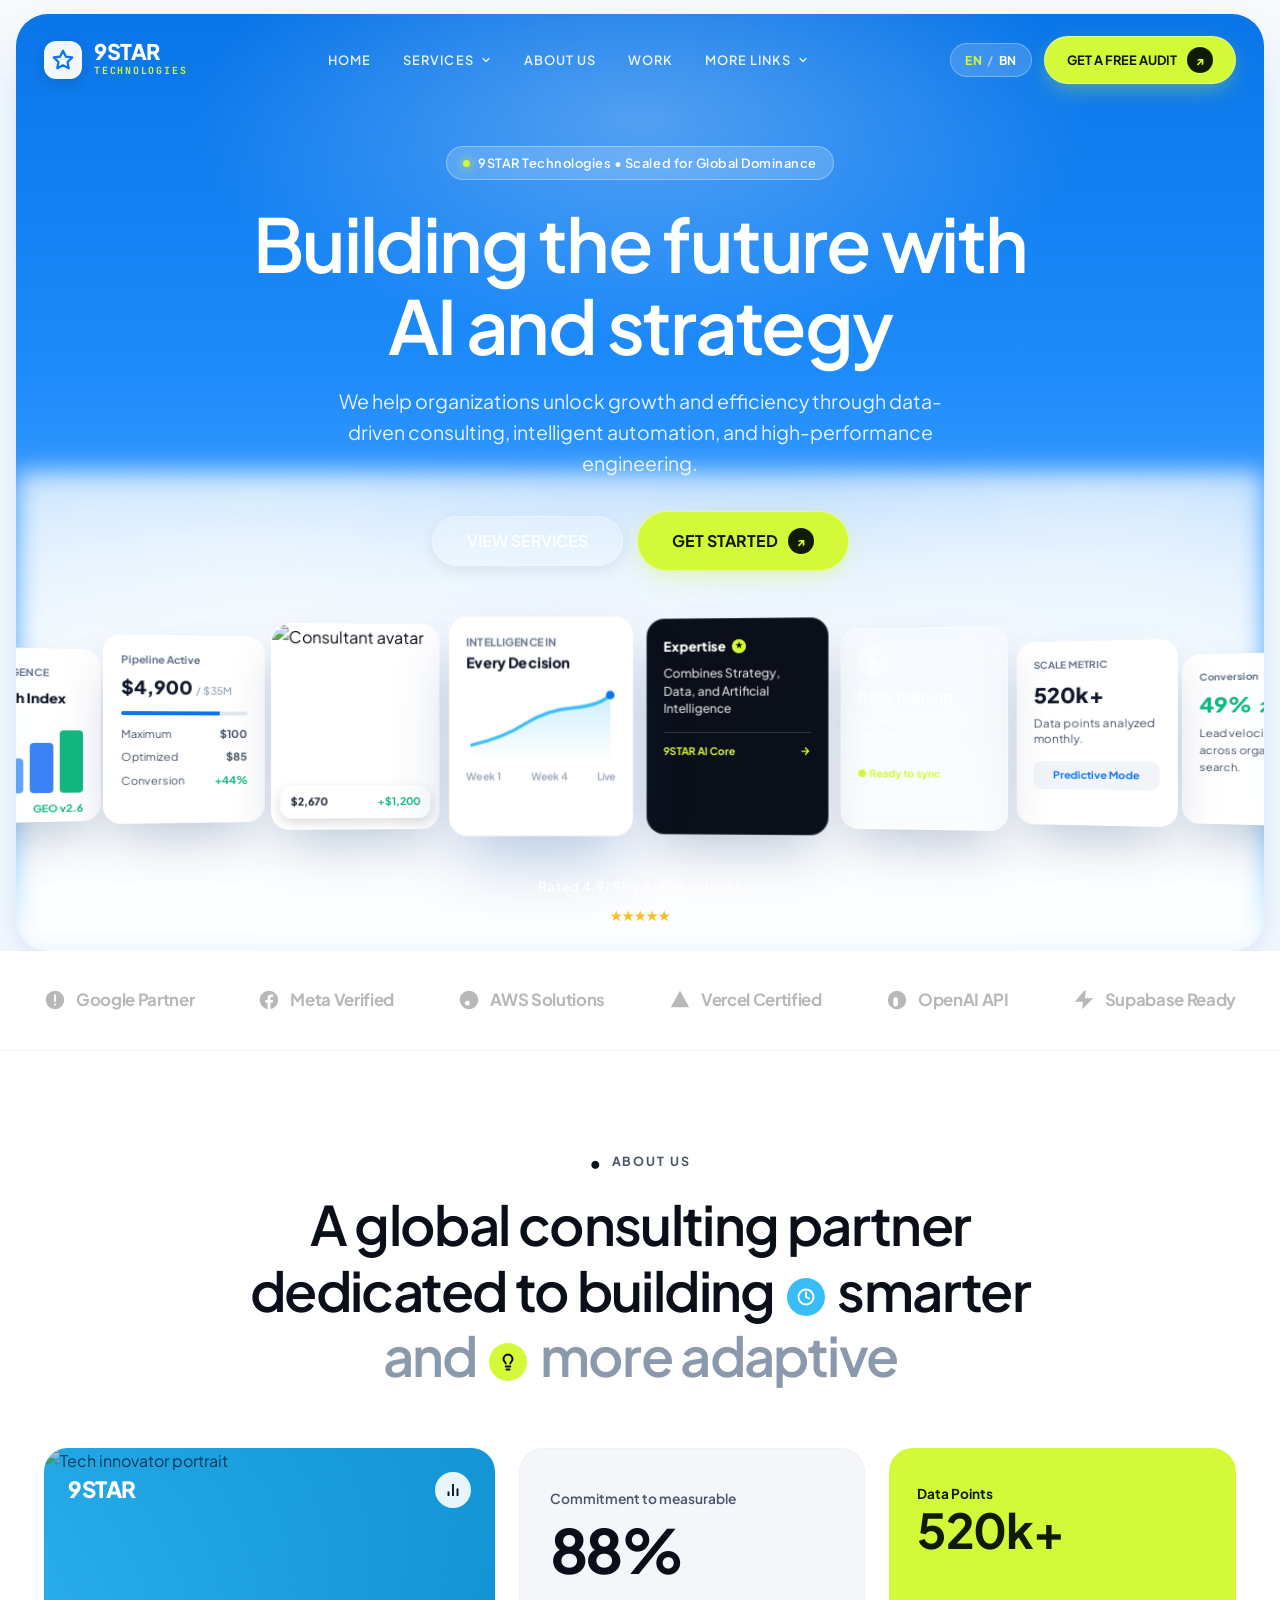
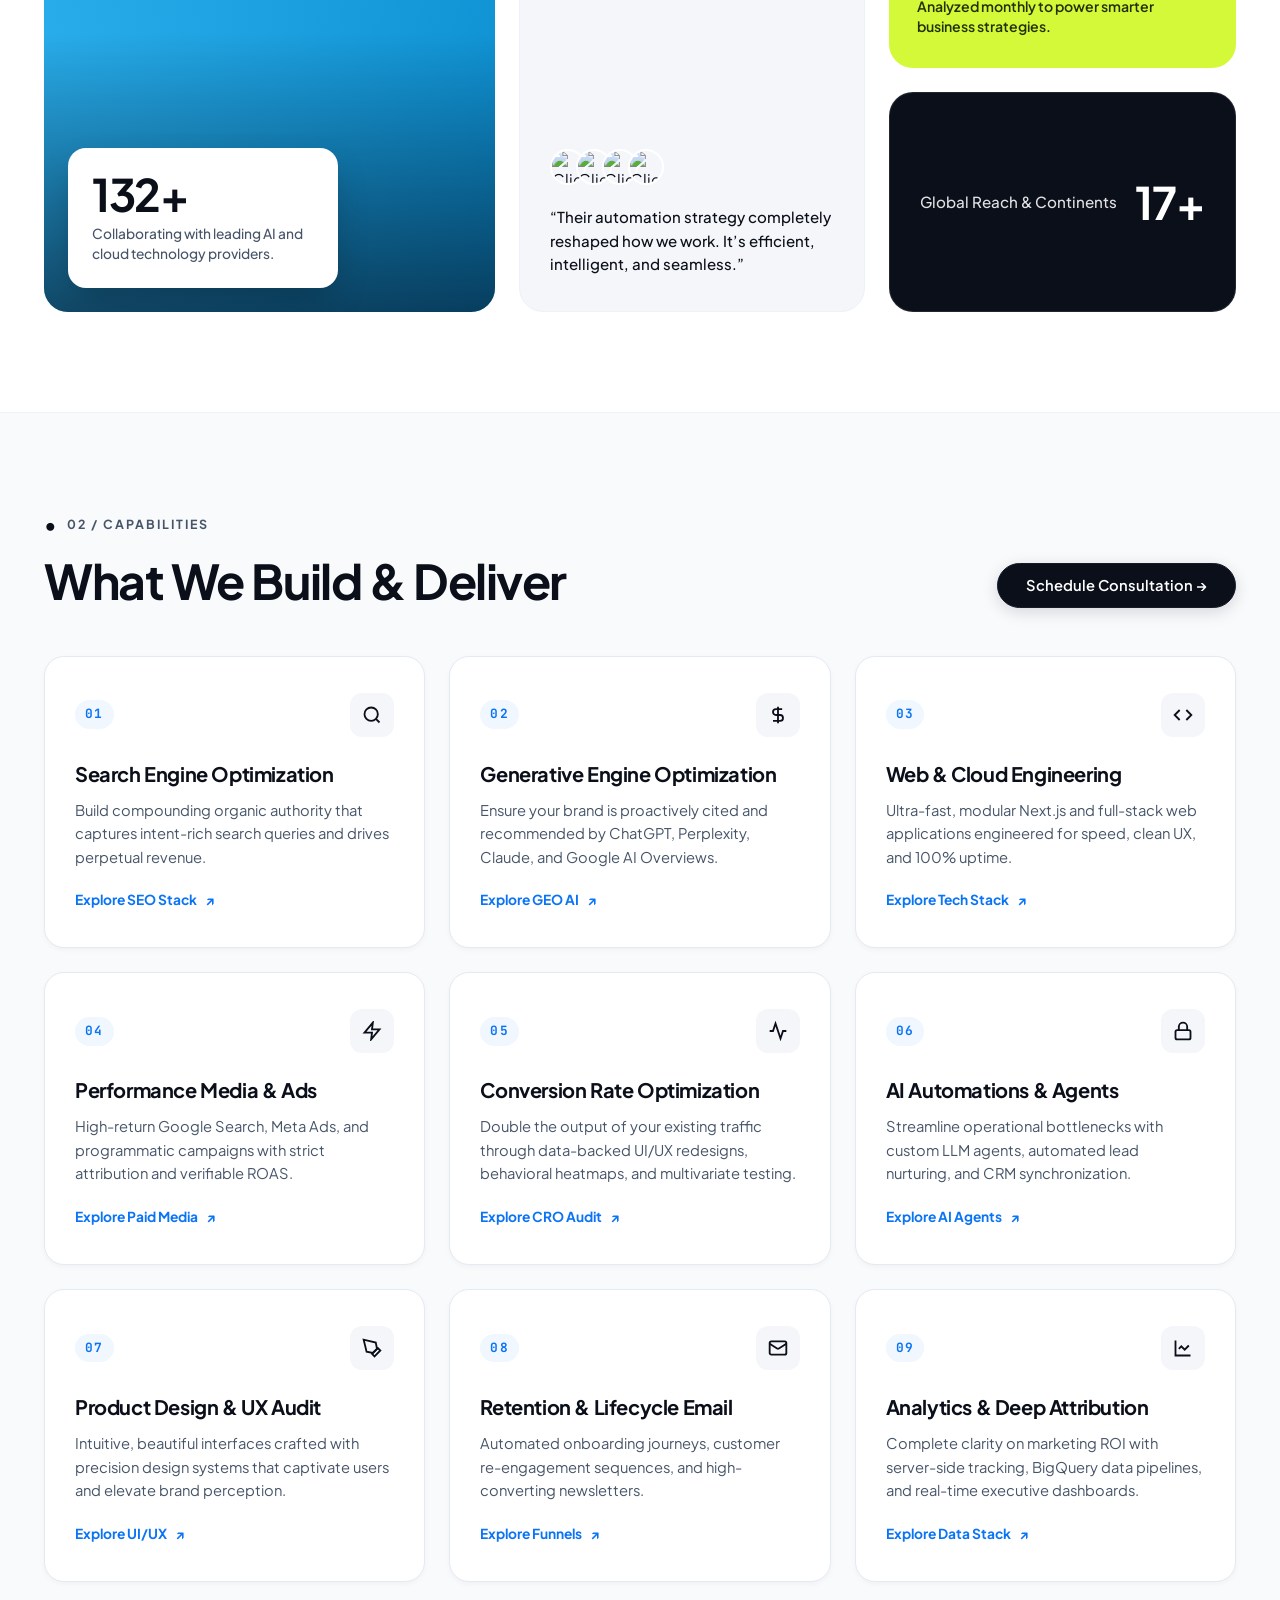
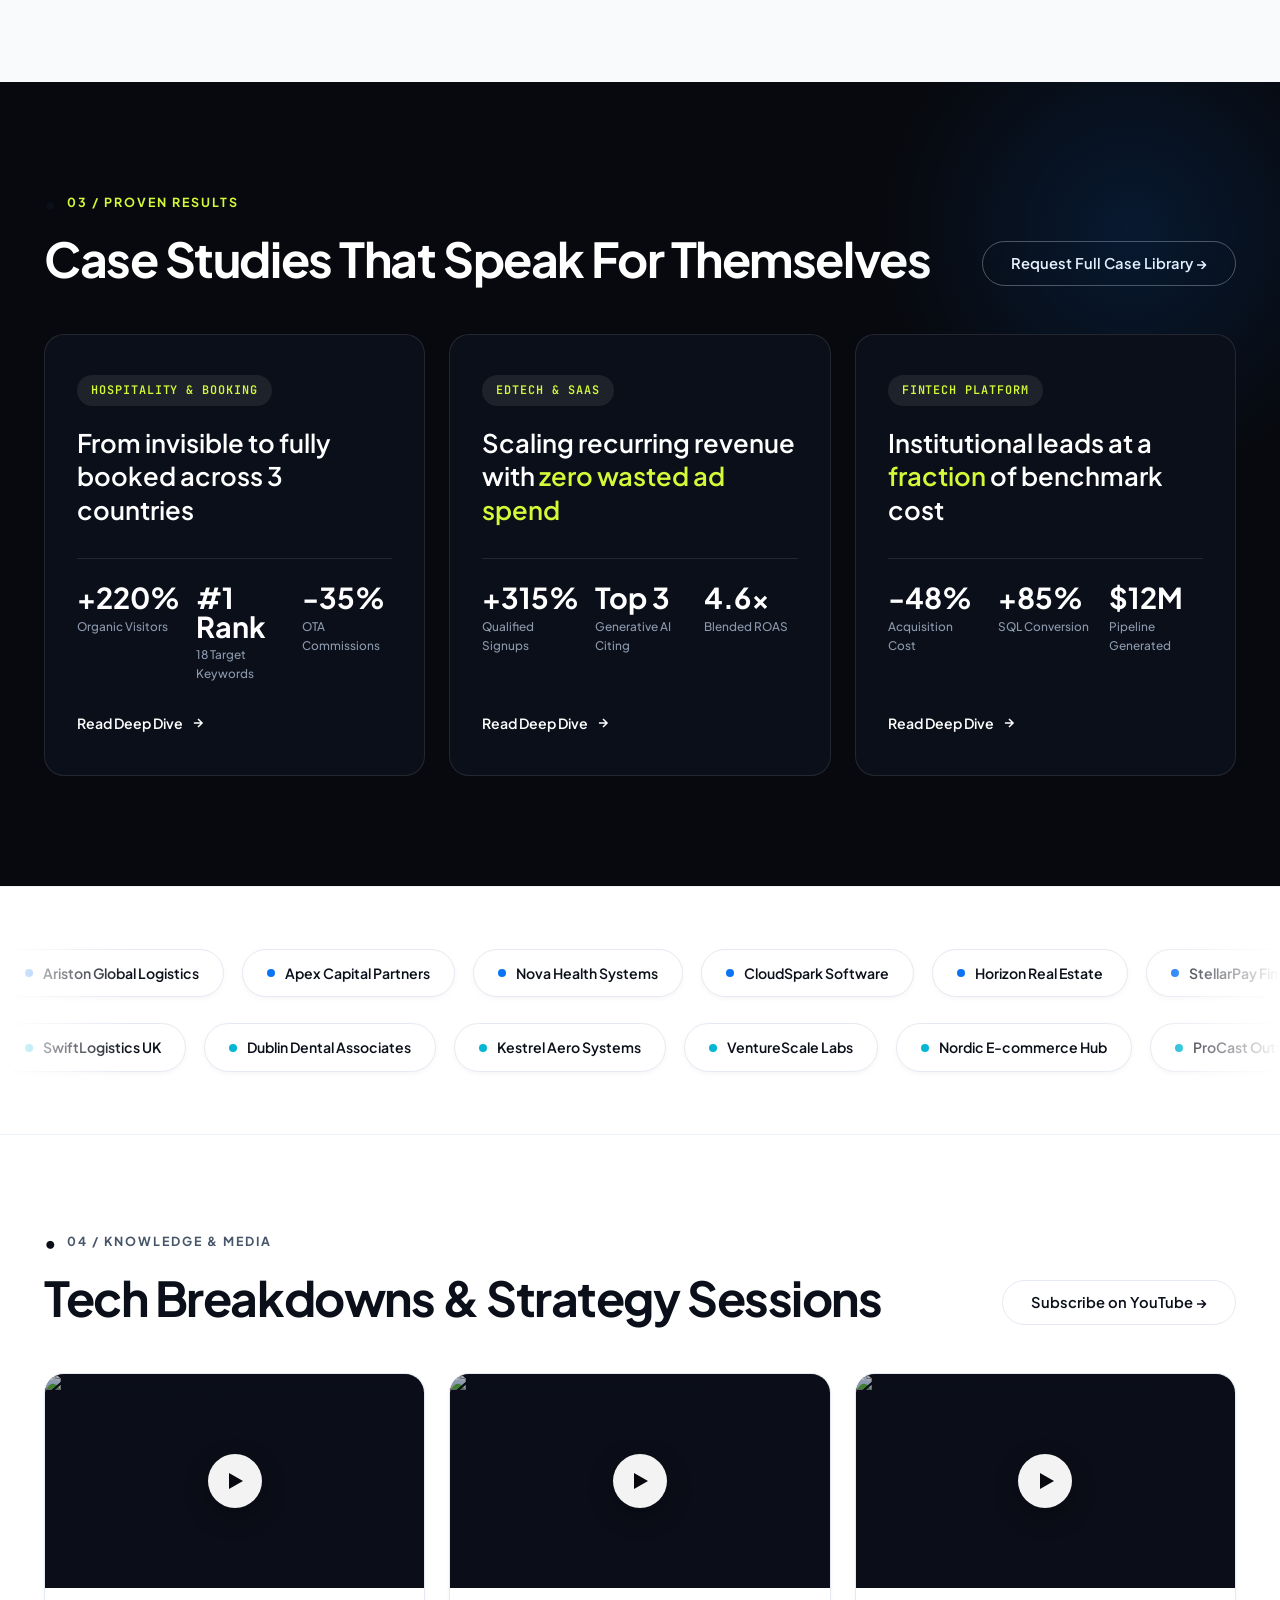
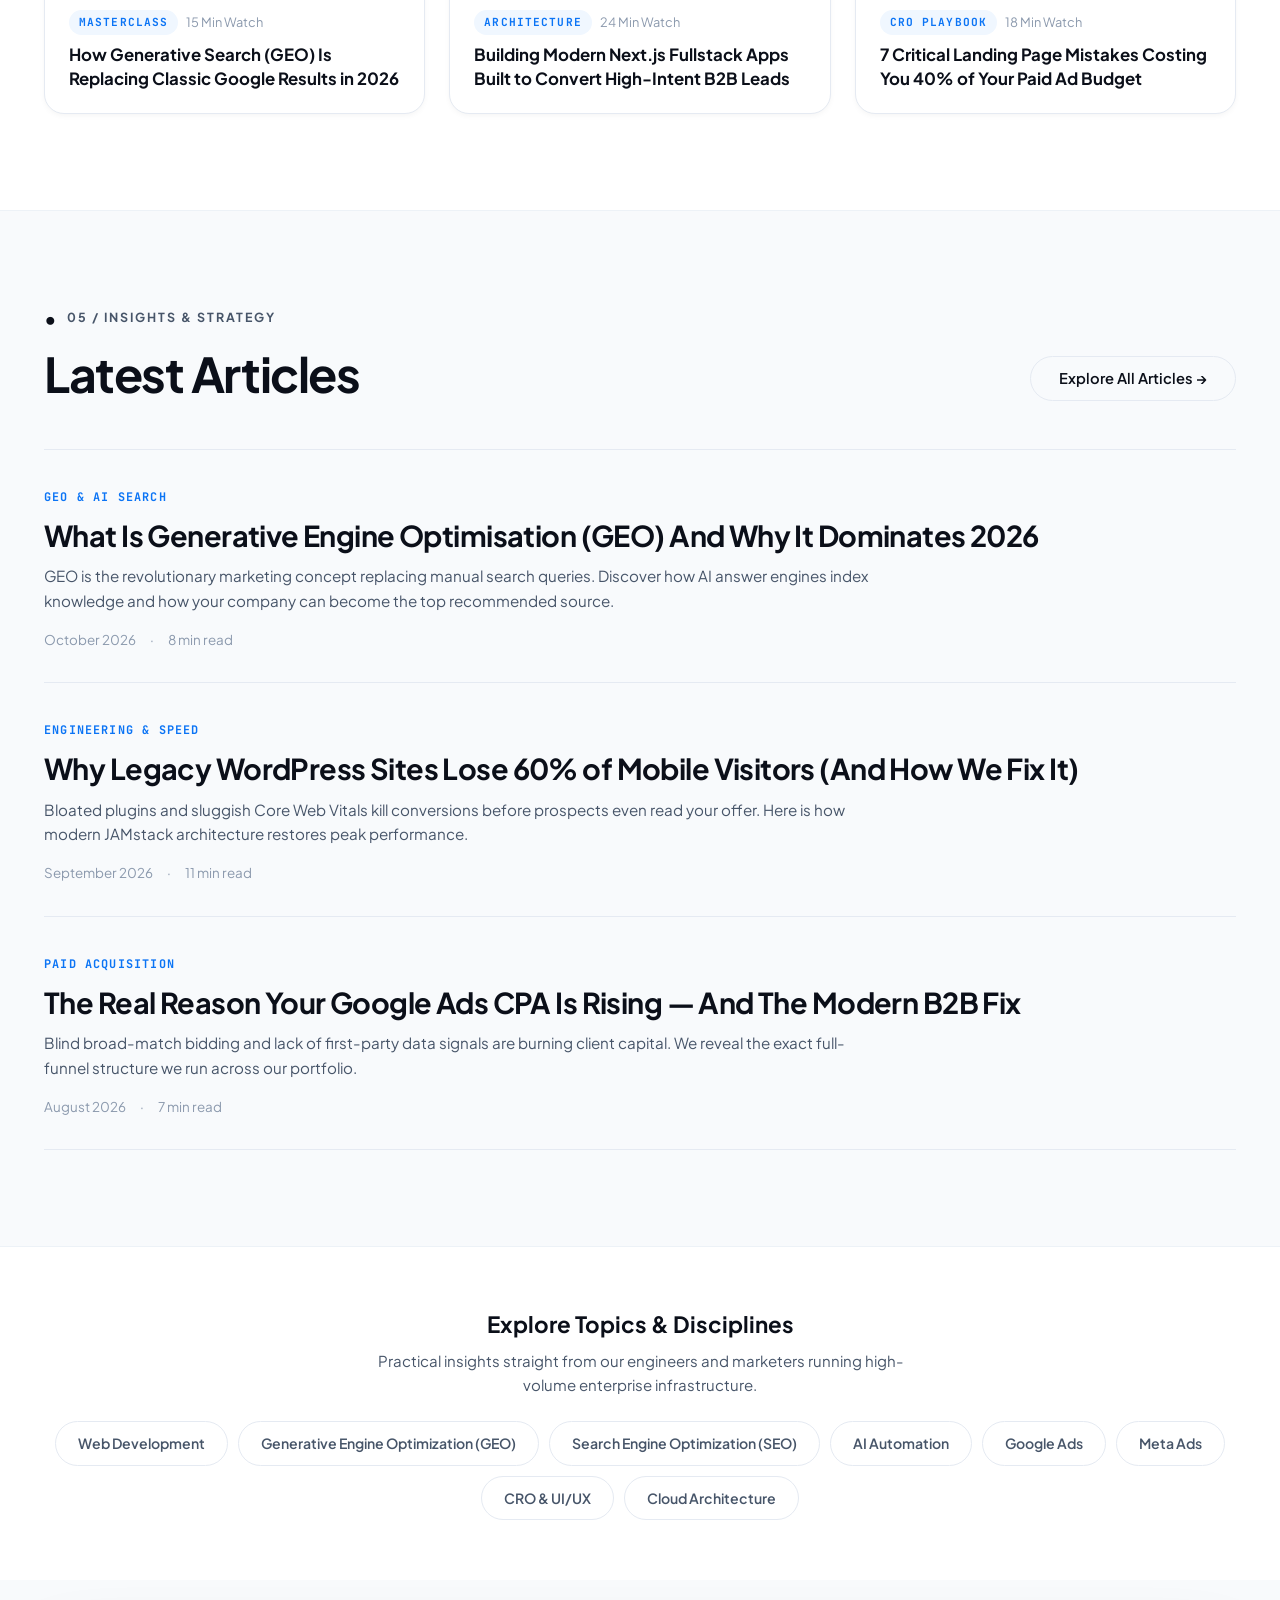
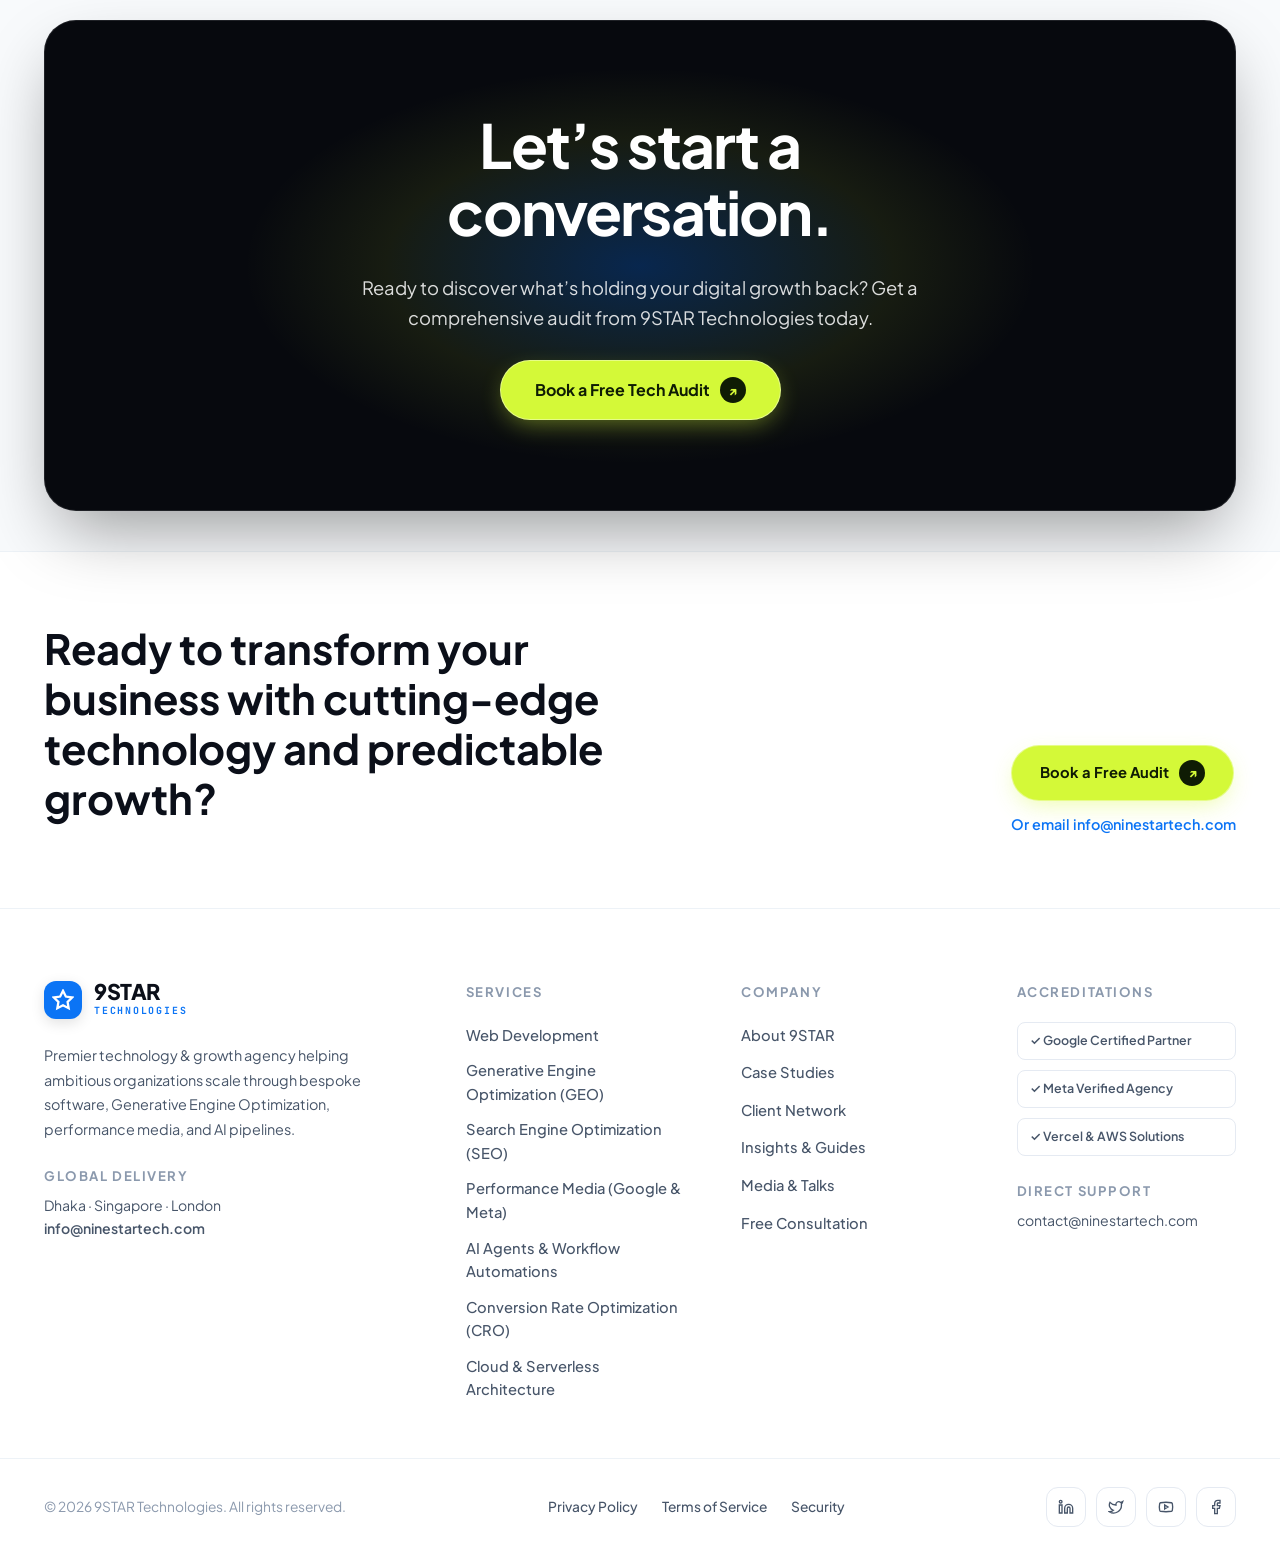
==== index.html @ 2b678291 "feat: complete modern frontend redesign inspired by reference image" ====
<!DOCTYPE html>
<html lang="en">
<head>
  <meta charset="utf-8" />
  <meta name="viewport" content="width=device-width, initial-scale=1.0" />
  <title>9STAR Technologies — Building the Future with AI, Strategy & Growth</title>
  <meta name="description" content="9STAR Technologies is a global consulting and technology partner dedicated to building smarter, adaptive software, Generative Engine Optimization (GEO), Cloud Architecture, and Performance Scale." />
  
  <!-- Favicon -->
  <link rel="icon" href="data:image/svg+xml,<svg xmlns=%22http://www.w3.org/2000/svg%22 viewBox=%220 0 100 100%22><text y=%22.9em%22 font-size=%2290%22>⭐</text></svg>">

  <!-- Core Modern Stylesheet -->
  <link rel="stylesheet" href="style.css" />
</head>
<body>

  <!-- Skip link for accessibility -->
  <a href="#main-content" class="skip-link">Skip to main content</a>

  <!-- ==========================================================================
       HERO OUTER WRAPPER WITH SIGNATURE AZURE SKY & FLUFFY CLOUDS
       ========================================================================== -->
  <div class="hero-outer-frame">
    <div class="hero-sky-card">
      <!-- Ambient Lighting Beam & Cloud Layers -->
      <div class="hero-light-beam"></div>
      <div class="hero-clouds-layer"></div>
      <div class="hero-clouds-photo-texture"></div>

      <!-- Navigation Header -->
      <header class="site-header" role="banner">
        <div class="site-container">
          <div class="navbar-inner">
            
            <!-- Brand Logo -->
            <a href="#" class="brand-logo" aria-label="9STAR Technologies Home">
              <div class="logo-symbol">
                <svg width="22" height="22" viewBox="0 0 24 24" fill="none" stroke="currentColor" stroke-width="2.5" stroke-linecap="round" stroke-linejoin="round">
                  <polygon points="12 2 15.09 8.26 22 9.27 17 14.14 18.18 21.02 12 17.77 5.82 21.02 7 14.14 2 9.27 8.91 8.26 12 2"></polygon>
                </svg>
              </div>
              <div class="logo-text">
                <span class="logo-title">9STAR</span>
                <span class="logo-sub">TECHNOLOGIES</span>
              </div>
            </a>

            <!-- Desktop Navigation Links -->
            <nav class="nav-links" id="desktopNav" aria-label="Main navigation">
              <a href="#" class="nav-link" data-i18n="navHome">HOME</a>

              <div class="nav-item">
                <button class="nav-link" aria-expanded="false" data-i18n="navServices">
                  SERVICES
                  <svg width="12" height="12" viewBox="0 0 24 24" fill="none" stroke="currentColor" stroke-width="2.5" stroke-linecap="round" stroke-linejoin="round">
                    <path d="m6 9 6 6 6-6"/>
                  </svg>
                </button>
                <div class="nav-dropdown">
                  <a href="#services" data-i18n="s1Title">Search Engine Optimization (SEO) <span>→</span></a>
                  <a href="#services" data-i18n="s2Title">Generative Engine Optimization (GEO) <span>→</span></a>
                  <a href="#services" data-i18n="s3Title">Web & Cloud Engineering <span>→</span></a>
                  <a href="#services" data-i18n="s4Title">Performance Media & Ads <span>→</span></a>
                  <a href="#services" data-i18n="s6Title">AI Automations & Agents <span>→</span></a>
                </div>
              </div>

              <a href="#agency" class="nav-link" data-i18n="navAbout">ABOUT US</a>
              <a href="#case-studies" class="nav-link" data-i18n="navWork">WORK</a>

              <div class="nav-item">
                <button class="nav-link" aria-expanded="false" data-i18n="navMore">
                  MORE LINKS
                  <svg width="12" height="12" viewBox="0 0 24 24" fill="none" stroke="currentColor" stroke-width="2.5" stroke-linecap="round" stroke-linejoin="round">
                    <path d="m6 9 6 6 6-6"/>
                  </svg>
                </button>
                <div class="nav-dropdown">
                  <a href="#clients" data-i18n="navClients">Client Network <span>→</span></a>
                  <a href="#showcase" data-i18n="navShowcase">Media & Tech Talks <span>→</span></a>
                  <a href="#insights" data-i18n="navInsights">Articles & Insights <span>→</span></a>
                </div>
              </div>
            </nav>

            <!-- Right Actions (Language Switcher, Neon Pill CTA Button & Mobile Trigger) -->
            <div class="header-actions">
              <!-- Bilingual EN/BN Switcher -->
              <button id="langToggleBtn" class="lang-switch-btn" title="Toggle English / Bengali">
                <span class="active-lang" id="currentLangTag">EN</span>
                <span style="opacity: 0.5;">/</span>
                <span id="altLangTag">BN</span>
              </button>

              <!-- Neon Lime CTA Pill Button (Exact from Reference Image) -->
              <a href="#audit" class="btn btn-neon trigger-audit-btn" style="padding: 10px 22px; font-size: 0.8rem;">
                <span data-i18n="navBtn">GET A FREE AUDIT</span>
                <span class="arrow-circle">↗</span>
              </a>

              <!-- Mobile Hamburger Trigger -->
              <button id="openMenuBtn" class="mobile-hamburger-btn" aria-label="Open mobile menu">
                <svg width="22" height="22" viewBox="0 0 24 24" fill="none" stroke="currentColor" stroke-width="2.2" stroke-linecap="round" stroke-linejoin="round">
                  <path d="M4 6h16M4 12h16M4 18h16"/>
                </svg>
              </button>
            </div>

          </div>
        </div>
      </header>

      <!-- Hero Core Typography & Content -->
      <div class="hero-content-inner site-container">
        <!-- Floating Pill Badge -->
        <div class="hero-top-pill">
          <span class="hero-pulse-dot"></span>
          <span data-i18n="heroBadge">9STAR Technologies • Scaled for Global Dominance</span>
        </div>

        <!-- Clean Bold Headline (Matching Reference Image) -->
        <h1 class="hero-display-headline" data-i18n="heroHeadline">
          Building the future with<br/>AI and strategy
        </h1>

        <!-- Subheadline Lead Text -->
        <p class="hero-lead-text" data-i18n="heroSub">
          We help organizations unlock growth and efficiency through data-driven consulting, intelligent automation, and high-performance engineering.
        </p>

        <!-- Dual CTA Buttons (Glass & Neon Lime Pill) -->
        <div class="hero-cta-group">
          <a href="#services" class="btn btn-glass btn-lg" data-i18n="heroCtaView">VIEW SERVICES</a>
          <a href="#audit" class="btn btn-neon btn-lg trigger-audit-btn">
            <span data-i18n="heroCtaStart">GET STARTED</span>
            <span class="arrow-circle">↗</span>
          </a>
        </div>
      </div>

      <!-- Centerpiece: 3D Curved Perspective Floating Card Deck (Signature of Reference Image) -->
      <div class="floating-deck-wrapper" aria-hidden="true">
        <div class="floating-deck-track">
          
          <!-- Card 1: Analytics Bar Chart -->
          <div class="deck-card deck-card-1">
            <div style="font-size: 0.64rem; font-weight: 700; color: #64748b; text-transform: uppercase; margin-bottom: 8px;">Intelligence</div>
            <div style="font-size: 0.85rem; font-weight: 800; color: #0f172a; margin-bottom: 12px;">Growth Index</div>
            <div style="display: flex; align-items: flex-end; gap: 6px; height: 75px; padding-top: 10px;">
              <div style="flex: 1; background: #93c5fd; height: 35%; border-radius: 4px;"></div>
              <div style="flex: 1; background: #60a5fa; height: 55%; border-radius: 4px;"></div>
              <div style="flex: 1; background: #3b82f6; height: 80%; border-radius: 4px;"></div>
              <div style="flex: 1; background: #10b981; height: 100%; border-radius: 4px;"></div>
            </div>
            <div style="display: flex; justify-content: space-between; margin-top: 8px; font-size: 0.65rem; color: #10b981; font-weight: 700;">
              <span>+220%</span>
              <span>GEO v2.6</span>
            </div>
          </div>

          <!-- Card 2: Financial Metrics ($4,900) -->
          <div class="deck-card deck-card-2">
            <div style="font-size: 0.65rem; font-weight: 700; color: #64748b;">Pipeline Active</div>
            <div style="font-size: 1.15rem; font-weight: 800; color: #0f172a; margin-block: 4px;">$4,900 <span style="font-size: 0.65rem; color: #94a3b8; font-weight: 500;">/ $35M</span></div>
            <div style="height: 4px; background: #e2e8f0; border-radius: 99px; margin-block: 10px; overflow: hidden;">
              <div style="width: 78%; height: 100%; background: #0b74f5;"></div>
            </div>
            <div style="display: flex; flex-direction: column; gap: 6px; font-size: 0.68rem; color: #475569;">
              <div style="display: flex; justify-content: space-between;"><span>Maximum</span><span style="font-weight: 700;">$100</span></div>
              <div style="display: flex; justify-content: space-between;"><span>Optimized</span><span style="font-weight: 700;">$85</span></div>
              <div style="display: flex; justify-content: space-between;"><span>Conversion</span><span style="font-weight: 700; color: #10b981;">+44%</span></div>
            </div>
          </div>

          <!-- Card 3: Human Portrait & Stats Pill -->
          <div class="deck-card deck-card-3">
            <div style="position: relative; width: 100%; height: 100%; overflow: hidden; border-radius: 16px;">
              <img src="https://images.unsplash.com/photo-1573496359142-b8d87734a5a2?auto=format&fit=crop&w=400&q=80" alt="Consultant avatar" style="width: 100%; height: 100%; object-fit: cover;" />
              <!-- Bottom overlay stat pill -->
              <div style="position: absolute; bottom: 10px; left: 8px; right: 8px; background: rgba(255, 255, 255, 0.95); backdrop-filter: blur(8px); padding: 8px 10px; border-radius: 12px; box-shadow: 0 4px 12px rgba(0,0,0,0.15);">
                <div style="display: flex; justify-content: space-between; align-items: center; font-size: 0.65rem; font-weight: 700;">
                  <span style="color: #0f172a;">$2,670</span>
                  <span style="color: #10b981;">+$1,200</span>
                </div>
              </div>
            </div>
          </div>

          <!-- Card 4 (Center): "Intelligence in Every Decision" with Line Graph -->
          <div class="deck-card deck-card-4">
            <div style="font-size: 0.66rem; font-weight: 700; color: #64748b; text-transform: uppercase;">Intelligence in</div>
            <div style="font-size: 0.88rem; font-weight: 800; color: #0f172a; margin-bottom: 8px;">Every Decision</div>
            <!-- Clean SVG line chart -->
            <svg width="100%" height="80" viewBox="0 0 140 70" fill="none" style="margin-block: 4px;">
              <path d="M5 55 Q 35 48 55 35 T 100 20 T 135 8" stroke="#38bdf8" stroke-width="3" stroke-linecap="round" fill="none" />
              <path d="M5 55 Q 35 48 55 35 T 100 20 T 135 8 L 135 68 L 5 68 Z" fill="url(#blueChartGrad)" opacity="0.25" />
              <circle cx="135" cy="8" r="4" fill="#0b74f5" />
              <defs>
                <linearGradient id="blueChartGrad" x1="0" y1="0" x2="0" y2="1">
                  <stop offset="0%" stop-color="#38bdf8"/>
                  <stop offset="100%" stop-color="#38bdf8" stop-opacity="0"/>
                </linearGradient>
              </defs>
            </svg>
            <div style="display: flex; justify-content: space-between; font-size: 0.62rem; color: #94a3b8; font-weight: 600;">
              <span>Week 1</span>
              <span>Week 4</span>
              <span>Live</span>
            </div>
          </div>

          <!-- Card 5: Dark Obsidian Card ("Expertise * that Combines Strategy, Data, and AI") -->
          <div class="deck-card deck-card-5">
            <div style="display: flex; align-items: center; gap: 6px; margin-bottom: 8px;">
              <span style="font-size: 0.82rem; font-weight: 800; color: #ffffff;">Expertise</span>
              <span style="width: 14px; height: 14px; border-radius: 50%; background: var(--neon-lime); display: inline-flex; align-items: center; justify-content: center; font-size: 0.55rem; color: #000; font-weight: 900;">★</span>
            </div>
            <p style="font-size: 0.76rem; font-weight: 500; color: rgba(255,255,255,0.85); line-height: 1.45; margin-bottom: 14px;">
              Combines Strategy, Data, and Artificial Intelligence
            </p>
            <div style="margin-top: auto; padding-top: 10px; border-top: 1px solid rgba(255,255,255,0.15); display: flex; align-items: center; justify-content: space-between;">
              <span style="font-size: 0.65rem; color: var(--neon-lime); font-weight: 700;">9STAR AI Core</span>
              <svg width="12" height="12" viewBox="0 0 24 24" fill="none" stroke="var(--neon-lime)" stroke-width="2.5"><path d="M5 12h14M12 5l7 7-7 7"/></svg>
            </div>
          </div>

          <!-- Card 6: Frosted Glass Sky Card ("Data training & Custom AI") -->
          <div class="deck-card deck-card-6">
            <div style="width: 32px; height: 32px; border-radius: 50%; background: rgba(255, 255, 255, 0.4); display: flex; align-items: center; justify-content: center; margin-bottom: 12px; font-weight: 700; font-size: 1.1rem;">
              +
            </div>
            <div style="font-size: 0.92rem; font-weight: 700; line-height: 1.25; margin-bottom: 6px;">
              Data training
            </div>
            <div style="font-size: 0.68rem; color: rgba(255, 255, 255, 0.85); line-height: 1.4;">
              Upload your custom dataset
            </div>
            <div style="margin-top: 24px; font-size: 0.65rem; font-weight: 700; color: var(--neon-lime);">
              ● Ready to sync
            </div>
          </div>

          <!-- Card 7: White Metric Card ("520k+ Data Points") -->
          <div class="deck-card deck-card-7">
            <div style="font-size: 0.62rem; font-weight: 700; color: #64748b; text-transform: uppercase;">Scale Metric</div>
            <div style="font-size: 1.35rem; font-weight: 800; color: #0f172a; margin-top: 6px;">520k+</div>
            <div style="font-size: 0.72rem; color: #475569; margin-top: 4px; line-height: 1.35;">Data points analyzed monthly.</div>
            <div style="margin-top: 16px; padding: 6px 8px; border-radius: 8px; background: #f1f5f9; font-size: 0.65rem; font-weight: 700; color: #0b74f5; text-align: center;">
              Predictive Mode
            </div>
          </div>

          <!-- Card 8: Mobile Interface Metric Card ("49% Leap") -->
          <div class="deck-card deck-card-8">
            <div style="font-size: 0.62rem; font-weight: 700; color: #64748b;">Conversion</div>
            <div style="font-size: 1.35rem; font-weight: 800; color: #10b981; margin-top: 4px;">49% ↗</div>
            <div style="font-size: 0.7rem; color: #475569; margin-top: 4px;">Lead velocity jump across organic search.</div>
          </div>

        </div>
      </div>

      <!-- Social Proof / Rating Strip (Exact placement beneath floating cards in Reference Image) -->
      <div class="hero-social-proof">
        <span class="rating-text" data-i18n="heroRating">Rated 4.9/5 by 4,900+ clients</span>
        <div class="rating-stars" aria-label="5 stars rating">★★★★★</div>
      </div>

    </div>
  </div>

  <!-- ==========================================================================
       PARTNER LOGOS STRIP (Pure White Minimalist Logos - Reference Image)
       ========================================================================== -->
  <section class="partner-logo-strip" aria-label="Technology and Platform Partners">
    <div class="site-container">
      <div class="partner-logo-row">
        <!-- Logo 1: Google Partner -->
        <div class="partner-logo-item">
          <svg viewBox="0 0 24 24" fill="currentColor"><path d="M12 2C6.48 2 2 6.48 2 12s4.48 10 10 10 10-4.48 10-10S17.52 2 12 2zm-1 14h2v2h-2zm0-10h2v8h-2z"/></svg>
          <span>Google Partner</span>
        </div>
        <!-- Logo 2: Meta Agency -->
        <div class="partner-logo-item">
          <svg viewBox="0 0 24 24" fill="currentColor"><path d="M12 2.04C6.5 2.04 2 6.53 2 12.06C2 17.06 5.66 21.21 10.44 21.96V14.96H7.9V12.06H10.44V9.85C10.44 7.34 11.93 5.96 14.22 5.96C15.31 5.96 16.45 6.15 16.45 6.15V8.62H15.19C13.95 8.62 13.56 9.39 13.56 10.18V12.06H16.34L15.89 14.96H13.56V21.96A10 10 0 0 0 22 12.06C22 6.53 17.5 2.04 12 2.04Z"/></svg>
          <span>Meta Verified</span>
        </div>
        <!-- Logo 3: AWS Cloud -->
        <div class="partner-logo-item">
          <svg viewBox="0 0 24 24" fill="currentColor"><path d="M18.7 14.4c-.3-.2-1-.6-2.1-.6-1.5 0-2.4.9-2.4 2.1 0 1.2.9 2 2.5 2 .9 0 1.6-.3 2-.5v-3zm-6.2 3.1c-.6.3-1.4.5-2.2.5-1.9 0-2.8-1.1-2.8-2.6 0-1.8 1.3-2.7 3.3-2.7.6 0 1.2.1 1.7.3v4.5zM12 2C6.5 2 2 6.5 2 12s4.5 10 10 10 10-4.5 10-10S17.5 2 12 2z"/></svg>
          <span>AWS Solutions</span>
        </div>
        <!-- Logo 4: Vercel -->
        <div class="partner-logo-item">
          <svg viewBox="0 0 24 24" fill="currentColor"><path d="m12 2 10 18H2L12 2z"/></svg>
          <span>Vercel Certified</span>
        </div>
        <!-- Logo 5: OpenAI -->
        <div class="partner-logo-item">
          <svg viewBox="0 0 24 24" fill="currentColor"><path d="M12 2a10 10 0 1 0 10 10A10 10 0 0 0 12 2zm1 14.5a2.5 2.5 0 0 1-5 0v-5a2.5 2.5 0 0 1 5 0z"/></svg>
          <span>OpenAI API</span>
        </div>
        <!-- Logo 6: Supabase -->
        <div class="partner-logo-item">
          <svg viewBox="0 0 24 24" fill="currentColor"><path d="M12 2L2 14h9l-1 8 12-12h-9l1-8z"/></svg>
          <span>Supabase Ready</span>
        </div>
      </div>
    </div>
  </section>

  <main id="main-content">
    <!-- ==========================================================================
         "• ABOUT US" / VALUE PROPOSITION & BENTO GRID
         (Exact Reproductions of the Reference Image Layout, Badges & Bento Cards)
         ========================================================================== -->
    <section class="about-bento-section" id="agency">
      <div class="site-container">
        
        <!-- Section Header with Inline Badge Pills -->
        <div class="about-header-group">
          <div class="eyebrow-dot" data-i18n="aboutEyebrow">ABOUT US</div>
          <h2 class="about-display-headline" data-i18n="aboutHeadline">
            A global consulting partner<br />
            dedicated to building 
            <span class="inline-badge-pill badge-cyan">
              <svg width="18" height="18" viewBox="0 0 24 24" fill="none" stroke="currentColor" stroke-width="2.6" stroke-linecap="round" stroke-linejoin="round">
                <circle cx="12" cy="12" r="10"/><polyline points="12 6 12 12 16 14"/>
              </svg>
            </span>
            smarter<br />
            <span class="muted-text">
              and 
              <span class="inline-badge-pill badge-lime">
                <svg width="18" height="18" viewBox="0 0 24 24" fill="none" stroke="currentColor" stroke-width="2.6" stroke-linecap="round" stroke-linejoin="round">
                  <path d="M15 14c.2-1 .7-1.7 1.5-2.5 1-1 1.5-2.2 1.5-3.5A6 6 0 0 0 6 8c0 1 .2 2.2 1.5 3.5.7.7 1.3 1.5 1.5 2.5"/>
                  <path d="M9 18h6"/><path d="M10 22h4"/>
                </svg>
              </span>
              more adaptive
            </span>
          </h2>
        </div>

        <!-- Bento Grid: 4-card signature layout from reference image -->
        <div class="bento-showcase-grid agency-pitch-grid">
          
          <!-- Card 1 (Left Tall): Sky Blue Photo Card with Docked Stat Box -->
          <div class="bento-card-photo">
            <img src="https://images.unsplash.com/photo-1534528741775-53994a69daeb?auto=format&fit=crop&w=800&q=80" alt="Tech innovator portrait" class="bento-photo-img" />
            <div class="bento-photo-overlay"></div>
            
            <div class="bento-photo-header">
              <span class="bento-brand-tag">9STAR</span>
              <div class="bento-icon-pill">
                <svg width="18" height="18" viewBox="0 0 24 24" fill="none" stroke="currentColor" stroke-width="2.5">
                  <line x1="18" y1="20" x2="18" y2="10"></line>
                  <line x1="12" y1="20" x2="12" y2="4"></line>
                  <line x1="6" y1="20" x2="6" y2="14"></line>
                </svg>
              </div>
            </div>

            <!-- Docked white stat card at bottom-left -->
            <div class="bento-docked-stat-card">
              <div class="stat-huge-number"><span data-target="150">0</span>+</div>
              <p class="stat-desc" data-i18n="bentoCard1Desc">
                Collaborating with leading AI and cloud technology providers.
              </p>
            </div>
          </div>

          <!-- Card 2 (Middle Tall): Warm Soft Gray Testimonial & 100% Commitment -->
          <div class="bento-card-testimonial">
            <div>
              <span class="tag-label" data-i18n="bentoCard2Label">Commitment to measurable</span>
              <div class="stat-huge-number"><span data-target="100">0</span>%</div>
            </div>

            <div>
              <!-- Stacked Avatars -->
              <div class="avatar-stack">
                <img src="https://images.unsplash.com/photo-1534528741775-53994a69daeb?auto=format&fit=crop&w=120&q=80" alt="Client 1" />
                <img src="https://images.unsplash.com/photo-1507003211169-0a1dd7228f2d?auto=format&fit=crop&w=120&q=80" alt="Client 2" />
                <img src="https://images.unsplash.com/photo-1494790108377-be9c29b29330?auto=format&fit=crop&w=120&q=80" alt="Client 3" />
                <img src="https://images.unsplash.com/photo-1500648767791-00dcc994a43e?auto=format&fit=crop&w=120&q=80" alt="Client 4" />
              </div>

              <blockquote class="testimonial-quote" data-i18n="bentoCard2Quote">
                “Their automation strategy completely reshaped how we work. It’s efficient, intelligent, and seamless.”
              </blockquote>
            </div>
          </div>

          <!-- Card 3 (Top Right): Vibrant Neon Lime Card (520k+ Data Points) -->
          <div class="bento-card-lime">
            <div>
              <span class="tag-label" data-i18n="bentoCard3Label">Data Points</span>
              <div class="stat-huge-number">520k+</div>
            </div>
            <p class="stat-desc" data-i18n="bentoCard3Desc">
              Analyzed monthly to power smarter business strategies.
            </p>
          </div>

          <!-- Card 4 (Bottom Right): Pitch Obsidian Dark Card (Continents 20+) -->
          <div class="bento-card-dark">
            <span class="dark-label" data-i18n="bentoCard4Label">Global Reach & Continents</span>
            <span class="dark-number"><span data-target="20">0</span>+</span>
          </div>

        </div>

      </div>
    </section>

    <!-- ==========================================================================
         SERVICES & CAPABILITIES (Modern 3x3 Bento Cards Grid)
         ========================================================================== -->
    <section class="services-modern-section" id="services">
      <div class="site-container">
        
        <div class="section-head-split">
          <div>
            <div class="eyebrow-dot" data-i18n="servicesEyebrow">02 / CAPABILITIES</div>
            <h2 class="section-heading-l" data-i18n="servicesHeadline">What We Build & Deliver</h2>
          </div>
          <a href="#audit" class="btn btn-dark trigger-audit-btn" data-i18n="servicesCta">Schedule Consultation →</a>
        </div>

        <div class="modern-services-grid">
          
          <!-- 01 SEO -->
          <div class="service-bento-card trigger-audit-btn">
            <div class="service-card-top">
              <span class="service-index-badge">01</span>
              <div class="service-icon-box">
                <svg width="20" height="20" viewBox="0 0 24 24" fill="none" stroke="currentColor" stroke-width="2.2"><circle cx="11" cy="11" r="8"/><path d="m21 21-4.3-4.3"/></svg>
              </div>
            </div>
            <h3 class="service-title" data-i18n="s1Title">Search Engine Optimization</h3>
            <p class="service-desc" data-i18n="s1Desc">Build compounding organic authority that captures intent-rich search queries and drives perpetual revenue.</p>
            <div class="service-card-action"><span>Explore SEO Stack</span> <span>↗</span></div>
          </div>

          <!-- 02 GEO -->
          <div class="service-bento-card trigger-audit-btn">
            <div class="service-card-top">
              <span class="service-index-badge">02</span>
              <div class="service-icon-box">
                <svg width="20" height="20" viewBox="0 0 24 24" fill="none" stroke="currentColor" stroke-width="2.2"><path d="M12 2v20M17 5H9.5a3.5 3.5 0 0 0 0 7h5a3.5 3.5 0 0 1 0 7H6"/></svg>
              </div>
            </div>
            <h3 class="service-title" data-i18n="s2Title">Generative Engine Optimization</h3>
            <p class="service-desc" data-i18n="s2Desc">Ensure your brand is proactively cited and recommended by ChatGPT, Perplexity, Claude, and Google AI Overviews.</p>
            <div class="service-card-action"><span>Explore GEO AI</span> <span>↗</span></div>
          </div>

          <!-- 03 Web & Cloud Engineering -->
          <div class="service-bento-card trigger-audit-btn">
            <div class="service-card-top">
              <span class="service-index-badge">03</span>
              <div class="service-icon-box">
                <svg width="20" height="20" viewBox="0 0 24 24" fill="none" stroke="currentColor" stroke-width="2.2"><polyline points="16 18 22 12 16 6"/><polyline points="8 6 2 12 8 18"/></svg>
              </div>
            </div>
            <h3 class="service-title" data-i18n="s3Title">Web & Cloud Engineering</h3>
            <p class="service-desc" data-i18n="s3Desc">Ultra-fast, modular Next.js and full-stack web applications engineered for speed, clean UX, and 100% uptime.</p>
            <div class="service-card-action"><span>Explore Tech Stack</span> <span>↗</span></div>
          </div>

          <!-- 04 Performance Media & Ads -->
          <div class="service-bento-card trigger-audit-btn">
            <div class="service-card-top">
              <span class="service-index-badge">04</span>
              <div class="service-icon-box">
                <svg width="20" height="20" viewBox="0 0 24 24" fill="none" stroke="currentColor" stroke-width="2.2"><polygon points="13 2 3 14 12 14 11 22 21 10 12 10 13 2"/></svg>
              </div>
            </div>
            <h3 class="service-title" data-i18n="s4Title">Performance Media & Ads</h3>
            <p class="service-desc" data-i18n="s4Desc">High-return Google Search, Meta Ads, and programmatic campaigns with strict attribution and verifiable ROAS.</p>
            <div class="service-card-action"><span>Explore Paid Media</span> <span>↗</span></div>
          </div>

          <!-- 05 Conversion Rate Optimization -->
          <div class="service-bento-card trigger-audit-btn">
            <div class="service-card-top">
              <span class="service-index-badge">05</span>
              <div class="service-icon-box">
                <svg width="20" height="20" viewBox="0 0 24 24" fill="none" stroke="currentColor" stroke-width="2.2"><path d="M22 12h-4l-3 9L9 3l-3 9H2"/></svg>
              </div>
            </div>
            <h3 class="service-title" data-i18n="s5Title">Conversion Rate Optimization</h3>
            <p class="service-desc" data-i18n="s5Desc">Double the output of your existing traffic through data-backed UI/UX redesigns, behavioral heatmaps, and multivariate testing.</p>
            <div class="service-card-action"><span>Explore CRO Audit</span> <span>↗</span></div>
          </div>

          <!-- 06 AI Automations & Custom Agents -->
          <div class="service-bento-card trigger-audit-btn">
            <div class="service-card-top">
              <span class="service-index-badge">06</span>
              <div class="service-icon-box">
                <svg width="20" height="20" viewBox="0 0 24 24" fill="none" stroke="currentColor" stroke-width="2.2"><rect x="3" y="11" width="18" height="11" rx="2"/><path d="M7 11V7a5 5 0 0 1 10 0v4"/></svg>
              </div>
            </div>
            <h3 class="service-title" data-i18n="s6Title">AI Automations & Agents</h3>
            <p class="service-desc" data-i18n="s6Desc">Streamline operational bottlenecks with custom LLM agents, automated lead nurturing, and CRM synchronization.</p>
            <div class="service-card-action"><span>Explore AI Agents</span> <span>↗</span></div>
          </div>

          <!-- 07 Product Design & UX Audit -->
          <div class="service-bento-card trigger-audit-btn">
            <div class="service-card-top">
              <span class="service-index-badge">07</span>
              <div class="service-icon-box">
                <svg width="20" height="20" viewBox="0 0 24 24" fill="none" stroke="currentColor" stroke-width="2.2"><path d="M12 19l7-7 3 3-7 7-3-3z"/><path d="M18 13l-1.5-7.5L2 2l3.5 14.5L13 18l5-5z"/></svg>
              </div>
            </div>
            <h3 class="service-title" data-i18n="s7Title">Product Design & UX Audit</h3>
            <p class="service-desc" data-i18n="s7Desc">Intuitive, beautiful interfaces crafted with precision design systems that captivate users and elevate brand perception.</p>
            <div class="service-card-action"><span>Explore UI/UX</span> <span>↗</span></div>
          </div>

          <!-- 08 Retention & Lifecycle Email -->
          <div class="service-bento-card trigger-audit-btn">
            <div class="service-card-top">
              <span class="service-index-badge">08</span>
              <div class="service-icon-box">
                <svg width="20" height="20" viewBox="0 0 24 24" fill="none" stroke="currentColor" stroke-width="2.2"><rect x="2" y="4" width="20" height="16" rx="2"/><path d="m22 7-8.97 5.7a1.94 1.94 0 0 1-2.06 0L2 7"/></svg>
              </div>
            </div>
            <h3 class="service-title" data-i18n="s8Title">Retention & Lifecycle Email</h3>
            <p class="service-desc" data-i18n="s8Desc">Automated onboarding journeys, customer re-engagement sequences, and high-converting newsletters.</p>
            <div class="service-card-action"><span>Explore Funnels</span> <span>↗</span></div>
          </div>

          <!-- 09 Analytics & Attribution Stack -->
          <div class="service-bento-card trigger-audit-btn">
            <div class="service-card-top">
              <span class="service-index-badge">09</span>
              <div class="service-icon-box">
                <svg width="20" height="20" viewBox="0 0 24 24" fill="none" stroke="currentColor" stroke-width="2.2"><path d="M3 3v18h18"/><path d="m19 9-5 5-4-4-3 3"/></svg>
              </div>
            </div>
            <h3 class="service-title" data-i18n="s9Title">Analytics & Deep Attribution</h3>
            <p class="service-desc" data-i18n="s9Desc">Complete clarity on marketing ROI with server-side tracking, BigQuery data pipelines, and real-time executive dashboards.</p>
            <div class="service-card-action"><span>Explore Data Stack</span> <span>↗</span></div>
          </div>

        </div>

      </div>
    </section>

    <!-- ==========================================================================
         PROVEN RESULTS & CASE STUDIES (Obsidian Dark Luxury Theme)
         ========================================================================== -->
    <section class="case-studies-section" id="case-studies">
      <div class="site-container">
        
        <div class="section-head-split">
          <div>
            <div class="eyebrow-dot" style="color: var(--neon-lime);" data-i18n="caseEyebrow">03 / PROVEN RESULTS</div>
            <h2 class="section-heading-l" style="color: #ffffff;" data-i18n="caseHeadline">Case Studies That Speak For Themselves</h2>
          </div>
          <a href="#audit" class="btn btn-outline-white trigger-audit-btn" data-i18n="caseCta">Request Full Case Library →</a>
        </div>

        <div class="case-studies-grid">
          
          <!-- Case Study 1 -->
          <div class="case-study-card">
            <div>
              <span class="case-study-tag">Hospitality & Booking</span>
              <h3 class="case-study-title" data-i18n="c1Title">From invisible to fully booked across 3 countries</h3>
              <div class="case-study-metrics">
                <div>
                  <div class="case-metric-val">+220%</div>
                  <div class="case-metric-label">Organic Visitors</div>
                </div>
                <div>
                  <div class="case-metric-val">#1 Rank</div>
                  <div class="case-metric-label">18 Target Keywords</div>
                </div>
                <div>
                  <div class="case-metric-val">-35%</div>
                  <div class="case-metric-label">OTA Commissions</div>
                </div>
              </div>
            </div>
            <a href="#audit" class="case-link-action trigger-audit-btn">
              <span>Read Deep Dive</span>
              <svg width="14" height="14" viewBox="0 0 24 24" fill="none" stroke="currentColor" stroke-width="2.5"><path d="M5 12h14M12 5l7 7-7 7"/></svg>
            </a>
          </div>

          <!-- Case Study 2 -->
          <div class="case-study-card">
            <div>
              <span class="case-study-tag">EdTech & SaaS</span>
              <h3 class="case-study-title" data-i18n="c2Title">Scaling recurring revenue with <em>zero wasted ad spend</em></h3>
              <div class="case-study-metrics">
                <div>
                  <div class="case-metric-val">+315%</div>
                  <div class="case-metric-label">Qualified Signups</div>
                </div>
                <div>
                  <div class="case-metric-val">Top 3</div>
                  <div class="case-metric-label">Generative AI Citing</div>
                </div>
                <div>
                  <div class="case-metric-val">4.6x</div>
                  <div class="case-metric-label">Blended ROAS</div>
                </div>
              </div>
            </div>
            <a href="#audit" class="case-link-action trigger-audit-btn">
              <span>Read Deep Dive</span>
              <svg width="14" height="14" viewBox="0 0 24 24" fill="none" stroke="currentColor" stroke-width="2.5"><path d="M5 12h14M12 5l7 7-7 7"/></svg>
            </a>
          </div>

          <!-- Case Study 3 -->
          <div class="case-study-card">
            <div>
              <span class="case-study-tag">FinTech Platform</span>
              <h3 class="case-study-title" data-i18n="c3Title">Institutional leads at a <em>fraction</em> of benchmark cost</h3>
              <div class="case-study-metrics">
                <div>
                  <div class="case-metric-val">-48%</div>
                  <div class="case-metric-label">Acquisition Cost</div>
                </div>
                <div>
                  <div class="case-metric-val">+85%</div>
                  <div class="case-metric-label">SQL Conversion</div>
                </div>
                <div>
                  <div class="case-metric-val">$12M</div>
                  <div class="case-metric-label">Pipeline Generated</div>
                </div>
              </div>
            </div>
            <a href="#audit" class="case-link-action trigger-audit-btn">
              <span>Read Deep Dive</span>
              <svg width="14" height="14" viewBox="0 0 24 24" fill="none" stroke="currentColor" stroke-width="2.5"><path d="M5 12h14M12 5l7 7-7 7"/></svg>
            </a>
          </div>

        </div>

      </div>
    </section>

    <!-- ==========================================================================
         CLIENT NETWORK & RECOGNITION (Infinite Scrolling Marquee Strip)
         ========================================================================== -->
    <section class="client-marquee-section" id="clients">
      <div style="display: flex; flex-direction: column; gap: 14px;">
        
        <!-- Track 1 Forward -->
        <div class="marquee-container">
          <div class="marquee-fade-overlay"></div>
          <div class="marquee-track">
            <div class="client-pill"><span class="client-dot"></span> Ariston Global Logistics</div>
            <div class="client-pill"><span class="client-dot"></span> Apex Capital Partners</div>
            <div class="client-pill"><span class="client-dot"></span> Nova Health Systems</div>
            <div class="client-pill"><span class="client-dot"></span> CloudSpark Software</div>
            <div class="client-pill"><span class="client-dot"></span> Horizon Real Estate</div>
            <div class="client-pill"><span class="client-dot"></span> StellarPay FinTech</div>
            <div class="client-pill"><span class="client-dot"></span> Notion Enterprise Group</div>
            <div class="client-pill"><span class="client-dot"></span> Hostinger Cloud Platform</div>
            <!-- Duplicate for Seamless Loop -->
            <div class="client-pill"><span class="client-dot"></span> Ariston Global Logistics</div>
            <div class="client-pill"><span class="client-dot"></span> Apex Capital Partners</div>
            <div class="client-pill"><span class="client-dot"></span> Nova Health Systems</div>
            <div class="client-pill"><span class="client-dot"></span> CloudSpark Software</div>
            <div class="client-pill"><span class="client-dot"></span> Horizon Real Estate</div>
            <div class="client-pill"><span class="client-dot"></span> StellarPay FinTech</div>
            <div class="client-pill"><span class="client-dot"></span> Notion Enterprise Group</div>
            <div class="client-pill"><span class="client-dot"></span> Hostinger Cloud Platform</div>
          </div>
        </div>

        <!-- Track 2 Reverse -->
        <div class="marquee-container">
          <div class="marquee-fade-overlay"></div>
          <div class="marquee-track marquee-track-rev">
            <div class="client-pill"><span class="client-dot" style="background: var(--star-cyan);"></span> SwiftLogistics UK</div>
            <div class="client-pill"><span class="client-dot" style="background: var(--star-cyan);"></span> Dublin Dental Associates</div>
            <div class="client-pill"><span class="client-dot" style="background: var(--star-cyan);"></span> Kestrel Aero Systems</div>
            <div class="client-pill"><span class="client-dot" style="background: var(--star-cyan);"></span> VentureScale Labs</div>
            <div class="client-pill"><span class="client-dot" style="background: var(--star-cyan);"></span> Nordic E-commerce Hub</div>
            <div class="client-pill"><span class="client-dot" style="background: var(--star-cyan);"></span> ProCast Outfitting</div>
            <div class="client-pill"><span class="client-dot" style="background: var(--star-cyan);"></span> Cambridge Analytics</div>
            <!-- Duplicate for Seamless Loop -->
            <div class="client-pill"><span class="client-dot" style="background: var(--star-cyan);"></span> SwiftLogistics UK</div>
            <div class="client-pill"><span class="client-dot" style="background: var(--star-cyan);"></span> Dublin Dental Associates</div>
            <div class="client-pill"><span class="client-dot" style="background: var(--star-cyan);"></span> Kestrel Aero Systems</div>
            <div class="client-pill"><span class="client-dot" style="background: var(--star-cyan);"></span> VentureScale Labs</div>
            <div class="client-pill"><span class="client-dot" style="background: var(--star-cyan);"></span> Nordic E-commerce Hub</div>
            <div class="client-pill"><span class="client-dot" style="background: var(--star-cyan);"></span> ProCast Outfitting</div>
            <div class="client-pill"><span class="client-dot" style="background: var(--star-cyan);"></span> Cambridge Analytics</div>
          </div>
        </div>

      </div>
    </section>

    <!-- ==========================================================================
         MEDIA & TECH STRATEGY SHOWCASE
         ========================================================================== -->
    <section class="sec" id="showcase" style="background: #ffffff;">
      <div class="site-container">
        
        <div class="section-head-split">
          <div>
            <div class="eyebrow-dot" data-i18n="mediaEyebrow">04 / KNOWLEDGE & MEDIA</div>
            <h2 class="section-heading-l" data-i18n="mediaHeadline">Tech Breakdowns & Strategy Sessions</h2>
          </div>
          <a href="https://www.youtube.com" target="_blank" rel="noopener noreferrer" class="btn btn-outline" data-i18n="mediaCta">Subscribe on YouTube →</a>
        </div>

        <div class="video-grid">
          
          <!-- Video 1 -->
          <div class="video-card">
            <div class="video-thumb">
              <img src="https://images.unsplash.com/photo-1551288049-bebda4e38f71?auto=format&fit=crop&w=700&q=80" alt="Generative Engine Optimization Masterclass" />
              <div class="play-overlay">
                <div class="play-circle"><div class="play-triangle"></div></div>
              </div>
            </div>
            <div style="padding: 22px 24px;">
              <div style="display: flex; align-items: center; gap: 8px; margin-bottom: 8px;">
                <span class="service-index-badge" style="font-size: 0.7rem;">MASTERCLASS</span>
                <span style="font-size: 0.8rem; color: var(--text-muted);">15 Min Watch</span>
              </div>
              <h4 style="font-size: 1.05rem; font-weight: 700; color: var(--obsidian-900); line-height: 1.4;">
                How Generative Search (GEO) Is Replacing Classic Google Results in 2026
              </h4>
            </div>
          </div>

          <!-- Video 2 -->
          <div class="video-card">
            <div class="video-thumb">
              <img src="https://images.unsplash.com/photo-1460925895917-afdab827c52f?auto=format&fit=crop&w=700&q=80" alt="Full Funnel Architecture Guide" />
              <div class="play-overlay">
                <div class="play-circle"><div class="play-triangle"></div></div>
              </div>
            </div>
            <div style="padding: 22px 24px;">
              <div style="display: flex; align-items: center; gap: 8px; margin-bottom: 8px;">
                <span class="service-index-badge" style="font-size: 0.7rem;">ARCHITECTURE</span>
                <span style="font-size: 0.8rem; color: var(--text-muted);">24 Min Watch</span>
              </div>
              <h4 style="font-size: 1.05rem; font-weight: 700; color: var(--obsidian-900); line-height: 1.4;">
                Building Modern Next.js Fullstack Apps Built to Convert High-Intent B2B Leads
              </h4>
            </div>
          </div>

          <!-- Video 3 -->
          <div class="video-card">
            <div class="video-thumb">
              <img src="https://images.unsplash.com/photo-1504384308090-c894fdcc538d?auto=format&fit=crop&w=700&q=80" alt="Conversion Optimization Breakdown" />
              <div class="play-overlay">
                <div class="play-circle"><div class="play-triangle"></div></div>
              </div>
            </div>
            <div style="padding: 22px 24px;">
              <div style="display: flex; align-items: center; gap: 8px; margin-bottom: 8px;">
                <span class="service-index-badge" style="font-size: 0.7rem;">CRO PLAYBOOK</span>
                <span style="font-size: 0.8rem; color: var(--text-muted);">18 Min Watch</span>
              </div>
              <h4 style="font-size: 1.05rem; font-weight: 700; color: var(--obsidian-900); line-height: 1.4;">
                7 Critical Landing Page Mistakes Costing You 40% of Your Paid Ad Budget
              </h4>
            </div>
          </div>

        </div>

      </div>
    </section>

    <!-- ==========================================================================
         INSIGHTS & STRATEGY ARTICLES
         ========================================================================== -->
    <section class="sec" id="insights" style="background: var(--canvas-bg); border-top: 1px solid var(--border-subtle);">
      <div class="site-container">
        
        <div class="section-head-split">
          <div>
            <div class="eyebrow-dot" data-i18n="articlesEyebrow">05 / INSIGHTS & STRATEGY</div>
            <h2 class="section-heading-l" data-i18n="articlesHeadline">Latest Articles</h2>
          </div>
          <a href="#audit" class="btn btn-outline trigger-audit-btn" data-i18n="articlesCta">Explore All Articles →</a>
        </div>

        <div>
          <!-- Article 1 -->
          <a href="#" class="article-item">
            <span class="article-tag">GEO & AI Search</span>
            <h3 class="article-title" data-i18n="art1Title">What Is Generative Engine Optimisation (GEO) And Why It Dominates 2026</h3>
            <p class="article-desc" data-i18n="art1Desc">
              GEO is the revolutionary marketing concept replacing manual search queries. Discover how AI answer engines index knowledge and how your company can become the top recommended source.
            </p>
            <div style="display: flex; align-items: center; gap: 14px; font-size: 0.84rem; color: var(--text-muted);">
              <time>October 2026</time>
              <span>·</span>
              <span>8 min read</span>
            </div>
          </a>

          <!-- Article 2 -->
          <a href="#" class="article-item">
            <span class="article-tag">Engineering & Speed</span>
            <h3 class="article-title" data-i18n="art2Title">Why Legacy WordPress Sites Lose 60% of Mobile Visitors (And How We Fix It)</h3>
            <p class="article-desc" data-i18n="art2Desc">
              Bloated plugins and sluggish Core Web Vitals kill conversions before prospects even read your offer. Here is how modern JAMstack architecture restores peak performance.
            </p>
            <div style="display: flex; align-items: center; gap: 14px; font-size: 0.84rem; color: var(--text-muted);">
              <time>September 2026</time>
              <span>·</span>
              <span>11 min read</span>
            </div>
          </a>

          <!-- Article 3 -->
          <a href="#" class="article-item">
            <span class="article-tag">Paid Acquisition</span>
            <h3 class="article-title" data-i18n="art3Title">The Real Reason Your Google Ads CPA Is Rising — And The Modern B2B Fix</h3>
            <p class="article-desc" data-i18n="art3Desc">
              Blind broad-match bidding and lack of first-party data signals are burning client capital. We reveal the exact full-funnel structure we run across our portfolio.
            </p>
            <div style="display: flex; align-items: center; gap: 14px; font-size: 0.84rem; color: var(--text-muted);">
              <time>August 2026</time>
              <span>·</span>
              <span>7 min read</span>
            </div>
          </a>
        </div>

      </div>
    </section>

    <!-- Categories / Disciplines Pills Strip -->
    <section class="sec-sm" style="background: #ffffff; border-top: 1px solid var(--border-subtle);">
      <div class="site-container">
        <div style="display: flex; flex-direction: column; align-items: center; text-align: center; gap: 24px;">
          <div>
            <h3 style="font-size: 1.4rem; font-weight: 700; color: var(--obsidian-900); margin-bottom: 6px;" data-i18n="topicsHeadline">Explore Topics & Disciplines</h3>
            <p style="font-size: 0.94rem; color: var(--text-body); max-width: 540px; margin: 0 auto;" data-i18n="topicsSub">
              Practical insights straight from our engineers and marketers running high-volume enterprise infrastructure.
            </p>
          </div>
          <div style="display: flex; flex-wrap: wrap; gap: 10px; justify-content: center;">
            <a href="#services" class="category-pill">Web Development</a>
            <a href="#services" class="category-pill">Generative Engine Optimization (GEO)</a>
            <a href="#services" class="category-pill">Search Engine Optimization (SEO)</a>
            <a href="#services" class="category-pill">AI Automation</a>
            <a href="#services" class="category-pill">Google Ads</a>
            <a href="#services" class="category-pill">Meta Ads</a>
            <a href="#services" class="category-pill">CRO & UI/UX</a>
            <a href="#services" class="category-pill">Cloud Architecture</a>
          </div>
        </div>
      </div>
    </section>

    <!-- ==========================================================================
         GRAND PRE-FOOTER CTA SECTION (Midnight Obsidian Card with Ambient Glow)
         ========================================================================== -->
    <section class="site-container">
      <div class="prefooter-cta-card">
        <div class="prefooter-ambient-glow"></div>
        <div style="position: relative; z-index: 2; max-width: 740px; margin: 0 auto; text-align: center; padding-inline: 24px; display: flex; flex-direction: column; align-items: center; gap: 28px;">
          <h2 style="font-family: var(--font-display); font-size: clamp(2.2rem, 5vw, 3.8rem); font-weight: 700; letter-spacing: -0.03em; line-height: 1.1;" data-i18n="ctaHeadline">
            Let’s start a conversation.
          </h2>
          <p style="font-size: 1.15rem; color: rgba(255, 255, 255, 0.85); line-height: 1.6; max-width: 580px;" data-i18n="ctaSub">
            Ready to discover what’s holding your digital growth back? Get a comprehensive audit from 9STAR Technologies today.
          </p>
          <a href="#audit" class="btn btn-neon btn-lg trigger-audit-btn">
            <span data-i18n="ctaBtn">Book a Free Tech Audit</span>
            <span class="arrow-circle">↗</span>
          </a>
        </div>
      </div>
    </section>
  </main>

  <!-- ==========================================================================
       GRAND EDITORIAL FOOTER
       ========================================================================== -->
  <footer class="site-footer" role="contentinfo">
    
    <!-- Top Footer Banner -->
    <div style="border-bottom: 1px solid var(--border-subtle); padding-block: 72px;">
      <div class="site-container">
        <div style="display: flex; align-items: flex-end; justify-content: space-between; gap: 40px; flex-wrap: wrap;">
          <div style="max-width: 600px;">
            <h2 style="font-family: var(--font-display); font-size: clamp(1.8rem, 3.8vw, 2.6rem); font-weight: 700; color: var(--obsidian-900); line-height: 1.2; margin-bottom: 12px;" data-i18n="footerBannerTitle">
              Ready to transform your business with cutting-edge technology and predictable growth?
            </h2>
          </div>
          <div style="display: flex; flex-direction: column; align-items: flex-start; gap: 12px;">
            <a href="#audit" class="btn btn-neon trigger-audit-btn">
              <span data-i18n="footerAuditBtn">Book a Free Audit</span>
              <span class="arrow-circle">↗</span>
            </a>
            <a href="mailto:info@ninestartech.com" style="font-size: 0.9rem; font-weight: 600; color: #0b74f5;">
              Or email info@ninestartech.com
            </a>
          </div>
        </div>
      </div>
    </div>

    <!-- 4-Column Directory Grid -->
    <div style="padding-block: 72px 56px; border-bottom: 1px solid var(--border-subtle);">
      <div class="site-container">
        <div class="footer-cols">
          
          <!-- Col 1: Brand & Headquarters -->
          <div style="display: flex; flex-direction: column; gap: 24px;">
            <div class="brand-logo">
              <div class="logo-symbol" style="background: #0b74f5; color: #ffffff;">
                <svg width="22" height="22" viewBox="0 0 24 24" fill="none" stroke="currentColor" stroke-width="2.5">
                  <polygon points="12 2 15.09 8.26 22 9.27 17 14.14 18.18 21.02 12 17.77 5.82 21.02 7 14.14 2 9.27 8.91 8.26 12 2"></polygon>
                </svg>
              </div>
              <div class="logo-text">
                <span class="logo-title" style="color: var(--obsidian-900);">9STAR</span>
                <span class="logo-sub" style="color: #0b74f5;">TECHNOLOGIES</span>
              </div>
            </div>
            <p style="font-size: 0.9rem; color: var(--text-body); line-height: 1.7; max-width: 320px;" data-i18n="footerDesc">
              Premier technology & growth agency helping ambitious organizations scale through bespoke software, Generative Engine Optimization, performance media, and AI pipelines.
            </p>
            <div>
              <p class="footer-col-title" style="margin-bottom: 8px;">Global Delivery</p>
              <p style="font-size: 0.88rem; color: var(--text-body); line-height: 1.6;">
                Dhaka · Singapore · London<br />
                <a href="mailto:info@ninestartech.com" style="color: inherit; font-weight: 600;">info@ninestartech.com</a>
              </p>
            </div>
          </div>

          <!-- Col 2: Services -->
          <div>
            <p class="footer-col-title" data-i18n="footerServicesTitle">Services</p>
            <ul style="display: flex; flex-direction: column; gap: 12px; list-style: none;">
              <li><a href="#services" class="footer-link">Web Development</a></li>
              <li><a href="#services" class="footer-link">Generative Engine Optimization (GEO)</a></li>
              <li><a href="#services" class="footer-link">Search Engine Optimization (SEO)</a></li>
              <li><a href="#services" class="footer-link">Performance Media (Google & Meta)</a></li>
              <li><a href="#services" class="footer-link">AI Agents & Workflow Automations</a></li>
              <li><a href="#services" class="footer-link">Conversion Rate Optimization (CRO)</a></li>
              <li><a href="#services" class="footer-link">Cloud & Serverless Architecture</a></li>
            </ul>
          </div>

          <!-- Col 3: Company -->
          <div>
            <p class="footer-col-title" data-i18n="footerCompanyTitle">Company</p>
            <ul style="display: flex; flex-direction: column; gap: 12px; list-style: none;">
              <li><a href="#agency" class="footer-link">About 9STAR</a></li>
              <li><a href="#case-studies" class="footer-link">Case Studies</a></li>
              <li><a href="#clients" class="footer-link">Client Network</a></li>
              <li><a href="#insights" class="footer-link">Insights & Guides</a></li>
              <li><a href="#showcase" class="footer-link">Media & Talks</a></li>
              <li><a href="#audit" class="footer-link trigger-audit-btn">Free Consultation</a></li>
            </ul>
          </div>

          <!-- Col 4: Accreditations & Contact -->
          <div>
            <p class="footer-col-title" data-i18n="footerAccredTitle">Accreditations</p>
            <div style="display: flex; flex-direction: column; gap: 10px; margin-bottom: 24px;">
              <span style="display: inline-flex; align-items: center; gap: 8px; padding: 8px 12px; border: 1px solid var(--border-light); border-radius: 8px; font-size: 0.78rem; font-weight: 600; color: var(--text-body);">
                ✓ Google Certified Partner
              </span>
              <span style="display: inline-flex; align-items: center; gap: 8px; padding: 8px 12px; border: 1px solid var(--border-light); border-radius: 8px; font-size: 0.78rem; font-weight: 600; color: var(--text-body);">
                ✓ Meta Verified Agency
              </span>
              <span style="display: inline-flex; align-items: center; gap: 8px; padding: 8px 12px; border: 1px solid var(--border-light); border-radius: 8px; font-size: 0.78rem; font-weight: 600; color: var(--text-body);">
                ✓ Vercel & AWS Solutions
              </span>
            </div>
            <p class="footer-col-title" style="margin-bottom: 8px;">Direct Support</p>
            <p style="font-size: 0.88rem; color: var(--text-body);">contact@ninestartech.com</p>
          </div>

        </div>
      </div>
    </div>

    <!-- Bottom Bar -->
    <div style="padding-block: 28px;">
      <div class="site-container">
        <div style="display: flex; align-items: center; justify-content: space-between; flex-wrap: wrap; gap: 16px;">
          <p style="font-size: 0.86rem; color: var(--text-muted);">
            © 2026 9STAR Technologies. All rights reserved.
          </p>

          <div style="display: flex; align-items: center; gap: 24px;">
            <a href="#" class="footer-link" style="font-size: 0.86rem;">Privacy Policy</a>
            <a href="#" class="footer-link" style="font-size: 0.86rem;">Terms of Service</a>
            <a href="#" class="footer-link" style="font-size: 0.86rem;">Security</a>
          </div>

          <!-- Social Icon Links -->
          <div style="display: flex; align-items: center; gap: 10px;">
            <a href="#" class="social-icon-btn" aria-label="LinkedIn">
              <svg width="16" height="16" viewBox="0 0 24 24" fill="none" stroke="currentColor" stroke-width="2"><path d="M16 8a6 6 0 0 1 6 6v7h-4v-7a2 2 0 0 0-2-2 2 2 0 0 0-2 2v7h-4v-7a6 6 0 0 1 6-6zM2 9h4v12H2z"></path><circle cx="4" cy="4" r="2"></circle></svg>
            </a>
            <a href="#" class="social-icon-btn" aria-label="Twitter / X">
              <svg width="16" height="16" viewBox="0 0 24 24" fill="none" stroke="currentColor" stroke-width="2"><path d="M22 4s-.7 2.1-2 3.4c1.6 10-9.4 17.3-18 11.6 2.2.1 4.4-.6 6-2C3 15.5.5 9.6 3 5c2.2 2.6 5.6 4.1 9 4-.9-4.2 4-6.6 7-3.8 1.1 0 3-1.2 3-1.2z"></path></svg>
            </a>
            <a href="#" class="social-icon-btn" aria-label="YouTube">
              <svg width="16" height="16" viewBox="0 0 24 24" fill="none" stroke="currentColor" stroke-width="2"><path d="M2.5 17a24.12 24.12 0 0 1 0-10 2 2 0 0 1 1.4-1.4 49.56 49.56 0 0 1 16.2 0A2 2 0 0 1 21.5 7a24.12 24.12 0 0 1 0 10 2 2 0 0 1-1.4 1.4 49.55 49.55 0 0 1-16.2 0A2 2 0 0 1 2.5 17m7.5-2 5-3-5-3z"></path></svg>
            </a>
            <a href="#" class="social-icon-btn" aria-label="Facebook">
              <svg width="16" height="16" viewBox="0 0 24 24" fill="none" stroke="currentColor" stroke-width="2"><path d="M18 2h-3a5 5 0 0 0-5 5v3H7v4h3v8h4v-8h3l1-4h-4V7a1 1 0 0 1 1-1h3z"></path></svg>
            </a>
          </div>
        </div>
      </div>
    </div>
  </footer>

  <!-- ==========================================================================
       MODAL POPUP FOR CONSULTATION / AUDIT (STRICT PRESERVATION OF ALL IDS)
       ========================================================================== -->
  <div class="modal-backdrop" id="auditModal" role="dialog" aria-modal="true" aria-labelledby="modalTitle">
    <div class="modal-box">
      <button class="modal-close" id="modalCloseBtn" aria-label="Close modal">
        <svg width="18" height="18" viewBox="0 0 24 24" fill="none" stroke="currentColor" stroke-width="2.5" stroke-linecap="round" stroke-linejoin="round">
          <path d="M18 6 6 18M6 6l12 12"/>
        </svg>
      </button>

      <span class="service-index-badge" style="margin-bottom: 12px; display: inline-block;" data-i18n="modalTag">FREE STRATEGY SESSION</span>
      <h3 id="modalTitle" style="font-family: var(--font-display); font-size: 1.85rem; font-weight: 700; color: var(--obsidian-900); margin-bottom: 10px; line-height: 1.25;" data-i18n="modalTitle">
        Get Your Free Tech & Growth Audit
      </h3>
      <p style="font-size: 0.94rem; color: var(--text-body); margin-bottom: 28px; line-height: 1.6;" data-i18n="modalSub">
        Leave your details below and our senior growth architects will inspect your digital stack, SEO, and speed benchmarks within 24 hours.
      </p>

      <form id="auditForm">
        <div class="form-group">
          <label class="form-label" for="clientName" data-i18n="formName">Your Full Name</label>
          <input type="text" id="clientName" class="form-input" placeholder="e.g. Tanvir Ahmed" required />
        </div>

        <div class="form-group">
          <label class="form-label" for="clientEmail" data-i18n="formEmail">Work Email</label>
          <input type="email" id="clientEmail" class="form-input" placeholder="you@company.com" required />
        </div>

        <div class="form-group">
          <label class="form-label" for="clientWebsite" data-i18n="formUrl">Website / Company URL</label>
          <input type="url" id="clientWebsite" class="form-input" placeholder="https://yourcompany.com" required />
        </div>

        <button type="submit" class="btn btn-neon" style="width: 100%; padding-block: 16px; margin-top: 10px; font-size: 0.95rem;">
          <span data-i18n="formSubmit">Submit Audit Request</span>
          <span class="arrow-circle">↗</span>
        </button>
      </form>
    </div>
  </div>

  <!-- ==========================================================================
       MOBILE NAVIGATION DRAWER (STRICT PRESERVATION OF ALL IDS)
       ========================================================================== -->
  <div class="mobile-drawer" id="mobileDrawer">
    <div class="mobile-drawer-content">
      <div>
        <div style="display: flex; justify-content: space-between; align-items: center; margin-bottom: 36px;">
          <div class="brand-logo">
            <div class="logo-symbol" style="background: #0b74f5; color: #ffffff;">⭐</div>
            <div class="logo-text">
              <span class="logo-title" style="color: var(--obsidian-900);">9STAR</span>
            </div>
          </div>
          <button id="closeMenuBtn" style="padding: 8px; color: var(--obsidian-900);">
            <svg width="24" height="24" viewBox="0 0 24 24" fill="none" stroke="currentColor" stroke-width="2.5" stroke-linecap="round" stroke-linejoin="round">
              <path d="M18 6 6 18M6 6l12 12"/>
            </svg>
          </button>
        </div>

        <nav style="display: flex; flex-direction: column; gap: 14px;">
          <a href="#" class="mobile-drawer-link" data-i18n="navHome">Home <span>→</span></a>
          <a href="#services" class="mobile-drawer-link" data-i18n="navServices">Services <span>→</span></a>
          <a href="#agency" class="mobile-drawer-link" data-i18n="navAbout">About Us <span>→</span></a>
          <a href="#case-studies" class="mobile-drawer-link" data-i18n="navWork">Case Studies <span>→</span></a>
          <a href="#showcase" class="mobile-drawer-link" data-i18n="navShowcase">Showcase <span>→</span></a>
          <a href="#insights" class="mobile-drawer-link" data-i18n="navInsights">Insights <span>→</span></a>
        </nav>
      </div>

      <div style="display: flex; flex-direction: column; gap: 16px;">
        <button class="btn btn-neon trigger-audit-btn" style="width: 100%;">
          <span data-i18n="navBtn">Get a Free Audit</span>
          <span class="arrow-circle">↗</span>
        </button>
        <p style="font-size: 0.84rem; color: var(--text-muted); text-align: center;">info@ninestartech.com</p>
      </div>
    </div>
  </div>

  <!-- Interactive JavaScript -->
  <script src="script.js"></script>
</body>
</html>
---- style.css ----
/* ==========================================================================
   NINESTAR TECHNOLOGIES — DESIGN SYSTEM & CORE STYLESHEET
   Inspired by Reference Aesthetic (Aeline / Modern High-Tech SaaS)
   Vibrant Azure Sky • Fluffy Clouds • 3D Curved Perspective Deck • Neon Lime Accents
   ========================================================================== */

@import url('https://fonts.googleapis.com/css2?family=Inter:wght@300;400;500;600;700;800&family=Plus+Jakarta+Sans:wght@300;400;500;600;700;800&family=JetBrains+Mono:wght@400;500;600&display=swap');

:root {
  /* Vibrant Azure Sky & Atmospheric Lighting */
  --sky-top: #0a74f5;
  --sky-mid: #258efb;
  --sky-soft: #63b1ff;
  --sky-light: #d6eeff;
  --sky-pale: #f0f7ff;
  
  /* Electric Neon Lime / Chartreuse (Reference primary CTA & accent) */
  --neon-lime: #D4F938;
  --neon-lime-hover: #c4ee22;
  --neon-lime-light: #e8fd88;
  --neon-lime-dark: #0f1c04;
  
  /* Obsidian Charcoal & Midnight */
  --obsidian-950: #07090e;
  --obsidian-900: #0b0f19;
  --obsidian-850: #111420;
  --obsidian-800: #161b2a;
  --obsidian-700: #22293d;
  
  /* Clean Light Canvas & Cards */
  --canvas-bg: #f8fafc;
  --card-bg: #ffffff;
  --card-subtle: #f4f6fa;
  --border-light: #e5eaf2;
  --border-subtle: #edf2f7;
  
  /* Typography Colors */
  --text-headline: #0b0f19;
  --text-body: #475569;
  --text-muted: #8b99ad;
  --text-white: #ffffff;
  --text-white-soft: rgba(255, 255, 255, 0.88);
  --text-white-faint: rgba(255, 255, 255, 0.65);
  
  /* Accents */
  --star-blue: #0284c7;
  --star-cyan: #06b6d4;
  --star-amber: #f59e0b;
  --star-emerald: #10b981;
  
  /* Typography Families */
  --font-sans: 'Plus Jakarta Sans', 'Inter', -apple-system, BlinkMacSystemFont, 'Segoe UI', Roboto, sans-serif;
  --font-display: 'Plus Jakarta Sans', 'Inter', sans-serif;
  --font-mono: 'JetBrains Mono', monospace;
  
  /* Radii */
  --radius-hero: 32px;
  --radius-bento: 24px;
  --radius-card: 20px;
  --radius-sm: 12px;
  --radius-pill: 9999px;
  
  /* Shadows & Depth */
  --shadow-sm: 0 2px 6px -1px rgba(0, 0, 0, 0.05);
  --shadow-card: 0 10px 30px -10px rgba(11, 15, 25, 0.08);
  --shadow-card-hover: 0 20px 40px -12px rgba(11, 15, 25, 0.16);
  --shadow-float: 0 24px 60px -15px rgba(2, 116, 245, 0.28);
  --shadow-neon: 0 8px 24px -6px rgba(212, 249, 56, 0.45);
  --shadow-deck: 0 24px 50px -12px rgba(3, 40, 90, 0.25);
  
  /* Transitions */
  --ease-smooth: cubic-bezier(0.16, 1, 0.3, 1);
  --ease-spring: cubic-bezier(0.34, 1.56, 0.64, 1);
}

/* Base Reset & Setup */
*, *::before, *::after {
  box-sizing: border-box;
  margin: 0;
  padding: 0;
}

html {
  scroll-behavior: smooth;
  -webkit-text-size-adjust: 100%;
  overflow-x: hidden;
}

body {
  background-color: var(--canvas-bg);
  color: var(--text-headline);
  font-family: var(--font-sans);
  -webkit-font-smoothing: antialiased;
  -moz-osx-font-smoothing: grayscale;
  font-weight: 400;
  line-height: 1.6;
  overflow-x: hidden;
}

img, video, svg {
  max-width: 100%;
  display: block;
}

a {
  color: inherit;
  text-decoration: none;
}

button {
  font-family: inherit;
  cursor: pointer;
  border: none;
  background: none;
}

/* Accessibility Skip Link */
.skip-link {
  position: absolute;
  top: -60px;
  left: 20px;
  background: var(--obsidian-950);
  color: var(--neon-lime);
  padding: 10px 20px;
  border-radius: var(--radius-sm);
  font-weight: 600;
  z-index: 9999;
  transition: top 0.2s ease;
}

.skip-link:focus {
  top: 20px;
}

/* Layout Container */
.site-container {
  max-width: 1240px;
  margin-inline: auto;
  padding-inline: 24px;
}

@media (max-width: 768px) {
  .site-container {
    padding-inline: 16px;
  }
}

.sec {
  padding-block: 96px;
}

.sec-lg {
  padding-block: 120px;
}

.sec-sm {
  padding-block: 60px;
}

@media (max-width: 768px) {
  .sec, .sec-lg {
    padding-block: 68px;
  }
}

/* ==========================================================================
   BUTTONS & BADGES (Matching Reference Image)
   ========================================================================== */

.btn {
  display: inline-flex;
  align-items: center;
  justify-content: center;
  gap: 10px;
  border-radius: var(--radius-pill);
  font-family: var(--font-sans);
  font-size: 0.92rem;
  font-weight: 600;
  line-height: 1;
  padding: 14px 28px;
  white-space: nowrap;
  transition: transform 0.22s var(--ease-smooth), box-shadow 0.22s var(--ease-smooth), background 0.2s ease, border-color 0.2s ease, color 0.2s ease;
  cursor: pointer;
}

.btn:hover {
  transform: translateY(-2px);
}

.btn:active {
  transform: translateY(0);
}

/* Neon Lime Primary CTA (The iconic button from reference image) */
.btn-neon {
  background: var(--neon-lime);
  color: var(--neon-lime-dark);
  font-weight: 700;
  border: 1px solid rgba(255, 255, 255, 0.4);
  box-shadow: var(--shadow-neon);
}

.btn-neon:hover {
  background: var(--neon-lime-hover);
  box-shadow: 0 10px 28px -4px rgba(212, 249, 56, 0.65);
}

.btn-neon .arrow-circle {
  width: 26px;
  height: 26px;
  border-radius: 50%;
  background: var(--neon-lime-dark);
  color: var(--neon-lime);
  display: flex;
  align-items: center;
  justify-content: center;
  font-size: 0.8rem;
  font-weight: 800;
  transition: transform 0.2s ease;
}

.btn-neon:hover .arrow-circle {
  transform: translate(2px, -2px);
}

/* Frosted Glass Secondary Button */
.btn-glass {
  background: rgba(255, 255, 255, 0.16);
  backdrop-filter: blur(14px);
  -webkit-backdrop-filter: blur(14px);
  border: 1px solid rgba(255, 255, 255, 0.32);
  color: #ffffff;
  font-weight: 600;
  box-shadow: 0 4px 16px rgba(0, 0, 0, 0.08);
}

.btn-glass:hover {
  background: rgba(255, 255, 255, 0.26);
  border-color: rgba(255, 255, 255, 0.5);
  color: #ffffff;
  box-shadow: 0 8px 24px rgba(0, 0, 0, 0.12);
}

/* Dark Obsidian Button */
.btn-dark {
  background: var(--obsidian-900);
  color: #ffffff;
  border: 1px solid var(--obsidian-800);
  box-shadow: 0 4px 16px rgba(11, 15, 25, 0.15);
}

.btn-dark:hover {
  background: var(--obsidian-850);
  border-color: var(--obsidian-700);
  box-shadow: 0 8px 24px rgba(11, 15, 25, 0.25);
}

/* Outline Button */
.btn-outline {
  background: transparent;
  color: var(--text-headline);
  border: 1.5px solid var(--border-light);
}

.btn-outline:hover {
  background: var(--card-bg);
  border-color: var(--obsidian-900);
  color: var(--obsidian-900);
}

.btn-outline-white {
  background: transparent;
  color: #ffffff;
  border: 1.5px solid rgba(255, 255, 255, 0.3);
}

.btn-outline-white:hover {
  background: rgba(255, 255, 255, 0.12);
  border-color: #ffffff;
  color: #ffffff;
}

.btn-white {
  background: #ffffff;
  color: var(--obsidian-950);
  border: 1px solid rgba(255, 255, 255, 0.8);
  box-shadow: 0 6px 20px rgba(0, 0, 0, 0.08);
}

.btn-white:hover {
  background: #f8fafc;
  box-shadow: 0 10px 28px rgba(0, 0, 0, 0.14);
}

.btn-lg {
  padding: 16px 34px;
  font-size: 1rem;
}

.btn-sm {
  padding: 9px 18px;
  font-size: 0.82rem;
}

/* ==========================================================================
   HERO WRAPPER & SKY BACKGROUND (Reference Signature)
   ========================================================================== */

.hero-outer-frame {
  padding: 14px 16px 0;
  background: var(--canvas-bg);
}

@media (max-width: 768px) {
  .hero-outer-frame {
    padding: 8px 8px 0;
  }
}

.hero-sky-card {
  position: relative;
  border-radius: var(--radius-hero);
  overflow: hidden;
  min-height: 860px;
  display: flex;
  flex-direction: column;
  justify-content: space-between;
  box-shadow: var(--shadow-float);
  /* Atmospheric Azure Sky Gradient */
  background: linear-gradient(180deg, #0975e8 0%, #1e8bfb 38%, #52aaff 70%, #9dd7ff 92%, #e5f4ff 100%);
}

@media (max-width: 768px) {
  .hero-sky-card {
    border-radius: 20px;
    min-height: 720px;
  }
}

/* Realistic Luminous Cloud Layers at bottom of Hero */
.hero-clouds-layer {
  position: absolute;
  bottom: 0;
  left: 0;
  right: 0;
  height: 480px;
  pointer-events: none;
  z-index: 1;
  background-image: 
    radial-gradient(circle at 15% 100%, rgba(255, 255, 255, 0.95) 0%, rgba(255, 255, 255, 0.85) 30%, transparent 65%),
    radial-gradient(circle at 45% 95%, rgba(255, 255, 255, 0.98) 0%, rgba(255, 255, 255, 0.82) 35%, transparent 70%),
    radial-gradient(circle at 80% 98%, rgba(255, 255, 255, 0.96) 0%, rgba(255, 255, 255, 0.8) 32%, transparent 68%),
    radial-gradient(circle at 95% 85%, rgba(255, 255, 255, 0.88) 0%, rgba(255, 255, 255, 0.6) 28%, transparent 60%),
    radial-gradient(circle at 5% 85%, rgba(255, 255, 255, 0.88) 0%, rgba(255, 255, 255, 0.6) 28%, transparent 60%),
    linear-gradient(to top, #ffffff 0%, rgba(255, 255, 255, 0.9) 25%, rgba(255, 255, 255, 0.4) 60%, transparent 100%);
  filter: blur(12px);
  opacity: 0.96;
}

/* Supplementary realistic cloud photo overlay for organic cumulus texture */
.hero-clouds-photo-texture {
  position: absolute;
  bottom: 0;
  left: 0;
  right: 0;
  height: 380px;
  pointer-events: none;
  z-index: 2;
  background: url('https://images.unsplash.com/photo-1534088568595-a066f410bcda?auto=format&fit=crop&w=1920&q=80') center bottom / cover no-repeat;
  mix-blend-mode: screen;
  opacity: 0.65;
  mask-image: linear-gradient(to top, rgba(0,0,0,1) 30%, rgba(0,0,0,0) 100%);
  -webkit-mask-image: linear-gradient(to top, rgba(0,0,0,1) 30%, rgba(0,0,0,0) 100%);
}

/* Ambient Top Light Beam */
.hero-light-beam {
  position: absolute;
  top: -120px;
  left: 50%;
  transform: translateX(-50%);
  width: 900px;
  height: 450px;
  background: radial-gradient(ellipse at center, rgba(255, 255, 255, 0.28) 0%, rgba(255, 255, 255, 0) 70%);
  pointer-events: none;
  z-index: 0;
}

/* ==========================================================================
   NAVIGATION BAR (Transparent & Frosted, Clean Typography)
   ========================================================================== */

header.site-header {
  position: relative;
  z-index: 20;
  width: 100%;
  padding-block: 22px;
  transition: all 0.3s ease;
}

header.site-header.header-scrolled {
  position: fixed;
  top: 14px;
  left: 20px;
  right: 20px;
  width: calc(100% - 40px);
  margin-inline: auto;
  max-width: 1240px;
  background: rgba(10, 116, 245, 0.88);
  backdrop-filter: blur(20px);
  -webkit-backdrop-filter: blur(20px);
  border: 1px solid rgba(255, 255, 255, 0.25);
  border-radius: var(--radius-pill);
  padding-block: 12px;
  box-shadow: 0 16px 36px -8px rgba(0, 0, 0, 0.2);
}

@media (max-width: 768px) {
  header.site-header.header-scrolled {
    top: 8px;
    left: 10px;
    right: 10px;
    width: calc(100% - 20px);
    border-radius: 16px;
    padding-block: 10px;
  }
}

.navbar-inner {
  display: flex;
  align-items: center;
  justify-content: space-between;
  width: 100%;
}

/* Brand Logo (Matching reference minimalist geometric symbol) */
.brand-logo {
  display: flex;
  align-items: center;
  gap: 12px;
  text-decoration: none;
}

.logo-symbol {
  width: 38px;
  height: 38px;
  border-radius: 12px;
  background: rgba(255, 255, 255, 0.95);
  display: flex;
  align-items: center;
  justify-content: center;
  color: #0b74f5;
  box-shadow: 0 4px 14px rgba(0, 0, 0, 0.12);
  transition: transform 0.2s ease;
}

.brand-logo:hover .logo-symbol {
  transform: rotate(8deg) scale(1.05);
}

.logo-text {
  display: flex;
  flex-direction: column;
}

.logo-title {
  font-family: var(--font-display);
  font-size: 1.35rem;
  font-weight: 800;
  letter-spacing: -0.02em;
  color: #ffffff;
  line-height: 1.05;
}

.logo-sub {
  font-family: var(--font-mono);
  font-size: 0.62rem;
  font-weight: 700;
  letter-spacing: 0.18em;
  color: var(--neon-lime);
  text-transform: uppercase;
}

/* Desktop Navigation Links */
.nav-links {
  display: flex;
  align-items: center;
  gap: 32px;
}

.nav-item {
  position: relative;
}

.nav-link {
  display: inline-flex;
  align-items: center;
  gap: 6px;
  font-size: 0.8rem;
  font-weight: 600;
  letter-spacing: 0.08em;
  text-transform: uppercase;
  color: rgba(255, 255, 255, 0.88);
  transition: color 0.2s ease;
  padding: 8px 0;
}

.nav-link:hover {
  color: #ffffff;
}

.nav-link svg {
  transition: transform 0.2s ease;
}

.nav-item:hover .nav-link svg {
  transform: translateY(2px);
}

/* Navigation Dropdown */
.nav-dropdown {
  position: absolute;
  top: 100%;
  left: 50%;
  transform: translateX(-50%) translateY(8px);
  background: #ffffff;
  border: 1px solid var(--border-light);
  border-radius: 18px;
  box-shadow: var(--shadow-card-hover);
  padding: 12px;
  min-width: 270px;
  opacity: 0;
  visibility: hidden;
  transition: all 0.22s var(--ease-smooth);
  z-index: 1000;
}

.nav-item:hover .nav-dropdown {
  opacity: 1;
  visibility: visible;
  transform: translateX(-50%) translateY(0);
}

.nav-dropdown a {
  display: flex;
  align-items: center;
  justify-content: space-between;
  padding: 10px 14px;
  border-radius: 10px;
  font-size: 0.85rem;
  font-weight: 600;
  color: var(--obsidian-900);
  transition: all 0.15s ease;
}

.nav-dropdown a:hover {
  background: var(--sky-pale);
  color: #0b74f5;
  transform: translateX(3px);
}

/* Header Right Actions */
.header-actions {
  display: flex;
  align-items: center;
  gap: 12px;
}

/* Language Switcher Pill (Bilingual EN / BN) */
.lang-switch-btn {
  display: inline-flex;
  align-items: center;
  gap: 5px;
  padding: 8px 14px;
  border-radius: var(--radius-pill);
  background: rgba(255, 255, 255, 0.16);
  backdrop-filter: blur(8px);
  border: 1px solid rgba(255, 255, 255, 0.3);
  color: #ffffff;
  font-size: 0.76rem;
  font-weight: 700;
  letter-spacing: 0.05em;
  transition: all 0.2s ease;
}

.lang-switch-btn:hover {
  background: rgba(255, 255, 255, 0.28);
}

.lang-switch-btn .active-lang {
  color: var(--neon-lime);
}

/* Mobile Hamburger Toggle */
.mobile-hamburger-btn {
  display: none;
  padding: 8px;
  color: #ffffff;
  background: rgba(255, 255, 255, 0.16);
  border: 1px solid rgba(255, 255, 255, 0.3);
  border-radius: 10px;
}

@media (max-width: 1024px) {
  .nav-links {
    display: none !important;
  }
  .mobile-hamburger-btn {
    display: flex !important;
  }
}

/* ==========================================================================
   HERO BODY & TYPOGRAPHY
   ========================================================================== */

.hero-content-inner {
  position: relative;
  z-index: 10;
  max-width: 960px;
  margin: 0 auto;
  text-align: center;
  display: flex;
  flex-direction: column;
  align-items: center;
  padding-top: 40px;
}

@media (max-width: 768px) {
  .hero-content-inner {
    padding-top: 24px;
  }
}

/* Pill badge at top of Hero */
.hero-top-pill {
  display: inline-flex;
  align-items: center;
  gap: 8px;
  padding: 6px 16px;
  border-radius: var(--radius-pill);
  background: rgba(255, 255, 255, 0.18);
  backdrop-filter: blur(12px);
  border: 1px solid rgba(255, 255, 255, 0.32);
  color: #ffffff;
  font-size: 0.8rem;
  font-weight: 600;
  letter-spacing: 0.04em;
  margin-bottom: 22px;
}

.hero-pulse-dot {
  width: 7px;
  height: 7px;
  border-radius: 50%;
  background: var(--neon-lime);
  box-shadow: 0 0 10px var(--neon-lime);
  animation: pulse-glow 2s infinite ease-in-out;
}

@keyframes pulse-glow {
  0%, 100% { opacity: 1; transform: scale(1); }
  50% { opacity: 0.4; transform: scale(0.85); }
}

/* Hero Main Display Headline (Clean, Large, Sans-serif like reference) */
.hero-display-headline {
  font-family: var(--font-display);
  font-size: clamp(2.6rem, 5.8vw, 4.8rem);
  font-weight: 600;
  letter-spacing: -0.03em;
  color: #ffffff;
  line-height: 1.1;
  margin-bottom: 20px;
  max-width: 820px;
}

/* Hero Subtitle */
.hero-lead-text {
  font-size: clamp(1rem, 1.8vw, 1.22rem);
  font-weight: 400;
  line-height: 1.6;
  color: var(--text-white-soft);
  max-width: 640px;
  margin: 0 auto 32px;
}

/* Hero CTA Row */
.hero-cta-group {
  display: flex;
  align-items: center;
  justify-content: center;
  gap: 14px;
  flex-wrap: wrap;
  margin-bottom: 48px;
}

/* ==========================================================================
   CENTERPIECE: 3D CURVED PERSPECTIVE FLOATING CARD DECK
   (The iconic floating arc of cards across the cloudscape in reference image)
   ========================================================================== */

.floating-deck-wrapper {
  position: relative;
  z-index: 12;
  width: 100%;
  max-width: 1180px;
  margin: 0 auto;
  perspective: 1200px;
  padding-bottom: 24px;
  overflow: visible;
}

.floating-deck-track {
  display: flex;
  align-items: center;
  justify-content: center;
  gap: 14px;
  transform-style: preserve-3d;
  padding-inline: 10px;
  transition: transform 0.3s ease;
}

@media (max-width: 900px) {
  .floating-deck-wrapper {
    overflow-x: auto;
    padding-bottom: 30px;
    -webkit-overflow-scrolling: touch;
    scrollbar-width: none;
  }
  .floating-deck-wrapper::-webkit-scrollbar {
    display: none;
  }
  .floating-deck-track {
    justify-content: flex-start;
    padding-inline: 20px;
    width: max-content;
    perspective: none;
    transform: none !important;
  }
}

/* Base Card Style in Floating Deck */
.deck-card {
  flex-shrink: 0;
  border-radius: 18px;
  padding: 16px;
  transition: transform 0.3s var(--ease-spring), box-shadow 0.3s ease;
  cursor: pointer;
  box-shadow: var(--shadow-deck);
  position: relative;
  overflow: hidden;
}

.deck-card:hover {
  transform: translateY(-12px) scale(1.04) !important;
  box-shadow: 0 30px 60px -10px rgba(0, 0, 0, 0.35);
  z-index: 30;
}

/* Card 1: Leftmost Tilted Analytics Bar Chart */
.deck-card-1 {
  width: 140px;
  height: 180px;
  background: rgba(255, 255, 255, 0.95);
  transform: rotateY(20deg) translateZ(-40px) translateY(8px);
  border: 1px solid rgba(255, 255, 255, 0.8);
}

/* Card 2: Revenue Pipeline Stats ($4,900) */
.deck-card-2 {
  width: 155px;
  height: 190px;
  background: rgba(255, 255, 255, 0.96);
  transform: rotateY(12deg) translateZ(-15px) translateY(2px);
  border: 1px solid rgba(255, 255, 255, 0.85);
}

/* Card 3: Human Portrait & Stats Pill ($2,670 / $1,200) */
.deck-card-3 {
  width: 165px;
  height: 205px;
  background: #ffffff;
  transform: rotateY(5deg) translateZ(5px);
  border: 1px solid rgba(255, 255, 255, 0.9);
  padding: 0;
}

/* Card 4 (Center): "Intelligence in Every Decision" with Line Graph */
.deck-card-4 {
  width: 180px;
  height: 215px;
  background: #ffffff;
  transform: rotateY(0deg) translateZ(25px);
  border: 1px solid rgba(255, 255, 255, 1);
  box-shadow: 0 28px 65px -10px rgba(2, 60, 150, 0.3);
}

/* Card 5: Dark Obsidian Card ("Expertise * that Combines Strategy, Data, and AI") */
.deck-card-5 {
  width: 180px;
  height: 215px;
  background: var(--obsidian-900);
  color: #ffffff;
  transform: rotateY(-5deg) translateZ(10px);
  border: 1px solid rgba(255, 255, 255, 0.15);
}

/* Card 6: Frosted Glass Sky Card ("Data training - Upload your dataset") */
.deck-card-6 {
  width: 165px;
  height: 205px;
  background: rgba(255, 255, 255, 0.22);
  backdrop-filter: blur(16px);
  -webkit-backdrop-filter: blur(16px);
  border: 1px solid rgba(255, 255, 255, 0.45);
  color: #ffffff;
  transform: rotateY(-12deg) translateZ(-15px) translateY(2px);
}

/* Card 7: White Metric Card ("520k+ Data Points") */
.deck-card-7 {
  width: 155px;
  height: 190px;
  background: rgba(255, 255, 255, 0.96);
  transform: rotateY(-18deg) translateZ(-35px) translateY(6px);
  border: 1px solid rgba(255, 255, 255, 0.85);
}

/* Card 8: Mobile Interface Metric Card ("49% Leap") */
.deck-card-8 {
  width: 140px;
  height: 180px;
  background: rgba(255, 255, 255, 0.95);
  transform: rotateY(-24deg) translateZ(-60px) translateY(12px);
  border: 1px solid rgba(255, 255, 255, 0.8);
}

@media (max-width: 900px) {
  .deck-card {
    transform: none !important;
  }
}

/* Rating / Social Proof Pill directly under Floating Deck */
.hero-social-proof {
  position: relative;
  z-index: 12;
  display: flex;
  flex-direction: column;
  align-items: center;
  gap: 6px;
  margin-top: 18px;
  margin-bottom: 24px;
}

.rating-text {
  font-size: 0.86rem;
  font-weight: 600;
  color: rgba(255, 255, 255, 0.92);
  letter-spacing: 0.02em;
}

.rating-stars {
  display: flex;
  gap: 4px;
  color: #fbbf24;
  font-size: 0.88rem;
}

/* ==========================================================================
   PARTNER LOGOS STRIP (Clean Pure White with Minimalist Logos)
   ========================================================================== */

.partner-logo-strip {
  background: #ffffff;
  border-bottom: 1px solid var(--border-subtle);
  padding-block: 36px;
  overflow: hidden;
  position: relative;
}

.partner-logo-row {
  display: flex;
  align-items: center;
  justify-content: space-between;
  gap: 40px;
  flex-wrap: wrap;
}

.partner-logo-item {
  display: flex;
  align-items: center;
  gap: 10px;
  color: #94a3b8;
  font-size: 1.05rem;
  font-weight: 700;
  letter-spacing: -0.02em;
  transition: color 0.2s ease, transform 0.2s ease;
  filter: grayscale(100%);
  opacity: 0.75;
}

.partner-logo-item:hover {
  color: var(--obsidian-900);
  opacity: 1;
  filter: grayscale(0%);
  transform: translateY(-2px);
}

.partner-logo-item svg {
  width: 22px;
  height: 22px;
}

@media (max-width: 900px) {
  .partner-logo-row {
    justify-content: center;
    gap: 28px;
  }
}

/* ==========================================================================
   ABOUT US & BENTO GRID SECTION (Exact Matching Reference Image)
   ========================================================================== */

.about-bento-section {
  background: #ffffff;
  padding-block: 100px;
}

.about-header-group {
  text-align: center;
  max-width: 860px;
  margin: 0 auto 60px;
}

.eyebrow-dot {
  display: inline-flex;
  align-items: center;
  gap: 8px;
  font-family: var(--font-sans);
  font-size: 0.78rem;
  font-weight: 700;
  letter-spacing: 0.16em;
  text-transform: uppercase;
  color: var(--text-body);
  margin-bottom: 20px;
}

.eyebrow-dot::before {
  content: "•";
  color: var(--obsidian-900);
  font-size: 1.2rem;
  line-height: 1;
}

/* Large display headline with inline colored icon badge pills (Signature!) */
.about-display-headline {
  font-family: var(--font-display);
  font-size: clamp(2rem, 4.4vw, 3.4rem);
  font-weight: 600;
  letter-spacing: -0.03em;
  color: var(--obsidian-900);
  line-height: 1.2;
}

.about-display-headline .muted-text {
  color: #8b99ad;
}

/* Inline Circular/Pill Badges in Headline */
.inline-badge-pill {
  display: inline-flex;
  align-items: center;
  justify-content: center;
  vertical-align: middle;
  width: 38px;
  height: 38px;
  border-radius: 50%;
  margin-inline: 4px;
}

.badge-cyan {
  background: #38bdf8;
  color: #ffffff;
}

.badge-lime {
  background: var(--neon-lime);
  color: var(--obsidian-950);
}

/* Bento Grid (4-card composition from reference image) */
.bento-showcase-grid {
  display: grid;
  grid-template-columns: 1.3fr 1fr 1fr;
  grid-template-rows: 220px 220px;
  gap: 24px;
}

@media (max-width: 990px) {
  .bento-showcase-grid {
    grid-template-columns: 1fr 1fr;
    grid-template-rows: auto;
  }
}

@media (max-width: 640px) {
  .bento-showcase-grid {
    grid-template-columns: 1fr;
    grid-template-rows: auto;
  }
}

/* Card 1 (Left): Tall Sky-Blue Photo Card with Docked Stat Box */
.bento-card-photo {
  grid-row: span 2;
  border-radius: var(--radius-bento);
  position: relative;
  overflow: hidden;
  background: linear-gradient(135deg, #38bdf8 0%, #0284c7 100%);
  display: flex;
  flex-direction: column;
  justify-content: space-between;
  padding: 24px;
  min-height: 440px;
}

.bento-photo-img {
  position: absolute;
  inset: 0;
  width: 100%;
  height: 100%;
  object-fit: cover;
  object-position: center top;
  z-index: 1;
}

.bento-photo-overlay {
  position: absolute;
  inset: 0;
  background: linear-gradient(180deg, rgba(2, 132, 199, 0.4) 0%, rgba(2, 132, 199, 0.1) 40%, rgba(11, 15, 25, 0.6) 100%);
  z-index: 2;
}

.bento-photo-header {
  position: relative;
  z-index: 3;
  display: flex;
  align-items: center;
  justify-content: space-between;
}

.bento-brand-tag {
  font-family: var(--font-display);
  font-size: 1.4rem;
  font-weight: 800;
  color: #ffffff;
  letter-spacing: -0.02em;
}

.bento-icon-pill {
  width: 36px;
  height: 36px;
  border-radius: 50%;
  background: rgba(255, 255, 255, 0.9);
  display: flex;
  align-items: center;
  justify-content: center;
  color: var(--obsidian-900);
}

/* Floating White Stat Box docked at bottom-left of photo card */
.bento-docked-stat-card {
  position: relative;
  z-index: 3;
  background: #ffffff;
  border-radius: 18px;
  padding: 24px;
  box-shadow: 0 16px 36px -8px rgba(0, 0, 0, 0.25);
  max-width: 270px;
}

.bento-docked-stat-card .stat-huge-number {
  font-family: var(--font-display);
  font-size: 2.8rem;
  font-weight: 700;
  letter-spacing: -0.03em;
  color: var(--obsidian-900);
  line-height: 1;
  margin-bottom: 8px;
}

.bento-docked-stat-card .stat-desc {
  font-size: 0.86rem;
  font-weight: 500;
  color: var(--text-body);
  line-height: 1.45;
}

/* Card 2 (Middle): Clean Warm Gray Card ("Commitment to measurable 100%") */
.bento-card-testimonial {
  grid-row: span 2;
  border-radius: var(--radius-bento);
  background: var(--card-subtle);
  border: 1px solid var(--border-subtle);
  padding: 36px 30px;
  display: flex;
  flex-direction: column;
  justify-content: space-between;
}

.bento-card-testimonial .tag-label {
  font-size: 0.86rem;
  font-weight: 600;
  color: var(--text-body);
}

.bento-card-testimonial .stat-huge-number {
  font-family: var(--font-display);
  font-size: 3.8rem;
  font-weight: 700;
  letter-spacing: -0.04em;
  color: var(--obsidian-900);
  line-height: 1;
  margin-block: 8px 16px;
}

.avatar-stack {
  display: flex;
  align-items: center;
  margin-bottom: 20px;
}

.avatar-stack img {
  width: 36px;
  height: 36px;
  border-radius: 50%;
  border: 2.5px solid #ffffff;
  margin-left: -10px;
  object-fit: cover;
}

.avatar-stack img:first-child {
  margin-left: 0;
}

.testimonial-quote {
  font-size: 0.94rem;
  font-weight: 500;
  line-height: 1.55;
  color: var(--obsidian-900);
}

/* Card 3 (Top-Right): Vibrant Neon Lime Card ("520k+ Data Points") */
.bento-card-lime {
  border-radius: var(--radius-bento);
  background: var(--neon-lime);
  padding: 32px 28px;
  display: flex;
  flex-direction: column;
  justify-content: space-between;
  transition: transform 0.22s var(--ease-smooth);
}

.bento-card-lime:hover {
  transform: translateY(-3px);
}

.bento-card-lime .tag-label {
  font-size: 0.85rem;
  font-weight: 700;
  color: var(--neon-lime-dark);
}

.bento-card-lime .stat-huge-number {
  font-family: var(--font-display);
  font-size: 3rem;
  font-weight: 700;
  letter-spacing: -0.03em;
  color: var(--neon-lime-dark);
  line-height: 1;
}

.bento-card-lime .stat-desc {
  font-size: 0.88rem;
  font-weight: 600;
  color: var(--neon-lime-dark);
  line-height: 1.4;
  opacity: 0.9;
}

/* Card 4 (Bottom-Right): Sleek Pitch Black Card ("Continents 20+") */
.bento-card-dark {
  border-radius: var(--radius-bento);
  background: var(--obsidian-900);
  color: #ffffff;
  padding: 28px 30px;
  display: flex;
  align-items: center;
  justify-content: space-between;
  border: 1px solid rgba(255, 255, 255, 0.1);
  transition: transform 0.22s var(--ease-smooth);
}

.bento-card-dark:hover {
  transform: translateY(-3px);
}

.bento-card-dark .dark-label {
  font-size: 0.95rem;
  font-weight: 500;
  color: var(--text-white-soft);
}

.bento-card-dark .dark-number {
  font-family: var(--font-display);
  font-size: 2.8rem;
  font-weight: 700;
  letter-spacing: -0.02em;
  color: #ffffff;
}

/* ==========================================================================
   SERVICES & CAPABILITIES SECTION (Modern Bento Architecture)
   ========================================================================== */

.services-modern-section {
  background: var(--canvas-bg);
  padding-block: 100px;
  border-top: 1px solid var(--border-subtle);
}

.section-head-split {
  display: flex;
  align-items: flex-end;
  justify-content: space-between;
  margin-bottom: 48px;
  gap: 24px;
  flex-wrap: wrap;
}

.section-heading-l {
  font-family: var(--font-display);
  font-size: clamp(2rem, 4vw, 3rem);
  font-weight: 700;
  letter-spacing: -0.03em;
  color: var(--obsidian-900);
  line-height: 1.1;
}

/* Services 3x3 Bento Cards Grid */
.modern-services-grid {
  display: grid;
  grid-template-columns: repeat(3, 1fr);
  gap: 24px;
}

@media (max-width: 990px) {
  .modern-services-grid {
    grid-template-columns: 1fr 1fr;
  }
}

@media (max-width: 640px) {
  .modern-services-grid {
    grid-template-columns: 1fr;
  }
}

.service-bento-card {
  background: #ffffff;
  border: 1px solid var(--border-light);
  border-radius: var(--radius-card);
  padding: 36px 30px;
  display: flex;
  flex-direction: column;
  justify-content: space-between;
  min-height: 280px;
  transition: all 0.25s var(--ease-smooth);
  position: relative;
  overflow: hidden;
  box-shadow: var(--shadow-sm);
  cursor: pointer;
}

.service-bento-card:hover {
  transform: translateY(-4px);
  border-color: #0b74f5;
  box-shadow: var(--shadow-card-hover);
}

.service-bento-card::before {
  content: "";
  position: absolute;
  top: 0;
  left: 0;
  right: 0;
  height: 3px;
  background: transparent;
  transition: background 0.2s ease;
}

.service-bento-card:hover::before {
  background: var(--neon-lime);
}

.service-card-top {
  display: flex;
  align-items: center;
  justify-content: space-between;
  margin-bottom: 24px;
}

.service-index-badge {
  font-family: var(--font-mono);
  font-size: 0.8rem;
  font-weight: 700;
  letter-spacing: 0.1em;
  color: #0b74f5;
  background: var(--sky-pale);
  padding: 4px 10px;
  border-radius: var(--radius-pill);
}

.service-icon-box {
  width: 44px;
  height: 44px;
  border-radius: 12px;
  background: var(--card-subtle);
  display: flex;
  align-items: center;
  justify-content: center;
  color: var(--obsidian-900);
  transition: all 0.2s ease;
}

.service-bento-card:hover .service-icon-box {
  background: #0b74f5;
  color: #ffffff;
  transform: scale(1.08);
}

.service-bento-card .service-title {
  font-family: var(--font-display);
  font-size: 1.25rem;
  font-weight: 700;
  letter-spacing: -0.02em;
  color: var(--obsidian-900);
  line-height: 1.3;
  margin-bottom: 12px;
}

.service-bento-card .service-desc {
  font-size: 0.92rem;
  color: var(--text-body);
  line-height: 1.6;
  margin-bottom: 20px;
  flex: 1;
}

.service-card-action {
  display: flex;
  align-items: center;
  gap: 8px;
  font-size: 0.86rem;
  font-weight: 700;
  color: #0b74f5;
  transition: gap 0.2s ease;
}

.service-bento-card:hover .service-card-action {
  gap: 12px;
}

/* ==========================================================================
   CASE STUDIES & PROVEN RESULTS (Deep Obsidian Luxury Dark Theme)
   ========================================================================== */

.case-studies-section {
  background: var(--obsidian-950);
  padding-block: 110px;
  color: #ffffff;
  position: relative;
  overflow: hidden;
}

.case-studies-section::before {
  content: "";
  position: absolute;
  top: -100px;
  right: -100px;
  width: 500px;
  height: 500px;
  background: radial-gradient(circle, rgba(11, 116, 245, 0.15) 0%, transparent 70%);
  pointer-events: none;
}

.case-studies-grid {
  display: grid;
  grid-template-columns: repeat(3, 1fr);
  gap: 24px;
}

@media (max-width: 960px) {
  .case-studies-grid {
    grid-template-columns: 1fr;
  }
}

.case-study-card {
  background: var(--obsidian-900);
  border: 1px solid rgba(255, 255, 255, 0.1);
  border-radius: var(--radius-card);
  padding: 40px 32px;
  display: flex;
  flex-direction: column;
  justify-content: space-between;
  transition: all 0.25s var(--ease-smooth);
  position: relative;
}

.case-study-card:hover {
  transform: translateY(-4px);
  border-color: rgba(255, 255, 255, 0.3);
  box-shadow: 0 20px 40px rgba(0, 0, 0, 0.4);
}

.case-study-tag {
  display: inline-flex;
  padding: 6px 14px;
  border-radius: var(--radius-pill);
  background: rgba(255, 255, 255, 0.08);
  font-family: var(--font-mono);
  font-size: 0.74rem;
  font-weight: 600;
  letter-spacing: 0.08em;
  text-transform: uppercase;
  color: var(--neon-lime);
  margin-bottom: 20px;
  width: fit-content;
}

.case-study-title {
  font-family: var(--font-display);
  font-size: clamp(1.35rem, 2vw, 1.65rem);
  font-weight: 600;
  color: #ffffff;
  line-height: 1.3;
  margin-bottom: 32px;
}

.case-study-title em {
  font-style: normal;
  color: var(--neon-lime);
}

.case-study-metrics {
  display: grid;
  grid-template-columns: repeat(3, 1fr);
  gap: 16px;
  padding-top: 24px;
  border-top: 1px solid rgba(255, 255, 255, 0.1);
  margin-bottom: 28px;
}

.case-metric-val {
  font-family: var(--font-display);
  font-size: 1.8rem;
  font-weight: 700;
  color: #ffffff;
  line-height: 1;
}

.case-metric-label {
  font-size: 0.74rem;
  color: var(--text-muted);
  margin-top: 6px;
  font-weight: 500;
}

.case-link-action {
  display: inline-flex;
  align-items: center;
  gap: 8px;
  font-size: 0.88rem;
  font-weight: 600;
  color: #ffffff;
  transition: color 0.2s ease, gap 0.2s ease;
}

.case-study-card:hover .case-link-action {
  color: var(--neon-lime);
  gap: 12px;
}

/* ==========================================================================
   CLIENT LOGOS & PRESS MARQUEE STRIP
   ========================================================================== */

.client-marquee-section {
  background: #ffffff;
  padding-block: 56px;
  border-top: 1px solid var(--border-subtle);
  border-bottom: 1px solid var(--border-subtle);
  overflow: hidden;
}

.marquee-container {
  overflow: hidden;
  width: 100%;
  position: relative;
}

.marquee-fade-overlay {
  position: absolute;
  inset: 0;
  background: linear-gradient(to right, #ffffff 0%, transparent 10%, transparent 90%, #ffffff 100%);
  z-index: 2;
  pointer-events: none;
}

.marquee-track {
  display: flex;
  gap: 18px;
  width: max-content;
  padding: 6px 0;
  animation: marquee-forward 40s linear infinite;
}

.marquee-track-rev {
  animation: marquee-reverse 42s linear infinite;
}

.marquee-track:hover {
  animation-play-state: paused;
}

@keyframes marquee-forward {
  0% { transform: translateX(0); }
  100% { transform: translateX(-50%); }
}

@keyframes marquee-reverse {
  0% { transform: translateX(-50%); }
  100% { transform: translateX(0); }
}

.client-pill {
  display: inline-flex;
  align-items: center;
  gap: 10px;
  padding: 12px 24px;
  border: 1px solid var(--border-light);
  border-radius: var(--radius-pill);
  background: #ffffff;
  white-space: nowrap;
  font-size: 0.88rem;
  font-weight: 600;
  color: var(--text-headline);
  box-shadow: var(--shadow-sm);
  transition: all 0.2s ease;
}

.client-pill:hover {
  border-color: #0b74f5;
  transform: translateY(-2px);
  box-shadow: 0 6px 18px rgba(11, 116, 245, 0.15);
}

.client-dot {
  width: 8px;
  height: 8px;
  border-radius: 50%;
  background: #0b74f5;
}

/* ==========================================================================
   MEDIA & KNOWLEDGE BREAKDOWN SHOWCASE
   ========================================================================== */

.video-grid {
  display: grid;
  grid-template-columns: repeat(3, 1fr);
  gap: 24px;
}

@media (max-width: 900px) {
  .video-grid {
    grid-template-columns: 1fr 1fr;
  }
}

@media (max-width: 580px) {
  .video-grid {
    grid-template-columns: 1fr;
  }
}

.video-card {
  background: #ffffff;
  border-radius: var(--radius-card);
  overflow: hidden;
  border: 1px solid var(--border-light);
  transition: all 0.25s var(--ease-smooth);
  box-shadow: var(--shadow-sm);
}

.video-card:hover {
  transform: translateY(-4px);
  box-shadow: var(--shadow-card-hover);
  border-color: #0b74f5;
}

.video-thumb {
  aspect-ratio: 16/9;
  position: relative;
  overflow: hidden;
  background: var(--obsidian-900);
}

.video-thumb img {
  width: 100%;
  height: 100%;
  object-fit: cover;
  transition: transform 0.4s ease;
}

.video-card:hover .video-thumb img {
  transform: scale(1.06);
}

.play-overlay {
  position: absolute;
  inset: 0;
  display: flex;
  align-items: center;
  justify-content: center;
  background: rgba(11, 15, 25, 0.3);
  transition: background 0.2s ease;
}

.play-circle {
  width: 54px;
  height: 54px;
  border-radius: 50%;
  background: rgba(255, 255, 255, 0.95);
  display: flex;
  align-items: center;
  justify-content: center;
  box-shadow: 0 8px 24px rgba(0, 0, 0, 0.3);
  transition: transform 0.2s var(--ease-spring);
}

.video-card:hover .play-circle {
  transform: scale(1.12);
  background: var(--neon-lime);
}

.play-triangle {
  width: 0;
  height: 0;
  border-top: 8px solid transparent;
  border-bottom: 8px solid transparent;
  border-left: 14px solid var(--obsidian-950);
  margin-left: 3px;
}

/* ==========================================================================
   INSIGHTS & ARTICLES SECTION
   ========================================================================== */

.article-item {
  border-top: 1px solid var(--border-light);
  padding-block: 32px;
  transition: all 0.2s ease;
  display: block;
}

.article-item:last-child {
  border-bottom: 1px solid var(--border-light);
}

.article-item:hover {
  background: rgba(2, 132, 199, 0.02);
  padding-left: 12px;
}

.article-tag {
  display: inline-block;
  font-family: var(--font-mono);
  font-size: 0.74rem;
  font-weight: 700;
  letter-spacing: 0.1em;
  text-transform: uppercase;
  color: #0b74f5;
  margin-bottom: 10px;
}

.article-title {
  font-family: var(--font-display);
  font-size: clamp(1.3rem, 2.4vw, 1.8rem);
  font-weight: 700;
  letter-spacing: -0.02em;
  color: var(--obsidian-900);
  line-height: 1.3;
  margin-bottom: 10px;
}

.article-desc {
  font-size: 0.95rem;
  color: var(--text-body);
  line-height: 1.6;
  margin-bottom: 16px;
  max-width: 840px;
}

.category-pill {
  display: inline-flex;
  align-items: center;
  padding: 10px 22px;
  border-radius: var(--radius-pill);
  border: 1px solid var(--border-light);
  background: #ffffff;
  color: var(--text-body);
  font-size: 0.88rem;
  font-weight: 600;
  transition: all 0.18s ease;
}

.category-pill:hover {
  background: var(--obsidian-900);
  color: #ffffff;
  border-color: var(--obsidian-900);
  transform: translateY(-2px);
}

/* ==========================================================================
   GRAND PRE-FOOTER CTA SECTION (High-Contrast Midnight Card)
   ========================================================================== */

.prefooter-cta-card {
  border-radius: var(--radius-hero);
  background: var(--obsidian-950);
  position: relative;
  overflow: hidden;
  padding-block: 90px;
  margin-block: 40px;
  color: #ffffff;
  border: 1px solid rgba(255, 255, 255, 0.1);
  box-shadow: 0 30px 70px -15px rgba(0, 0, 0, 0.4);
}

.prefooter-ambient-glow {
  position: absolute;
  top: 50%;
  left: 50%;
  transform: translate(-50%, -50%);
  width: 800px;
  height: 400px;
  background: radial-gradient(ellipse, rgba(11, 116, 245, 0.28) 0%, rgba(212, 249, 56, 0.08) 45%, transparent 70%);
  pointer-events: none;
}

/* ==========================================================================
   GRAND EDITORIAL FOOTER
   ========================================================================== */

footer.site-footer {
  background: #ffffff;
  color: var(--obsidian-900);
  border-top: 1px solid var(--border-subtle);
}

.footer-cols {
  display: grid;
  grid-template-columns: 2fr 1.2fr 1.2fr 1.2fr;
  gap: 56px;
}

@media (max-width: 1024px) {
  .footer-cols {
    grid-template-columns: 1fr 1fr;
    gap: 40px;
  }
}

@media (max-width: 600px) {
  .footer-cols {
    grid-template-columns: 1fr;
    gap: 32px;
  }
}

.footer-col-title {
  font-family: var(--font-display);
  font-size: 0.82rem;
  font-weight: 700;
  letter-spacing: 0.12em;
  text-transform: uppercase;
  color: var(--text-muted);
  margin-bottom: 20px;
}

.footer-link {
  font-size: 0.92rem;
  font-weight: 500;
  color: var(--text-body);
  transition: color 0.15s ease, transform 0.15s ease;
  display: inline-block;
}

.footer-link:hover {
  color: #0b74f5;
  transform: translateX(2px);
}

.social-icon-btn {
  display: flex;
  align-items: center;
  justify-content: center;
  width: 40px;
  height: 40px;
  border: 1px solid var(--border-light);
  border-radius: 12px;
  color: var(--text-body);
  transition: all 0.2s ease;
  background: #ffffff;
}

.social-icon-btn:hover {
  color: #0b74f5;
  border-color: #0b74f5;
  background: var(--sky-pale);
  transform: translateY(-2px);
}

/* ==========================================================================
   AUDIT & CONSULTATION MODAL POPUP (Frosted Glass with Modern Inputs)
   ========================================================================== */

.modal-backdrop {
  position: fixed;
  inset: 0;
  background: rgba(11, 15, 25, 0.7);
  backdrop-filter: blur(14px);
  -webkit-backdrop-filter: blur(14px);
  z-index: 2000;
  display: flex;
  align-items: center;
  justify-content: center;
  padding: 20px;
  opacity: 0;
  visibility: hidden;
  transition: all 0.28s var(--ease-smooth);
}

.modal-backdrop.active {
  opacity: 1;
  visibility: visible;
}

.modal-box {
  background: #ffffff;
  border-radius: var(--radius-hero);
  max-width: 540px;
  width: 100%;
  padding: 44px;
  position: relative;
  box-shadow: 0 30px 70px -15px rgba(0, 0, 0, 0.35);
  transform: translateY(24px) scale(0.96);
  transition: all 0.28s var(--ease-smooth);
  border: 1px solid var(--border-light);
}

.modal-backdrop.active .modal-box {
  transform: translateY(0) scale(1);
}

.modal-close {
  position: absolute;
  top: 24px;
  right: 24px;
  width: 40px;
  height: 40px;
  border-radius: 50%;
  background: var(--card-subtle);
  display: flex;
  align-items: center;
  justify-content: center;
  color: var(--obsidian-900);
  transition: all 0.18s ease;
}

.modal-close:hover {
  background: var(--border-light);
  transform: rotate(90deg);
}

.form-group {
  margin-bottom: 20px;
}

.form-label {
  display: block;
  font-size: 0.85rem;
  font-weight: 600;
  color: var(--obsidian-900);
  margin-bottom: 8px;
}

.form-input {
  width: 100%;
  padding: 14px 18px;
  border: 1.5px solid var(--border-light);
  border-radius: var(--radius-sm);
  font-family: inherit;
  font-size: 0.95rem;
  color: var(--obsidian-900);
  outline: none;
  background: var(--canvas-bg);
  transition: border-color 0.18s ease, box-shadow 0.18s ease;
}

.form-input:focus {
  border-color: #0b74f5;
  background: #ffffff;
  box-shadow: 0 0 0 4px rgba(11, 116, 245, 0.12);
}

/* ==========================================================================
   MOBILE NAVIGATION DRAWER
   ========================================================================== */

.mobile-drawer {
  position: fixed;
  inset: 0;
  background: rgba(11, 15, 25, 0.65);
  backdrop-filter: blur(10px);
  z-index: 1500;
  opacity: 0;
  visibility: hidden;
  transition: all 0.25s ease;
}

.mobile-drawer.active {
  opacity: 1;
  visibility: visible;
}

.mobile-drawer-content {
  position: absolute;
  top: 0;
  right: 0;
  bottom: 0;
  width: 85%;
  max-width: 360px;
  background: #ffffff;
  padding: 32px 28px;
  display: flex;
  flex-direction: column;
  justify-content: space-between;
  transform: translateX(100%);
  transition: transform 0.3s var(--ease-smooth);
  box-shadow: -10px 0 30px rgba(0, 0, 0, 0.2);
}

.mobile-drawer.active .mobile-drawer-content {
  transform: translateX(0);
}

.mobile-drawer-link {
  font-size: 1.2rem;
  font-weight: 700;
  color: var(--obsidian-900);
  padding-block: 8px;
  transition: color 0.18s ease;
  display: flex;
  align-items: center;
  justify-content: space-between;
}

.mobile-drawer-link:hover {
  color: #0b74f5;
}
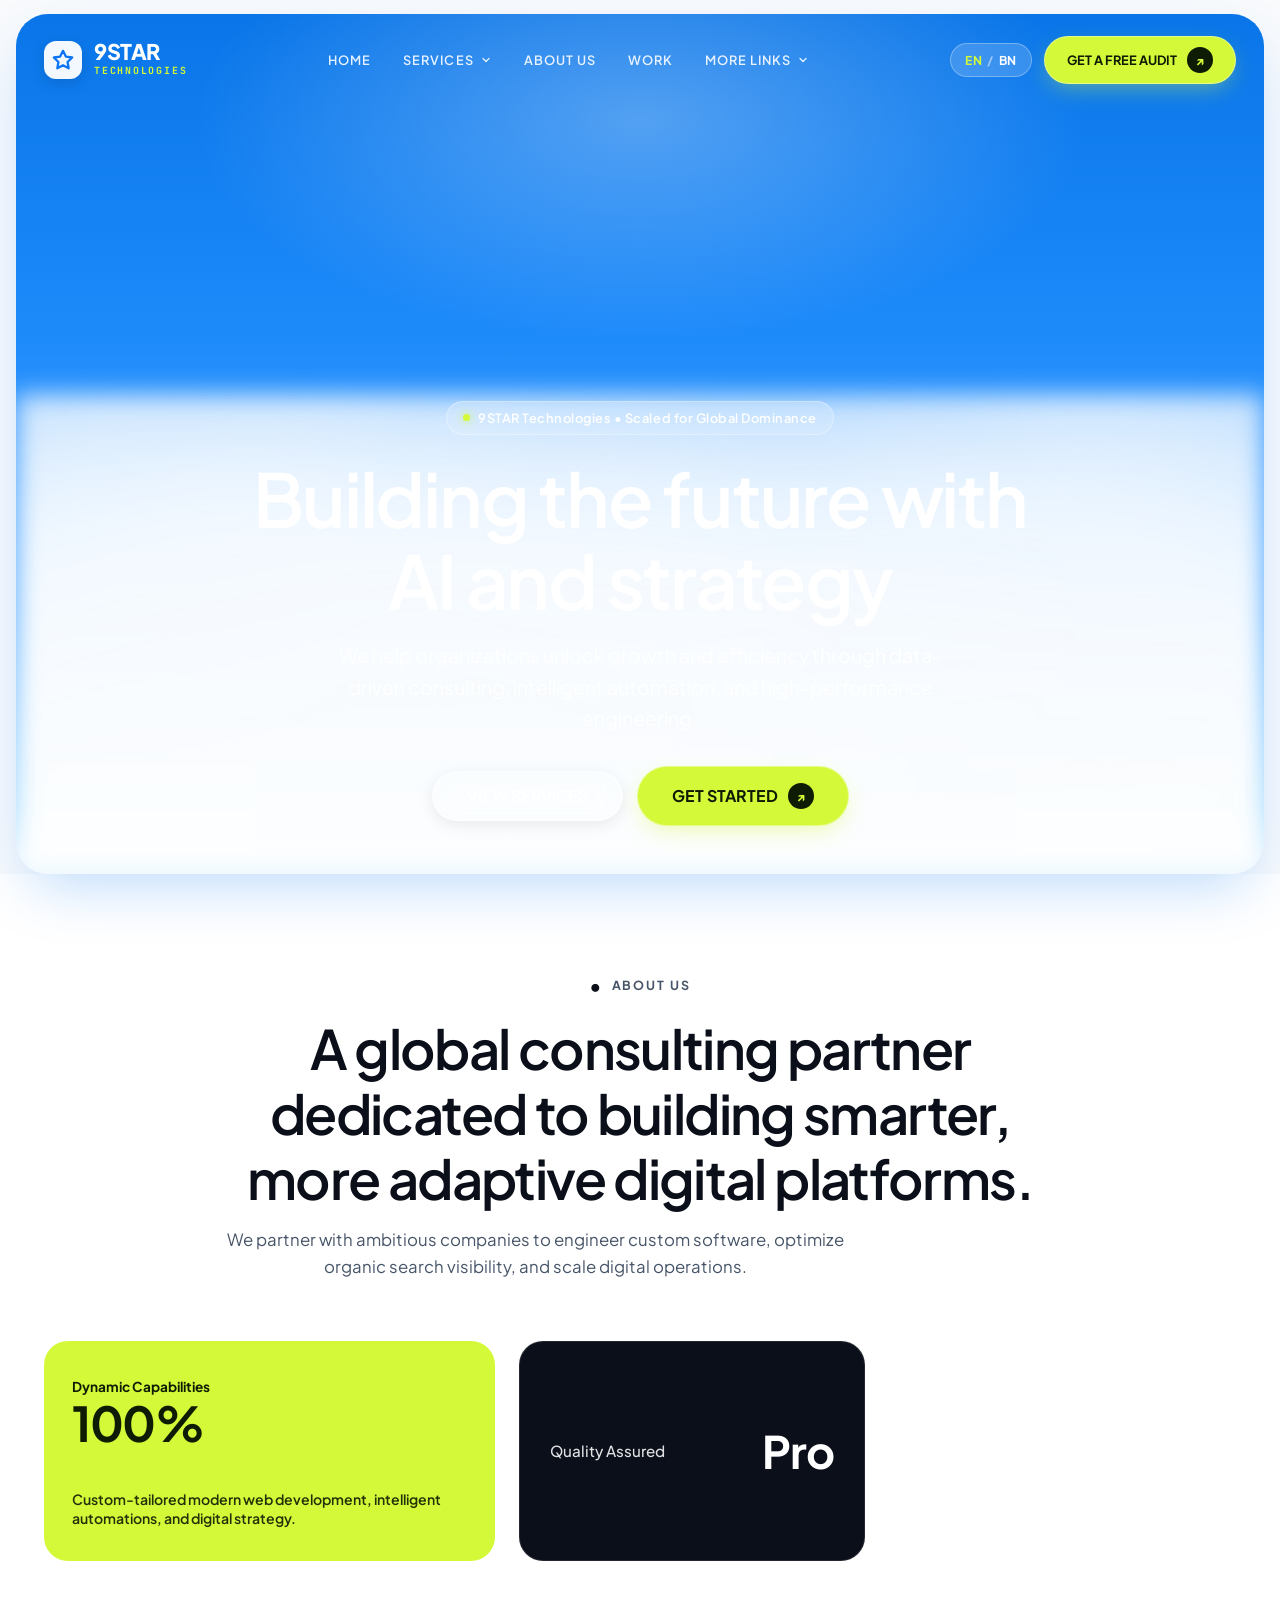
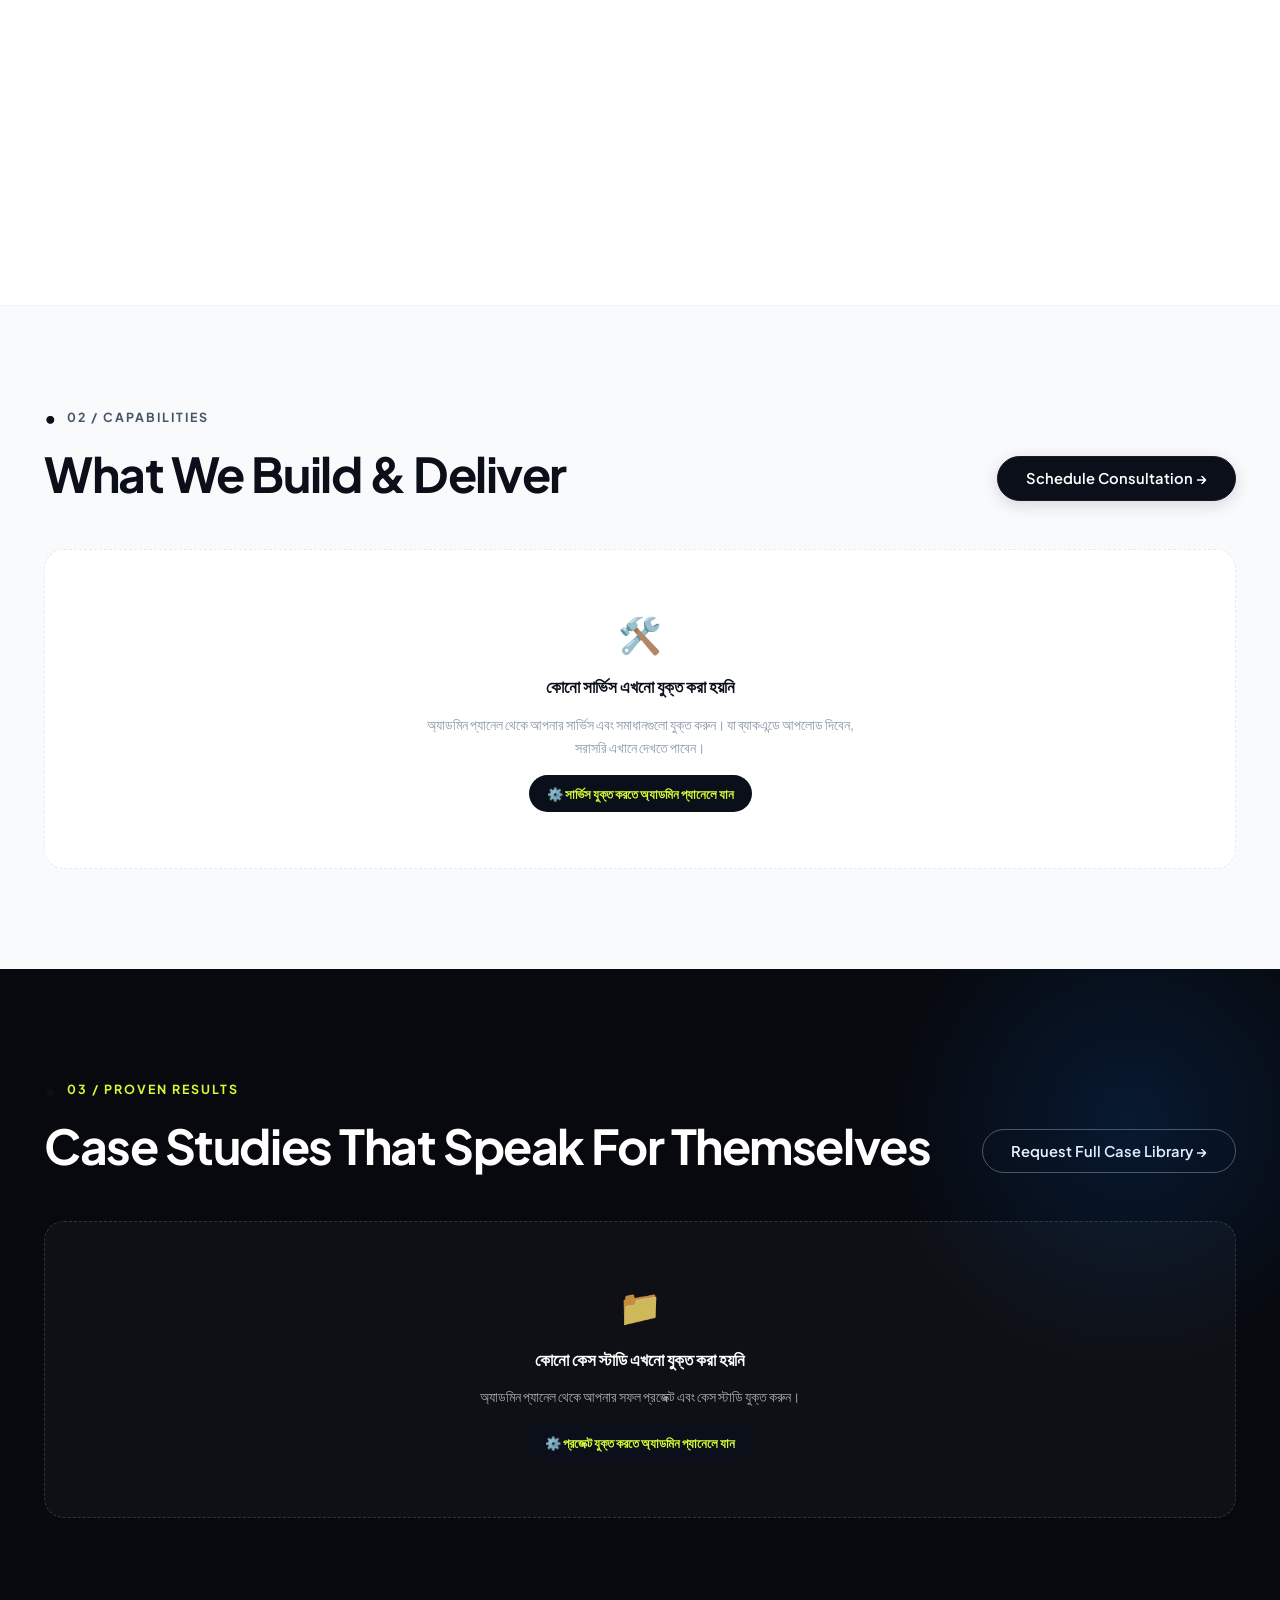
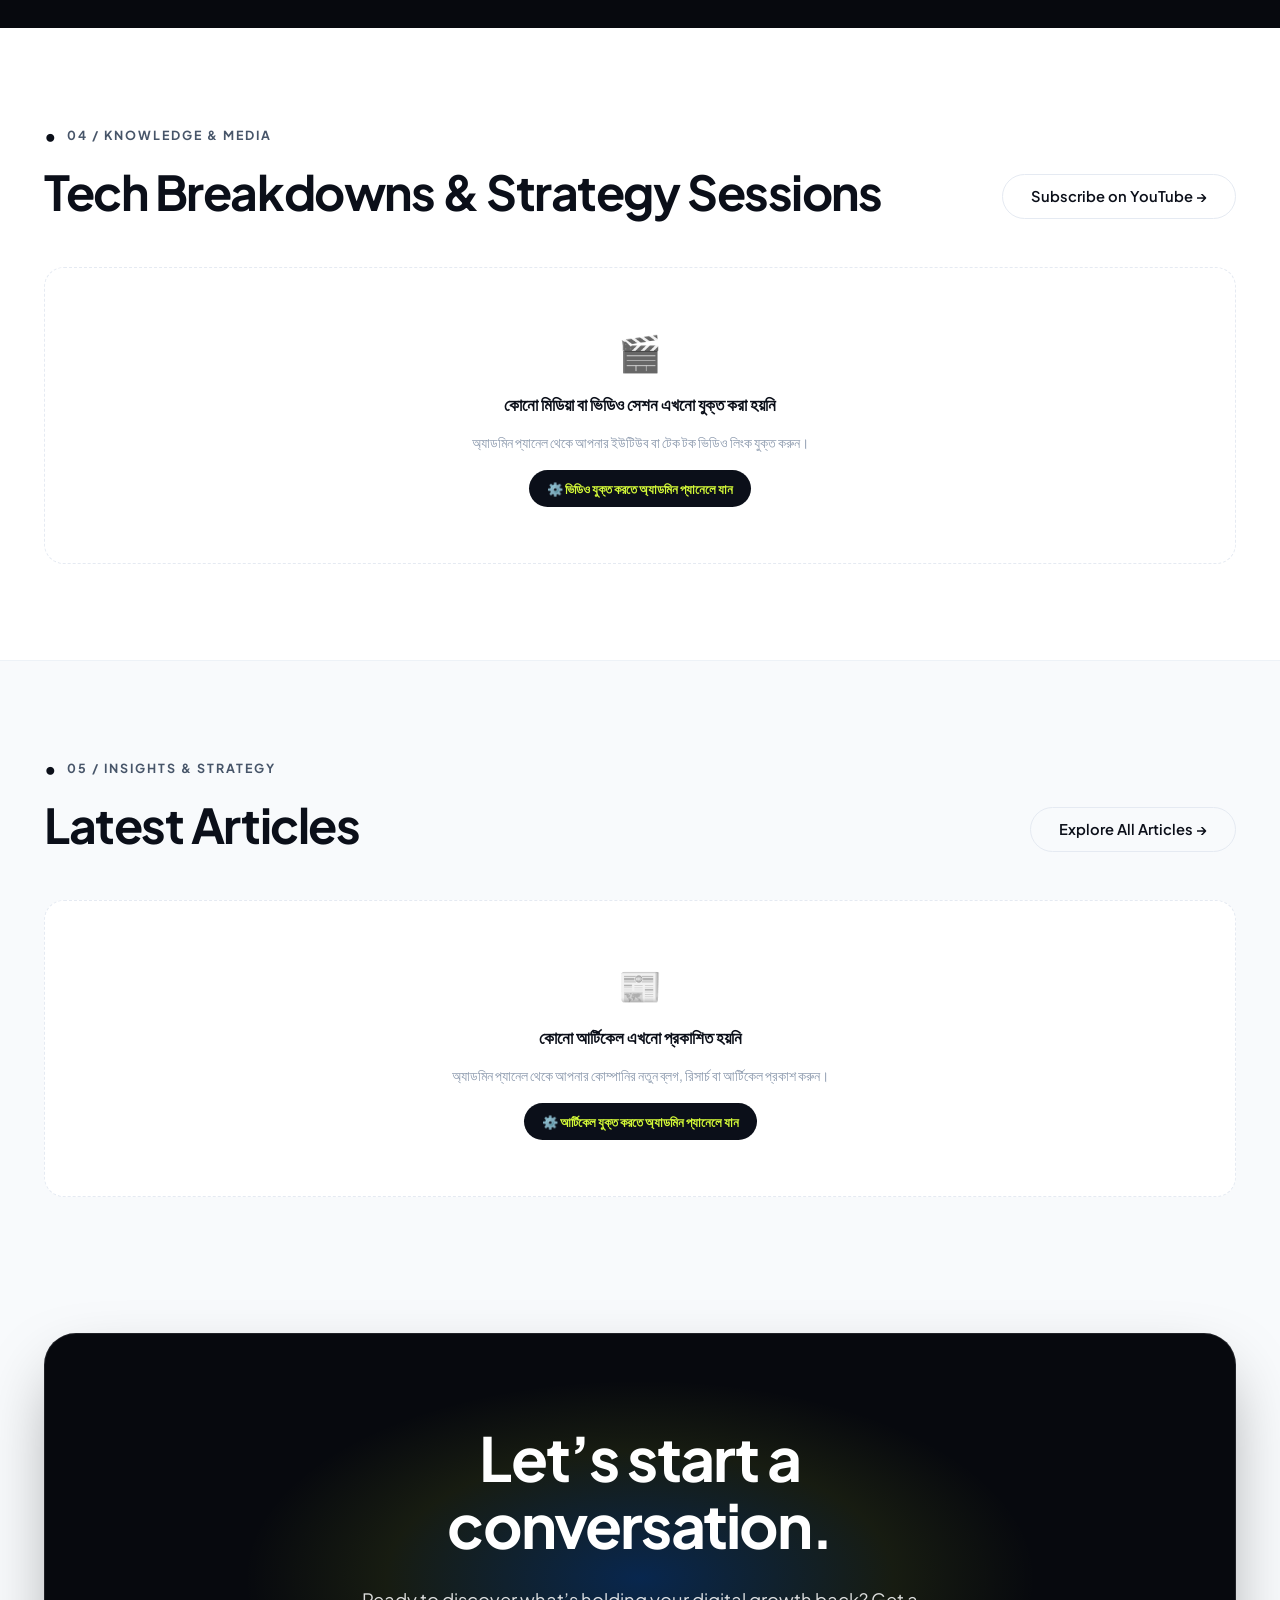
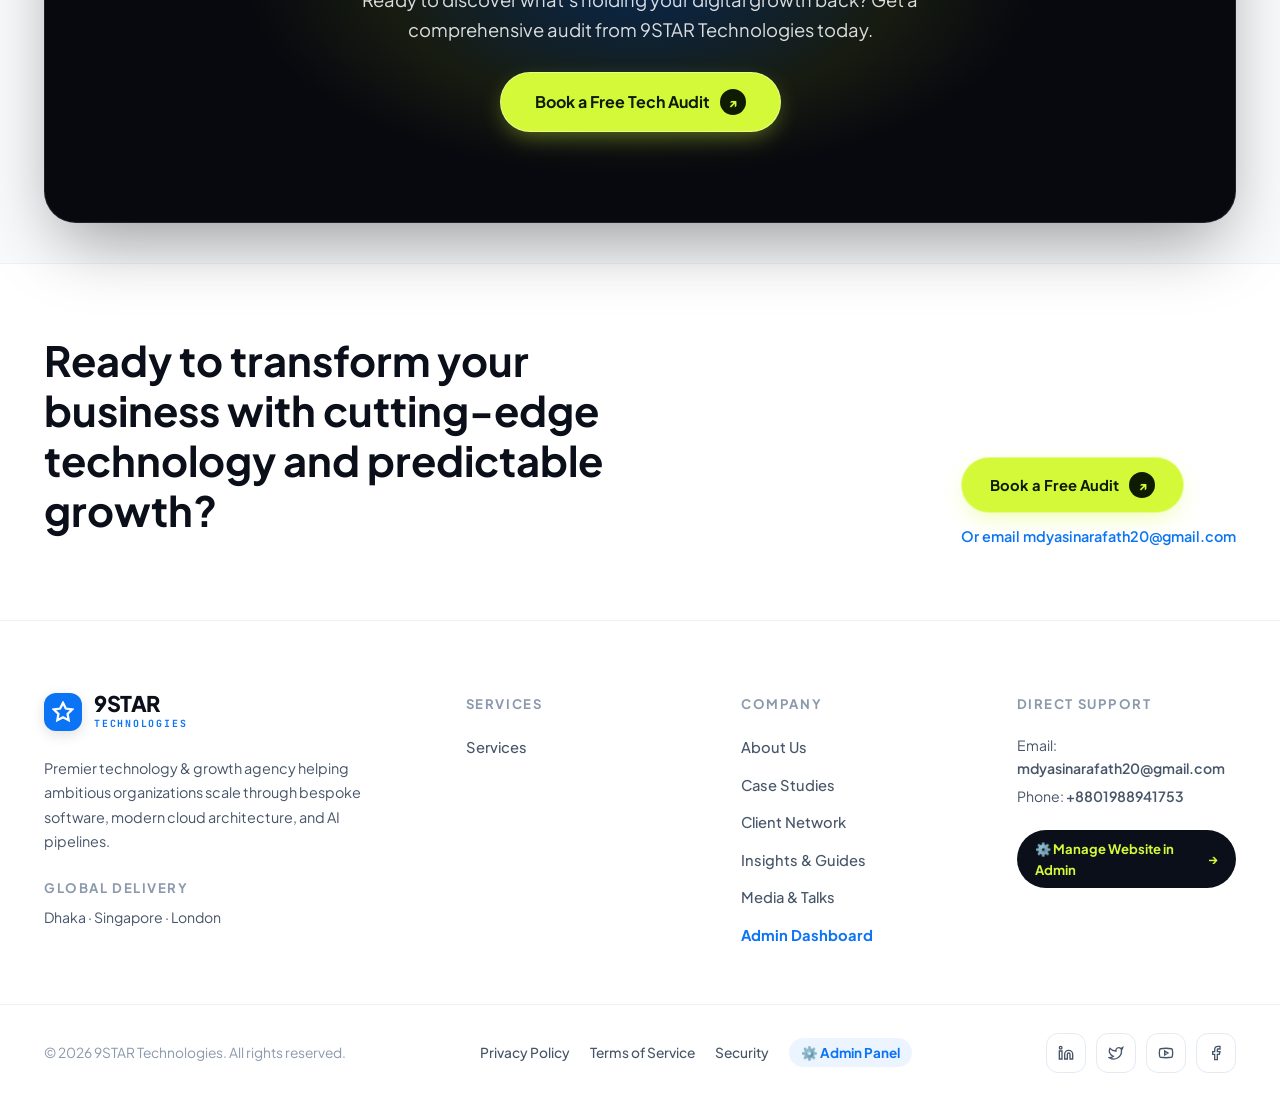
==== commit aa141ec9: "feat: integrate dynamic admin panel, eliminate demo data, add database layer and lead management" ====
--- a/index.html
+++ b/index.html
@@ -3,8 +3,8 @@
 <head>
   <meta charset="utf-8" />
   <meta name="viewport" content="width=device-width, initial-scale=1.0" />
-  <title>9STAR Technologies — Building the Future with AI, Strategy & Growth</title>
-  <meta name="description" content="9STAR Technologies is a global consulting and technology partner dedicated to building smarter, adaptive software, Generative Engine Optimization (GEO), Cloud Architecture, and Performance Scale." />
+  <title id="siteTitleTag">9STAR Technologies — Building the Future with AI, Strategy & Growth</title>
+  <meta name="description" id="siteMetaDesc" content="9STAR Technologies is a global consulting and technology partner dedicated to building smarter, adaptive software, Generative Engine Optimization (GEO), Cloud Architecture, and Performance Scale." />
   
   <!-- Favicon -->
   <link rel="icon" href="data:image/svg+xml,<svg xmlns=%22http://www.w3.org/2000/svg%22 viewBox=%220 0 100 100%22><text y=%22.9em%22 font-size=%2290%22>⭐</text></svg>">
@@ -34,14 +34,14 @@
             
             <!-- Brand Logo -->
             <a href="#" class="brand-logo" aria-label="9STAR Technologies Home">
-              <div class="logo-symbol">
+              <div class="logo-symbol" id="headerLogoSymbol">
                 <svg width="22" height="22" viewBox="0 0 24 24" fill="none" stroke="currentColor" stroke-width="2.5" stroke-linecap="round" stroke-linejoin="round">
                   <polygon points="12 2 15.09 8.26 22 9.27 17 14.14 18.18 21.02 12 17.77 5.82 21.02 7 14.14 2 9.27 8.91 8.26 12 2"></polygon>
                 </svg>
               </div>
               <div class="logo-text">
-                <span class="logo-title">9STAR</span>
-                <span class="logo-sub">TECHNOLOGIES</span>
+                <span class="logo-title" id="headerBrandName">9STAR</span>
+                <span class="logo-sub" id="headerBrandSubtitle">TECHNOLOGIES</span>
               </div>
             </a>
 
@@ -56,12 +56,8 @@
                     <path d="m6 9 6 6 6-6"/>
                   </svg>
                 </button>
-                <div class="nav-dropdown">
-                  <a href="#services" data-i18n="s1Title">Search Engine Optimization (SEO) <span>→</span></a>
-                  <a href="#services" data-i18n="s2Title">Generative Engine Optimization (GEO) <span>→</span></a>
-                  <a href="#services" data-i18n="s3Title">Web & Cloud Engineering <span>→</span></a>
-                  <a href="#services" data-i18n="s4Title">Performance Media & Ads <span>→</span></a>
-                  <a href="#services" data-i18n="s6Title">AI Automations & Agents <span>→</span></a>
+                <div class="nav-dropdown" id="navServicesDropdown">
+                  <a href="#services">View All Services <span>→</span></a>
                 </div>
               </div>
 
@@ -79,6 +75,7 @@
                   <a href="#clients" data-i18n="navClients">Client Network <span>→</span></a>
                   <a href="#showcase" data-i18n="navShowcase">Media & Tech Talks <span>→</span></a>
                   <a href="#insights" data-i18n="navInsights">Articles & Insights <span>→</span></a>
+                  <a href="admin.html" style="color: #0b74f5; font-weight: 700;">Admin Panel <span>⚙️</span></a>
                 </div>
               </div>
             </nav>
@@ -92,7 +89,7 @@
                 <span id="altLangTag">BN</span>
               </button>
 
-              <!-- Neon Lime CTA Pill Button (Exact from Reference Image) -->
+              <!-- Neon Lime CTA Pill Button -->
               <a href="#audit" class="btn btn-neon trigger-audit-btn" style="padding: 10px 22px; font-size: 0.8rem;">
                 <span data-i18n="navBtn">GET A FREE AUDIT</span>
                 <span class="arrow-circle">↗</span>
@@ -110,201 +107,57 @@
         </div>
       </header>
 
-      <!-- Hero Core Typography & Content -->
+      <!-- Hero Core Typography & Content (Dynamically Populated from Admin/Database) -->
       <div class="hero-content-inner site-container">
         <!-- Floating Pill Badge -->
-        <div class="hero-top-pill">
+        <div class="hero-top-pill" id="heroBadgeWrap">
           <span class="hero-pulse-dot"></span>
-          <span data-i18n="heroBadge">9STAR Technologies • Scaled for Global Dominance</span>
-        </div>
-
-        <!-- Clean Bold Headline (Matching Reference Image) -->
-        <h1 class="hero-display-headline" data-i18n="heroHeadline">
+          <span id="heroBadgeText" data-i18n="heroBadge">9STAR Technologies • Scaled for Global Dominance</span>
+        </div>
+
+        <!-- Clean Bold Headline -->
+        <h1 class="hero-display-headline" id="heroHeadlineText" data-i18n="heroHeadline">
           Building the future with<br/>AI and strategy
         </h1>
 
         <!-- Subheadline Lead Text -->
-        <p class="hero-lead-text" data-i18n="heroSub">
+        <p class="hero-lead-text" id="heroSubText" data-i18n="heroSub">
           We help organizations unlock growth and efficiency through data-driven consulting, intelligent automation, and high-performance engineering.
         </p>
 
-        <!-- Dual CTA Buttons (Glass & Neon Lime Pill) -->
+        <!-- Dual CTA Buttons -->
         <div class="hero-cta-group">
-          <a href="#services" class="btn btn-glass btn-lg" data-i18n="heroCtaView">VIEW SERVICES</a>
-          <a href="#audit" class="btn btn-neon btn-lg trigger-audit-btn">
+          <a href="#services" class="btn btn-glass btn-lg" id="heroCtaBtn1" data-i18n="heroCtaView">VIEW SERVICES</a>
+          <a href="#audit" class="btn btn-neon btn-lg trigger-audit-btn" id="heroCtaBtn2">
             <span data-i18n="heroCtaStart">GET STARTED</span>
             <span class="arrow-circle">↗</span>
           </a>
         </div>
       </div>
 
-      <!-- Centerpiece: 3D Curved Perspective Floating Card Deck (Signature of Reference Image) -->
-      <div class="floating-deck-wrapper" aria-hidden="true">
-        <div class="floating-deck-track">
-          
-          <!-- Card 1: Analytics Bar Chart -->
-          <div class="deck-card deck-card-1">
-            <div style="font-size: 0.64rem; font-weight: 700; color: #64748b; text-transform: uppercase; margin-bottom: 8px;">Intelligence</div>
-            <div style="font-size: 0.85rem; font-weight: 800; color: #0f172a; margin-bottom: 12px;">Growth Index</div>
-            <div style="display: flex; align-items: flex-end; gap: 6px; height: 75px; padding-top: 10px;">
-              <div style="flex: 1; background: #93c5fd; height: 35%; border-radius: 4px;"></div>
-              <div style="flex: 1; background: #60a5fa; height: 55%; border-radius: 4px;"></div>
-              <div style="flex: 1; background: #3b82f6; height: 80%; border-radius: 4px;"></div>
-              <div style="flex: 1; background: #10b981; height: 100%; border-radius: 4px;"></div>
-            </div>
-            <div style="display: flex; justify-content: space-between; margin-top: 8px; font-size: 0.65rem; color: #10b981; font-weight: 700;">
-              <span>+220%</span>
-              <span>GEO v2.6</span>
-            </div>
-          </div>
-
-          <!-- Card 2: Financial Metrics ($4,900) -->
-          <div class="deck-card deck-card-2">
-            <div style="font-size: 0.65rem; font-weight: 700; color: #64748b;">Pipeline Active</div>
-            <div style="font-size: 1.15rem; font-weight: 800; color: #0f172a; margin-block: 4px;">$4,900 <span style="font-size: 0.65rem; color: #94a3b8; font-weight: 500;">/ $35M</span></div>
-            <div style="height: 4px; background: #e2e8f0; border-radius: 99px; margin-block: 10px; overflow: hidden;">
-              <div style="width: 78%; height: 100%; background: #0b74f5;"></div>
-            </div>
-            <div style="display: flex; flex-direction: column; gap: 6px; font-size: 0.68rem; color: #475569;">
-              <div style="display: flex; justify-content: space-between;"><span>Maximum</span><span style="font-weight: 700;">$100</span></div>
-              <div style="display: flex; justify-content: space-between;"><span>Optimized</span><span style="font-weight: 700;">$85</span></div>
-              <div style="display: flex; justify-content: space-between;"><span>Conversion</span><span style="font-weight: 700; color: #10b981;">+44%</span></div>
-            </div>
-          </div>
-
-          <!-- Card 3: Human Portrait & Stats Pill -->
-          <div class="deck-card deck-card-3">
-            <div style="position: relative; width: 100%; height: 100%; overflow: hidden; border-radius: 16px;">
-              <img src="https://images.unsplash.com/photo-1573496359142-b8d87734a5a2?auto=format&fit=crop&w=400&q=80" alt="Consultant avatar" style="width: 100%; height: 100%; object-fit: cover;" />
-              <!-- Bottom overlay stat pill -->
-              <div style="position: absolute; bottom: 10px; left: 8px; right: 8px; background: rgba(255, 255, 255, 0.95); backdrop-filter: blur(8px); padding: 8px 10px; border-radius: 12px; box-shadow: 0 4px 12px rgba(0,0,0,0.15);">
-                <div style="display: flex; justify-content: space-between; align-items: center; font-size: 0.65rem; font-weight: 700;">
-                  <span style="color: #0f172a;">$2,670</span>
-                  <span style="color: #10b981;">+$1,200</span>
-                </div>
-              </div>
-            </div>
-          </div>
-
-          <!-- Card 4 (Center): "Intelligence in Every Decision" with Line Graph -->
-          <div class="deck-card deck-card-4">
-            <div style="font-size: 0.66rem; font-weight: 700; color: #64748b; text-transform: uppercase;">Intelligence in</div>
-            <div style="font-size: 0.88rem; font-weight: 800; color: #0f172a; margin-bottom: 8px;">Every Decision</div>
-            <!-- Clean SVG line chart -->
-            <svg width="100%" height="80" viewBox="0 0 140 70" fill="none" style="margin-block: 4px;">
-              <path d="M5 55 Q 35 48 55 35 T 100 20 T 135 8" stroke="#38bdf8" stroke-width="3" stroke-linecap="round" fill="none" />
-              <path d="M5 55 Q 35 48 55 35 T 100 20 T 135 8 L 135 68 L 5 68 Z" fill="url(#blueChartGrad)" opacity="0.25" />
-              <circle cx="135" cy="8" r="4" fill="#0b74f5" />
-              <defs>
-                <linearGradient id="blueChartGrad" x1="0" y1="0" x2="0" y2="1">
-                  <stop offset="0%" stop-color="#38bdf8"/>
-                  <stop offset="100%" stop-color="#38bdf8" stop-opacity="0"/>
-                </linearGradient>
-              </defs>
-            </svg>
-            <div style="display: flex; justify-content: space-between; font-size: 0.62rem; color: #94a3b8; font-weight: 600;">
-              <span>Week 1</span>
-              <span>Week 4</span>
-              <span>Live</span>
-            </div>
-          </div>
-
-          <!-- Card 5: Dark Obsidian Card ("Expertise * that Combines Strategy, Data, and AI") -->
-          <div class="deck-card deck-card-5">
-            <div style="display: flex; align-items: center; gap: 6px; margin-bottom: 8px;">
-              <span style="font-size: 0.82rem; font-weight: 800; color: #ffffff;">Expertise</span>
-              <span style="width: 14px; height: 14px; border-radius: 50%; background: var(--neon-lime); display: inline-flex; align-items: center; justify-content: center; font-size: 0.55rem; color: #000; font-weight: 900;">★</span>
-            </div>
-            <p style="font-size: 0.76rem; font-weight: 500; color: rgba(255,255,255,0.85); line-height: 1.45; margin-bottom: 14px;">
-              Combines Strategy, Data, and Artificial Intelligence
-            </p>
-            <div style="margin-top: auto; padding-top: 10px; border-top: 1px solid rgba(255,255,255,0.15); display: flex; align-items: center; justify-content: space-between;">
-              <span style="font-size: 0.65rem; color: var(--neon-lime); font-weight: 700;">9STAR AI Core</span>
-              <svg width="12" height="12" viewBox="0 0 24 24" fill="none" stroke="var(--neon-lime)" stroke-width="2.5"><path d="M5 12h14M12 5l7 7-7 7"/></svg>
-            </div>
-          </div>
-
-          <!-- Card 6: Frosted Glass Sky Card ("Data training & Custom AI") -->
-          <div class="deck-card deck-card-6">
-            <div style="width: 32px; height: 32px; border-radius: 50%; background: rgba(255, 255, 255, 0.4); display: flex; align-items: center; justify-content: center; margin-bottom: 12px; font-weight: 700; font-size: 1.1rem;">
-              +
-            </div>
-            <div style="font-size: 0.92rem; font-weight: 700; line-height: 1.25; margin-bottom: 6px;">
-              Data training
-            </div>
-            <div style="font-size: 0.68rem; color: rgba(255, 255, 255, 0.85); line-height: 1.4;">
-              Upload your custom dataset
-            </div>
-            <div style="margin-top: 24px; font-size: 0.65rem; font-weight: 700; color: var(--neon-lime);">
-              ● Ready to sync
-            </div>
-          </div>
-
-          <!-- Card 7: White Metric Card ("520k+ Data Points") -->
-          <div class="deck-card deck-card-7">
-            <div style="font-size: 0.62rem; font-weight: 700; color: #64748b; text-transform: uppercase;">Scale Metric</div>
-            <div style="font-size: 1.35rem; font-weight: 800; color: #0f172a; margin-top: 6px;">520k+</div>
-            <div style="font-size: 0.72rem; color: #475569; margin-top: 4px; line-height: 1.35;">Data points analyzed monthly.</div>
-            <div style="margin-top: 16px; padding: 6px 8px; border-radius: 8px; background: #f1f5f9; font-size: 0.65rem; font-weight: 700; color: #0b74f5; text-align: center;">
-              Predictive Mode
-            </div>
-          </div>
-
-          <!-- Card 8: Mobile Interface Metric Card ("49% Leap") -->
-          <div class="deck-card deck-card-8">
-            <div style="font-size: 0.62rem; font-weight: 700; color: #64748b;">Conversion</div>
-            <div style="font-size: 1.35rem; font-weight: 800; color: #10b981; margin-top: 4px;">49% ↗</div>
-            <div style="font-size: 0.7rem; color: #475569; margin-top: 4px;">Lead velocity jump across organic search.</div>
-          </div>
-
-        </div>
-      </div>
-
-      <!-- Social Proof / Rating Strip (Exact placement beneath floating cards in Reference Image) -->
-      <div class="hero-social-proof">
-        <span class="rating-text" data-i18n="heroRating">Rated 4.9/5 by 4,900+ clients</span>
-        <div class="rating-stars" aria-label="5 stars rating">★★★★★</div>
+      <!-- Centerpiece: 3D Curved Perspective Floating Card Deck (Dynamic / Configurable) -->
+      <div class="floating-deck-wrapper" id="heroDeckWrapper" aria-hidden="true" style="display: none;">
+        <div class="floating-deck-track" id="heroDeckTrack">
+          <!-- Dynamic deck cards (clean slate by default) -->
+        </div>
+      </div>
+
+      <!-- Social Proof / Rating Strip (Shown only if configured in Admin) -->
+      <div class="hero-social-proof" id="heroSocialProof" style="display: none;">
+        <span class="rating-text" id="heroRatingText" data-i18n="heroRating"></span>
+        <div class="rating-stars" id="heroRatingStars" aria-label="Rating stars"></div>
       </div>
 
     </div>
   </div>
 
   <!-- ==========================================================================
-       PARTNER LOGOS STRIP (Pure White Minimalist Logos - Reference Image)
+       PARTNER LOGOS STRIP (Dynamic: Shown only when partners added in Admin)
        ========================================================================== -->
-  <section class="partner-logo-strip" aria-label="Technology and Platform Partners">
+  <section class="partner-logo-strip" id="partnerStrip" aria-label="Technology and Platform Partners" style="display: none;">
     <div class="site-container">
-      <div class="partner-logo-row">
-        <!-- Logo 1: Google Partner -->
-        <div class="partner-logo-item">
-          <svg viewBox="0 0 24 24" fill="currentColor"><path d="M12 2C6.48 2 2 6.48 2 12s4.48 10 10 10 10-4.48 10-10S17.52 2 12 2zm-1 14h2v2h-2zm0-10h2v8h-2z"/></svg>
-          <span>Google Partner</span>
-        </div>
-        <!-- Logo 2: Meta Agency -->
-        <div class="partner-logo-item">
-          <svg viewBox="0 0 24 24" fill="currentColor"><path d="M12 2.04C6.5 2.04 2 6.53 2 12.06C2 17.06 5.66 21.21 10.44 21.96V14.96H7.9V12.06H10.44V9.85C10.44 7.34 11.93 5.96 14.22 5.96C15.31 5.96 16.45 6.15 16.45 6.15V8.62H15.19C13.95 8.62 13.56 9.39 13.56 10.18V12.06H16.34L15.89 14.96H13.56V21.96A10 10 0 0 0 22 12.06C22 6.53 17.5 2.04 12 2.04Z"/></svg>
-          <span>Meta Verified</span>
-        </div>
-        <!-- Logo 3: AWS Cloud -->
-        <div class="partner-logo-item">
-          <svg viewBox="0 0 24 24" fill="currentColor"><path d="M18.7 14.4c-.3-.2-1-.6-2.1-.6-1.5 0-2.4.9-2.4 2.1 0 1.2.9 2 2.5 2 .9 0 1.6-.3 2-.5v-3zm-6.2 3.1c-.6.3-1.4.5-2.2.5-1.9 0-2.8-1.1-2.8-2.6 0-1.8 1.3-2.7 3.3-2.7.6 0 1.2.1 1.7.3v4.5zM12 2C6.5 2 2 6.5 2 12s4.5 10 10 10 10-4.5 10-10S17.5 2 12 2z"/></svg>
-          <span>AWS Solutions</span>
-        </div>
-        <!-- Logo 4: Vercel -->
-        <div class="partner-logo-item">
-          <svg viewBox="0 0 24 24" fill="currentColor"><path d="m12 2 10 18H2L12 2z"/></svg>
-          <span>Vercel Certified</span>
-        </div>
-        <!-- Logo 5: OpenAI -->
-        <div class="partner-logo-item">
-          <svg viewBox="0 0 24 24" fill="currentColor"><path d="M12 2a10 10 0 1 0 10 10A10 10 0 0 0 12 2zm1 14.5a2.5 2.5 0 0 1-5 0v-5a2.5 2.5 0 0 1 5 0z"/></svg>
-          <span>OpenAI API</span>
-        </div>
-        <!-- Logo 6: Supabase -->
-        <div class="partner-logo-item">
-          <svg viewBox="0 0 24 24" fill="currentColor"><path d="M12 2L2 14h9l-1 8 12-12h-9l1-8z"/></svg>
-          <span>Supabase Ready</span>
-        </div>
+      <div class="partner-logo-row" id="partnersRow">
+        <!-- Dynamic partner badges rendered from DB -->
       </div>
     </div>
   </section>
@@ -312,15 +165,14 @@
   <main id="main-content">
     <!-- ==========================================================================
          "• ABOUT US" / VALUE PROPOSITION & BENTO GRID
-         (Exact Reproductions of the Reference Image Layout, Badges & Bento Cards)
          ========================================================================== -->
     <section class="about-bento-section" id="agency">
       <div class="site-container">
         
         <!-- Section Header with Inline Badge Pills -->
         <div class="about-header-group">
-          <div class="eyebrow-dot" data-i18n="aboutEyebrow">ABOUT US</div>
-          <h2 class="about-display-headline" data-i18n="aboutHeadline">
+          <div class="eyebrow-dot" id="aboutEyebrowText" data-i18n="aboutEyebrow">ABOUT US</div>
+          <h2 class="about-display-headline" id="aboutHeadlineText" data-i18n="aboutHeadline">
             A global consulting partner<br />
             dedicated to building 
             <span class="inline-badge-pill badge-cyan">
@@ -340,82 +192,19 @@
               more adaptive
             </span>
           </h2>
-        </div>
-
-        <!-- Bento Grid: 4-card signature layout from reference image -->
-        <div class="bento-showcase-grid agency-pitch-grid">
-          
-          <!-- Card 1 (Left Tall): Sky Blue Photo Card with Docked Stat Box -->
-          <div class="bento-card-photo">
-            <img src="https://images.unsplash.com/photo-1534528741775-53994a69daeb?auto=format&fit=crop&w=800&q=80" alt="Tech innovator portrait" class="bento-photo-img" />
-            <div class="bento-photo-overlay"></div>
-            
-            <div class="bento-photo-header">
-              <span class="bento-brand-tag">9STAR</span>
-              <div class="bento-icon-pill">
-                <svg width="18" height="18" viewBox="0 0 24 24" fill="none" stroke="currentColor" stroke-width="2.5">
-                  <line x1="18" y1="20" x2="18" y2="10"></line>
-                  <line x1="12" y1="20" x2="12" y2="4"></line>
-                  <line x1="6" y1="20" x2="6" y2="14"></line>
-                </svg>
-              </div>
-            </div>
-
-            <!-- Docked white stat card at bottom-left -->
-            <div class="bento-docked-stat-card">
-              <div class="stat-huge-number"><span data-target="150">0</span>+</div>
-              <p class="stat-desc" data-i18n="bentoCard1Desc">
-                Collaborating with leading AI and cloud technology providers.
-              </p>
-            </div>
-          </div>
-
-          <!-- Card 2 (Middle Tall): Warm Soft Gray Testimonial & 100% Commitment -->
-          <div class="bento-card-testimonial">
-            <div>
-              <span class="tag-label" data-i18n="bentoCard2Label">Commitment to measurable</span>
-              <div class="stat-huge-number"><span data-target="100">0</span>%</div>
-            </div>
-
-            <div>
-              <!-- Stacked Avatars -->
-              <div class="avatar-stack">
-                <img src="https://images.unsplash.com/photo-1534528741775-53994a69daeb?auto=format&fit=crop&w=120&q=80" alt="Client 1" />
-                <img src="https://images.unsplash.com/photo-1507003211169-0a1dd7228f2d?auto=format&fit=crop&w=120&q=80" alt="Client 2" />
-                <img src="https://images.unsplash.com/photo-1494790108377-be9c29b29330?auto=format&fit=crop&w=120&q=80" alt="Client 3" />
-                <img src="https://images.unsplash.com/photo-1500648767791-00dcc994a43e?auto=format&fit=crop&w=120&q=80" alt="Client 4" />
-              </div>
-
-              <blockquote class="testimonial-quote" data-i18n="bentoCard2Quote">
-                “Their automation strategy completely reshaped how we work. It’s efficient, intelligent, and seamless.”
-              </blockquote>
-            </div>
-          </div>
-
-          <!-- Card 3 (Top Right): Vibrant Neon Lime Card (520k+ Data Points) -->
-          <div class="bento-card-lime">
-            <div>
-              <span class="tag-label" data-i18n="bentoCard3Label">Data Points</span>
-              <div class="stat-huge-number">520k+</div>
-            </div>
-            <p class="stat-desc" data-i18n="bentoCard3Desc">
-              Analyzed monthly to power smarter business strategies.
-            </p>
-          </div>
-
-          <!-- Card 4 (Bottom Right): Pitch Obsidian Dark Card (Continents 20+) -->
-          <div class="bento-card-dark">
-            <span class="dark-label" data-i18n="bentoCard4Label">Global Reach & Continents</span>
-            <span class="dark-number"><span data-target="20">0</span>+</span>
-          </div>
-
-        </div>
-
-      </div>
-    </section>
-
-    <!-- ==========================================================================
-         SERVICES & CAPABILITIES (Modern 3x3 Bento Cards Grid)
+          <p id="aboutDescText" style="margin-top: 16px; font-size: 1.05rem; color: var(--text-body); max-width: 650px; line-height: 1.6;"></p>
+        </div>
+
+        <!-- Bento Grid: Dynamic container populated from Admin Settings -->
+        <div class="bento-showcase-grid agency-pitch-grid" id="aboutBentoGrid">
+          <!-- Dynamic Bento cards rendered from DB -->
+        </div>
+
+      </div>
+    </section>
+
+    <!-- ==========================================================================
+         SERVICES & CAPABILITIES (100% Dynamic from Admin)
          ========================================================================== -->
     <section class="services-modern-section" id="services">
       <div class="site-container">
@@ -423,137 +212,21 @@
         <div class="section-head-split">
           <div>
             <div class="eyebrow-dot" data-i18n="servicesEyebrow">02 / CAPABILITIES</div>
-            <h2 class="section-heading-l" data-i18n="servicesHeadline">What We Build & Deliver</h2>
+            <h2 class="section-heading-l" id="servicesSectionTitle" data-i18n="servicesHeadline">What We Build & Deliver</h2>
           </div>
           <a href="#audit" class="btn btn-dark trigger-audit-btn" data-i18n="servicesCta">Schedule Consultation →</a>
         </div>
 
-        <div class="modern-services-grid">
-          
-          <!-- 01 SEO -->
-          <div class="service-bento-card trigger-audit-btn">
-            <div class="service-card-top">
-              <span class="service-index-badge">01</span>
-              <div class="service-icon-box">
-                <svg width="20" height="20" viewBox="0 0 24 24" fill="none" stroke="currentColor" stroke-width="2.2"><circle cx="11" cy="11" r="8"/><path d="m21 21-4.3-4.3"/></svg>
-              </div>
-            </div>
-            <h3 class="service-title" data-i18n="s1Title">Search Engine Optimization</h3>
-            <p class="service-desc" data-i18n="s1Desc">Build compounding organic authority that captures intent-rich search queries and drives perpetual revenue.</p>
-            <div class="service-card-action"><span>Explore SEO Stack</span> <span>↗</span></div>
-          </div>
-
-          <!-- 02 GEO -->
-          <div class="service-bento-card trigger-audit-btn">
-            <div class="service-card-top">
-              <span class="service-index-badge">02</span>
-              <div class="service-icon-box">
-                <svg width="20" height="20" viewBox="0 0 24 24" fill="none" stroke="currentColor" stroke-width="2.2"><path d="M12 2v20M17 5H9.5a3.5 3.5 0 0 0 0 7h5a3.5 3.5 0 0 1 0 7H6"/></svg>
-              </div>
-            </div>
-            <h3 class="service-title" data-i18n="s2Title">Generative Engine Optimization</h3>
-            <p class="service-desc" data-i18n="s2Desc">Ensure your brand is proactively cited and recommended by ChatGPT, Perplexity, Claude, and Google AI Overviews.</p>
-            <div class="service-card-action"><span>Explore GEO AI</span> <span>↗</span></div>
-          </div>
-
-          <!-- 03 Web & Cloud Engineering -->
-          <div class="service-bento-card trigger-audit-btn">
-            <div class="service-card-top">
-              <span class="service-index-badge">03</span>
-              <div class="service-icon-box">
-                <svg width="20" height="20" viewBox="0 0 24 24" fill="none" stroke="currentColor" stroke-width="2.2"><polyline points="16 18 22 12 16 6"/><polyline points="8 6 2 12 8 18"/></svg>
-              </div>
-            </div>
-            <h3 class="service-title" data-i18n="s3Title">Web & Cloud Engineering</h3>
-            <p class="service-desc" data-i18n="s3Desc">Ultra-fast, modular Next.js and full-stack web applications engineered for speed, clean UX, and 100% uptime.</p>
-            <div class="service-card-action"><span>Explore Tech Stack</span> <span>↗</span></div>
-          </div>
-
-          <!-- 04 Performance Media & Ads -->
-          <div class="service-bento-card trigger-audit-btn">
-            <div class="service-card-top">
-              <span class="service-index-badge">04</span>
-              <div class="service-icon-box">
-                <svg width="20" height="20" viewBox="0 0 24 24" fill="none" stroke="currentColor" stroke-width="2.2"><polygon points="13 2 3 14 12 14 11 22 21 10 12 10 13 2"/></svg>
-              </div>
-            </div>
-            <h3 class="service-title" data-i18n="s4Title">Performance Media & Ads</h3>
-            <p class="service-desc" data-i18n="s4Desc">High-return Google Search, Meta Ads, and programmatic campaigns with strict attribution and verifiable ROAS.</p>
-            <div class="service-card-action"><span>Explore Paid Media</span> <span>↗</span></div>
-          </div>
-
-          <!-- 05 Conversion Rate Optimization -->
-          <div class="service-bento-card trigger-audit-btn">
-            <div class="service-card-top">
-              <span class="service-index-badge">05</span>
-              <div class="service-icon-box">
-                <svg width="20" height="20" viewBox="0 0 24 24" fill="none" stroke="currentColor" stroke-width="2.2"><path d="M22 12h-4l-3 9L9 3l-3 9H2"/></svg>
-              </div>
-            </div>
-            <h3 class="service-title" data-i18n="s5Title">Conversion Rate Optimization</h3>
-            <p class="service-desc" data-i18n="s5Desc">Double the output of your existing traffic through data-backed UI/UX redesigns, behavioral heatmaps, and multivariate testing.</p>
-            <div class="service-card-action"><span>Explore CRO Audit</span> <span>↗</span></div>
-          </div>
-
-          <!-- 06 AI Automations & Custom Agents -->
-          <div class="service-bento-card trigger-audit-btn">
-            <div class="service-card-top">
-              <span class="service-index-badge">06</span>
-              <div class="service-icon-box">
-                <svg width="20" height="20" viewBox="0 0 24 24" fill="none" stroke="currentColor" stroke-width="2.2"><rect x="3" y="11" width="18" height="11" rx="2"/><path d="M7 11V7a5 5 0 0 1 10 0v4"/></svg>
-              </div>
-            </div>
-            <h3 class="service-title" data-i18n="s6Title">AI Automations & Agents</h3>
-            <p class="service-desc" data-i18n="s6Desc">Streamline operational bottlenecks with custom LLM agents, automated lead nurturing, and CRM synchronization.</p>
-            <div class="service-card-action"><span>Explore AI Agents</span> <span>↗</span></div>
-          </div>
-
-          <!-- 07 Product Design & UX Audit -->
-          <div class="service-bento-card trigger-audit-btn">
-            <div class="service-card-top">
-              <span class="service-index-badge">07</span>
-              <div class="service-icon-box">
-                <svg width="20" height="20" viewBox="0 0 24 24" fill="none" stroke="currentColor" stroke-width="2.2"><path d="M12 19l7-7 3 3-7 7-3-3z"/><path d="M18 13l-1.5-7.5L2 2l3.5 14.5L13 18l5-5z"/></svg>
-              </div>
-            </div>
-            <h3 class="service-title" data-i18n="s7Title">Product Design & UX Audit</h3>
-            <p class="service-desc" data-i18n="s7Desc">Intuitive, beautiful interfaces crafted with precision design systems that captivate users and elevate brand perception.</p>
-            <div class="service-card-action"><span>Explore UI/UX</span> <span>↗</span></div>
-          </div>
-
-          <!-- 08 Retention & Lifecycle Email -->
-          <div class="service-bento-card trigger-audit-btn">
-            <div class="service-card-top">
-              <span class="service-index-badge">08</span>
-              <div class="service-icon-box">
-                <svg width="20" height="20" viewBox="0 0 24 24" fill="none" stroke="currentColor" stroke-width="2.2"><rect x="2" y="4" width="20" height="16" rx="2"/><path d="m22 7-8.97 5.7a1.94 1.94 0 0 1-2.06 0L2 7"/></svg>
-              </div>
-            </div>
-            <h3 class="service-title" data-i18n="s8Title">Retention & Lifecycle Email</h3>
-            <p class="service-desc" data-i18n="s8Desc">Automated onboarding journeys, customer re-engagement sequences, and high-converting newsletters.</p>
-            <div class="service-card-action"><span>Explore Funnels</span> <span>↗</span></div>
-          </div>
-
-          <!-- 09 Analytics & Attribution Stack -->
-          <div class="service-bento-card trigger-audit-btn">
-            <div class="service-card-top">
-              <span class="service-index-badge">09</span>
-              <div class="service-icon-box">
-                <svg width="20" height="20" viewBox="0 0 24 24" fill="none" stroke="currentColor" stroke-width="2.2"><path d="M3 3v18h18"/><path d="m19 9-5 5-4-4-3 3"/></svg>
-              </div>
-            </div>
-            <h3 class="service-title" data-i18n="s9Title">Analytics & Deep Attribution</h3>
-            <p class="service-desc" data-i18n="s9Desc">Complete clarity on marketing ROI with server-side tracking, BigQuery data pipelines, and real-time executive dashboards.</p>
-            <div class="service-card-action"><span>Explore Data Stack</span> <span>↗</span></div>
-          </div>
-
-        </div>
-
-      </div>
-    </section>
-
-    <!-- ==========================================================================
-         PROVEN RESULTS & CASE STUDIES (Obsidian Dark Luxury Theme)
+        <!-- Dynamic Services Grid (Clean Slate: No demo cards) -->
+        <div class="modern-services-grid" id="modernServicesGrid">
+          <!-- Services rendered dynamically by script.js from DB -->
+        </div>
+
+      </div>
+    </section>
+
+    <!-- ==========================================================================
+         PROVEN RESULTS & CASE STUDIES (100% Dynamic from Admin)
          ========================================================================== -->
     <section class="case-studies-section" id="case-studies">
       <div class="site-container">
@@ -561,153 +234,46 @@
         <div class="section-head-split">
           <div>
             <div class="eyebrow-dot" style="color: var(--neon-lime);" data-i18n="caseEyebrow">03 / PROVEN RESULTS</div>
-            <h2 class="section-heading-l" style="color: #ffffff;" data-i18n="caseHeadline">Case Studies That Speak For Themselves</h2>
+            <h2 class="section-heading-l" style="color: #ffffff;" id="caseHeadlineTitle" data-i18n="caseHeadline">Case Studies That Speak For Themselves</h2>
           </div>
           <a href="#audit" class="btn btn-outline-white trigger-audit-btn" data-i18n="caseCta">Request Full Case Library →</a>
         </div>
 
-        <div class="case-studies-grid">
-          
-          <!-- Case Study 1 -->
-          <div class="case-study-card">
-            <div>
-              <span class="case-study-tag">Hospitality & Booking</span>
-              <h3 class="case-study-title" data-i18n="c1Title">From invisible to fully booked across 3 countries</h3>
-              <div class="case-study-metrics">
-                <div>
-                  <div class="case-metric-val">+220%</div>
-                  <div class="case-metric-label">Organic Visitors</div>
-                </div>
-                <div>
-                  <div class="case-metric-val">#1 Rank</div>
-                  <div class="case-metric-label">18 Target Keywords</div>
-                </div>
-                <div>
-                  <div class="case-metric-val">-35%</div>
-                  <div class="case-metric-label">OTA Commissions</div>
-                </div>
-              </div>
-            </div>
-            <a href="#audit" class="case-link-action trigger-audit-btn">
-              <span>Read Deep Dive</span>
-              <svg width="14" height="14" viewBox="0 0 24 24" fill="none" stroke="currentColor" stroke-width="2.5"><path d="M5 12h14M12 5l7 7-7 7"/></svg>
-            </a>
-          </div>
-
-          <!-- Case Study 2 -->
-          <div class="case-study-card">
-            <div>
-              <span class="case-study-tag">EdTech & SaaS</span>
-              <h3 class="case-study-title" data-i18n="c2Title">Scaling recurring revenue with <em>zero wasted ad spend</em></h3>
-              <div class="case-study-metrics">
-                <div>
-                  <div class="case-metric-val">+315%</div>
-                  <div class="case-metric-label">Qualified Signups</div>
-                </div>
-                <div>
-                  <div class="case-metric-val">Top 3</div>
-                  <div class="case-metric-label">Generative AI Citing</div>
-                </div>
-                <div>
-                  <div class="case-metric-val">4.6x</div>
-                  <div class="case-metric-label">Blended ROAS</div>
-                </div>
-              </div>
-            </div>
-            <a href="#audit" class="case-link-action trigger-audit-btn">
-              <span>Read Deep Dive</span>
-              <svg width="14" height="14" viewBox="0 0 24 24" fill="none" stroke="currentColor" stroke-width="2.5"><path d="M5 12h14M12 5l7 7-7 7"/></svg>
-            </a>
-          </div>
-
-          <!-- Case Study 3 -->
-          <div class="case-study-card">
-            <div>
-              <span class="case-study-tag">FinTech Platform</span>
-              <h3 class="case-study-title" data-i18n="c3Title">Institutional leads at a <em>fraction</em> of benchmark cost</h3>
-              <div class="case-study-metrics">
-                <div>
-                  <div class="case-metric-val">-48%</div>
-                  <div class="case-metric-label">Acquisition Cost</div>
-                </div>
-                <div>
-                  <div class="case-metric-val">+85%</div>
-                  <div class="case-metric-label">SQL Conversion</div>
-                </div>
-                <div>
-                  <div class="case-metric-val">$12M</div>
-                  <div class="case-metric-label">Pipeline Generated</div>
-                </div>
-              </div>
-            </div>
-            <a href="#audit" class="case-link-action trigger-audit-btn">
-              <span>Read Deep Dive</span>
-              <svg width="14" height="14" viewBox="0 0 24 24" fill="none" stroke="currentColor" stroke-width="2.5"><path d="M5 12h14M12 5l7 7-7 7"/></svg>
-            </a>
-          </div>
-
-        </div>
-
-      </div>
-    </section>
-
-    <!-- ==========================================================================
-         CLIENT NETWORK & RECOGNITION (Infinite Scrolling Marquee Strip)
-         ========================================================================== -->
-    <section class="client-marquee-section" id="clients">
+        <!-- Dynamic Case Studies Grid (Clean Slate: No demo cards) -->
+        <div class="case-studies-grid" id="caseStudiesGrid">
+          <!-- Case studies rendered dynamically by script.js from DB -->
+        </div>
+
+      </div>
+    </section>
+
+    <!-- ==========================================================================
+         CLIENT NETWORK & RECOGNITION (Dynamic Marquee: Shown only if clients exist)
+         ========================================================================== -->
+    <section class="client-marquee-section" id="clients" style="display: none;">
       <div style="display: flex; flex-direction: column; gap: 14px;">
         
         <!-- Track 1 Forward -->
         <div class="marquee-container">
           <div class="marquee-fade-overlay"></div>
-          <div class="marquee-track">
-            <div class="client-pill"><span class="client-dot"></span> Ariston Global Logistics</div>
-            <div class="client-pill"><span class="client-dot"></span> Apex Capital Partners</div>
-            <div class="client-pill"><span class="client-dot"></span> Nova Health Systems</div>
-            <div class="client-pill"><span class="client-dot"></span> CloudSpark Software</div>
-            <div class="client-pill"><span class="client-dot"></span> Horizon Real Estate</div>
-            <div class="client-pill"><span class="client-dot"></span> StellarPay FinTech</div>
-            <div class="client-pill"><span class="client-dot"></span> Notion Enterprise Group</div>
-            <div class="client-pill"><span class="client-dot"></span> Hostinger Cloud Platform</div>
-            <!-- Duplicate for Seamless Loop -->
-            <div class="client-pill"><span class="client-dot"></span> Ariston Global Logistics</div>
-            <div class="client-pill"><span class="client-dot"></span> Apex Capital Partners</div>
-            <div class="client-pill"><span class="client-dot"></span> Nova Health Systems</div>
-            <div class="client-pill"><span class="client-dot"></span> CloudSpark Software</div>
-            <div class="client-pill"><span class="client-dot"></span> Horizon Real Estate</div>
-            <div class="client-pill"><span class="client-dot"></span> StellarPay FinTech</div>
-            <div class="client-pill"><span class="client-dot"></span> Notion Enterprise Group</div>
-            <div class="client-pill"><span class="client-dot"></span> Hostinger Cloud Platform</div>
+          <div class="marquee-track" id="marqueeTrack1">
+            <!-- Dynamic client pills -->
           </div>
         </div>
 
         <!-- Track 2 Reverse -->
         <div class="marquee-container">
           <div class="marquee-fade-overlay"></div>
-          <div class="marquee-track marquee-track-rev">
-            <div class="client-pill"><span class="client-dot" style="background: var(--star-cyan);"></span> SwiftLogistics UK</div>
-            <div class="client-pill"><span class="client-dot" style="background: var(--star-cyan);"></span> Dublin Dental Associates</div>
-            <div class="client-pill"><span class="client-dot" style="background: var(--star-cyan);"></span> Kestrel Aero Systems</div>
-            <div class="client-pill"><span class="client-dot" style="background: var(--star-cyan);"></span> VentureScale Labs</div>
-            <div class="client-pill"><span class="client-dot" style="background: var(--star-cyan);"></span> Nordic E-commerce Hub</div>
-            <div class="client-pill"><span class="client-dot" style="background: var(--star-cyan);"></span> ProCast Outfitting</div>
-            <div class="client-pill"><span class="client-dot" style="background: var(--star-cyan);"></span> Cambridge Analytics</div>
-            <!-- Duplicate for Seamless Loop -->
-            <div class="client-pill"><span class="client-dot" style="background: var(--star-cyan);"></span> SwiftLogistics UK</div>
-            <div class="client-pill"><span class="client-dot" style="background: var(--star-cyan);"></span> Dublin Dental Associates</div>
-            <div class="client-pill"><span class="client-dot" style="background: var(--star-cyan);"></span> Kestrel Aero Systems</div>
-            <div class="client-pill"><span class="client-dot" style="background: var(--star-cyan);"></span> VentureScale Labs</div>
-            <div class="client-pill"><span class="client-dot" style="background: var(--star-cyan);"></span> Nordic E-commerce Hub</div>
-            <div class="client-pill"><span class="client-dot" style="background: var(--star-cyan);"></span> ProCast Outfitting</div>
-            <div class="client-pill"><span class="client-dot" style="background: var(--star-cyan);"></span> Cambridge Analytics</div>
-          </div>
-        </div>
-
-      </div>
-    </section>
-
-    <!-- ==========================================================================
-         MEDIA & TECH STRATEGY SHOWCASE
+          <div class="marquee-track marquee-track-rev" id="marqueeTrack2">
+            <!-- Dynamic client pills -->
+          </div>
+        </div>
+
+      </div>
+    </section>
+
+    <!-- ==========================================================================
+         MEDIA & TECH STRATEGY SHOWCASE (100% Dynamic from Admin)
          ========================================================================== -->
     <section class="sec" id="showcase" style="background: #ffffff;">
       <div class="site-container">
@@ -717,75 +283,19 @@
             <div class="eyebrow-dot" data-i18n="mediaEyebrow">04 / KNOWLEDGE & MEDIA</div>
             <h2 class="section-heading-l" data-i18n="mediaHeadline">Tech Breakdowns & Strategy Sessions</h2>
           </div>
-          <a href="https://www.youtube.com" target="_blank" rel="noopener noreferrer" class="btn btn-outline" data-i18n="mediaCta">Subscribe on YouTube →</a>
-        </div>
-
-        <div class="video-grid">
-          
-          <!-- Video 1 -->
-          <div class="video-card">
-            <div class="video-thumb">
-              <img src="https://images.unsplash.com/photo-1551288049-bebda4e38f71?auto=format&fit=crop&w=700&q=80" alt="Generative Engine Optimization Masterclass" />
-              <div class="play-overlay">
-                <div class="play-circle"><div class="play-triangle"></div></div>
-              </div>
-            </div>
-            <div style="padding: 22px 24px;">
-              <div style="display: flex; align-items: center; gap: 8px; margin-bottom: 8px;">
-                <span class="service-index-badge" style="font-size: 0.7rem;">MASTERCLASS</span>
-                <span style="font-size: 0.8rem; color: var(--text-muted);">15 Min Watch</span>
-              </div>
-              <h4 style="font-size: 1.05rem; font-weight: 700; color: var(--obsidian-900); line-height: 1.4;">
-                How Generative Search (GEO) Is Replacing Classic Google Results in 2026
-              </h4>
-            </div>
-          </div>
-
-          <!-- Video 2 -->
-          <div class="video-card">
-            <div class="video-thumb">
-              <img src="https://images.unsplash.com/photo-1460925895917-afdab827c52f?auto=format&fit=crop&w=700&q=80" alt="Full Funnel Architecture Guide" />
-              <div class="play-overlay">
-                <div class="play-circle"><div class="play-triangle"></div></div>
-              </div>
-            </div>
-            <div style="padding: 22px 24px;">
-              <div style="display: flex; align-items: center; gap: 8px; margin-bottom: 8px;">
-                <span class="service-index-badge" style="font-size: 0.7rem;">ARCHITECTURE</span>
-                <span style="font-size: 0.8rem; color: var(--text-muted);">24 Min Watch</span>
-              </div>
-              <h4 style="font-size: 1.05rem; font-weight: 700; color: var(--obsidian-900); line-height: 1.4;">
-                Building Modern Next.js Fullstack Apps Built to Convert High-Intent B2B Leads
-              </h4>
-            </div>
-          </div>
-
-          <!-- Video 3 -->
-          <div class="video-card">
-            <div class="video-thumb">
-              <img src="https://images.unsplash.com/photo-1504384308090-c894fdcc538d?auto=format&fit=crop&w=700&q=80" alt="Conversion Optimization Breakdown" />
-              <div class="play-overlay">
-                <div class="play-circle"><div class="play-triangle"></div></div>
-              </div>
-            </div>
-            <div style="padding: 22px 24px;">
-              <div style="display: flex; align-items: center; gap: 8px; margin-bottom: 8px;">
-                <span class="service-index-badge" style="font-size: 0.7rem;">CRO PLAYBOOK</span>
-                <span style="font-size: 0.8rem; color: var(--text-muted);">18 Min Watch</span>
-              </div>
-              <h4 style="font-size: 1.05rem; font-weight: 700; color: var(--obsidian-900); line-height: 1.4;">
-                7 Critical Landing Page Mistakes Costing You 40% of Your Paid Ad Budget
-              </h4>
-            </div>
-          </div>
-
-        </div>
-
-      </div>
-    </section>
-
-    <!-- ==========================================================================
-         INSIGHTS & STRATEGY ARTICLES
+          <a href="https://www.youtube.com" id="mediaCtaLink" target="_blank" rel="noopener noreferrer" class="btn btn-outline" data-i18n="mediaCta">Subscribe on YouTube →</a>
+        </div>
+
+        <!-- Dynamic Video Grid (Clean Slate: No demo videos) -->
+        <div class="video-grid" id="videoGrid">
+          <!-- Videos rendered dynamically by script.js from DB -->
+        </div>
+
+      </div>
+    </section>
+
+    <!-- ==========================================================================
+         INSIGHTS & STRATEGY ARTICLES (100% Dynamic from Admin)
          ========================================================================== -->
     <section class="sec" id="insights" style="background: var(--canvas-bg); border-top: 1px solid var(--border-subtle);">
       <div class="site-container">
@@ -798,55 +308,18 @@
           <a href="#audit" class="btn btn-outline trigger-audit-btn" data-i18n="articlesCta">Explore All Articles →</a>
         </div>
 
-        <div>
-          <!-- Article 1 -->
-          <a href="#" class="article-item">
-            <span class="article-tag">GEO & AI Search</span>
-            <h3 class="article-title" data-i18n="art1Title">What Is Generative Engine Optimisation (GEO) And Why It Dominates 2026</h3>
-            <p class="article-desc" data-i18n="art1Desc">
-              GEO is the revolutionary marketing concept replacing manual search queries. Discover how AI answer engines index knowledge and how your company can become the top recommended source.
-            </p>
-            <div style="display: flex; align-items: center; gap: 14px; font-size: 0.84rem; color: var(--text-muted);">
-              <time>October 2026</time>
-              <span>·</span>
-              <span>8 min read</span>
-            </div>
-          </a>
-
-          <!-- Article 2 -->
-          <a href="#" class="article-item">
-            <span class="article-tag">Engineering & Speed</span>
-            <h3 class="article-title" data-i18n="art2Title">Why Legacy WordPress Sites Lose 60% of Mobile Visitors (And How We Fix It)</h3>
-            <p class="article-desc" data-i18n="art2Desc">
-              Bloated plugins and sluggish Core Web Vitals kill conversions before prospects even read your offer. Here is how modern JAMstack architecture restores peak performance.
-            </p>
-            <div style="display: flex; align-items: center; gap: 14px; font-size: 0.84rem; color: var(--text-muted);">
-              <time>September 2026</time>
-              <span>·</span>
-              <span>11 min read</span>
-            </div>
-          </a>
-
-          <!-- Article 3 -->
-          <a href="#" class="article-item">
-            <span class="article-tag">Paid Acquisition</span>
-            <h3 class="article-title" data-i18n="art3Title">The Real Reason Your Google Ads CPA Is Rising — And The Modern B2B Fix</h3>
-            <p class="article-desc" data-i18n="art3Desc">
-              Blind broad-match bidding and lack of first-party data signals are burning client capital. We reveal the exact full-funnel structure we run across our portfolio.
-            </p>
-            <div style="display: flex; align-items: center; gap: 14px; font-size: 0.84rem; color: var(--text-muted);">
-              <time>August 2026</time>
-              <span>·</span>
-              <span>7 min read</span>
-            </div>
-          </a>
-        </div>
-
-      </div>
-    </section>
-
-    <!-- Categories / Disciplines Pills Strip -->
-    <section class="sec-sm" style="background: #ffffff; border-top: 1px solid var(--border-subtle);">
+        <!-- Dynamic Articles Container (Clean Slate: No demo articles) -->
+        <div id="articlesContainer">
+          <!-- Articles rendered dynamically by script.js from DB -->
+        </div>
+
+      </div>
+    </section>
+
+    <!-- ==========================================================================
+         CATEGORIES / DISCIPLINES PILLS STRIP (Dynamic from Admin)
+         ========================================================================== -->
+    <section class="sec-sm" id="topicsSection" style="background: #ffffff; border-top: 1px solid var(--border-subtle); display: none;">
       <div class="site-container">
         <div style="display: flex; flex-direction: column; align-items: center; text-align: center; gap: 24px;">
           <div>
@@ -855,15 +328,8 @@
               Practical insights straight from our engineers and marketers running high-volume enterprise infrastructure.
             </p>
           </div>
-          <div style="display: flex; flex-wrap: wrap; gap: 10px; justify-content: center;">
-            <a href="#services" class="category-pill">Web Development</a>
-            <a href="#services" class="category-pill">Generative Engine Optimization (GEO)</a>
-            <a href="#services" class="category-pill">Search Engine Optimization (SEO)</a>
-            <a href="#services" class="category-pill">AI Automation</a>
-            <a href="#services" class="category-pill">Google Ads</a>
-            <a href="#services" class="category-pill">Meta Ads</a>
-            <a href="#services" class="category-pill">CRO & UI/UX</a>
-            <a href="#services" class="category-pill">Cloud Architecture</a>
+          <div style="display: flex; flex-wrap: wrap; gap: 10px; justify-content: center;" id="topicsContainer">
+            <!-- Dynamic topic pills rendered from DB -->
           </div>
         </div>
       </div>
@@ -876,10 +342,10 @@
       <div class="prefooter-cta-card">
         <div class="prefooter-ambient-glow"></div>
         <div style="position: relative; z-index: 2; max-width: 740px; margin: 0 auto; text-align: center; padding-inline: 24px; display: flex; flex-direction: column; align-items: center; gap: 28px;">
-          <h2 style="font-family: var(--font-display); font-size: clamp(2.2rem, 5vw, 3.8rem); font-weight: 700; letter-spacing: -0.03em; line-height: 1.1;" data-i18n="ctaHeadline">
+          <h2 style="font-family: var(--font-display); font-size: clamp(2.2rem, 5vw, 3.8rem); font-weight: 700; letter-spacing: -0.03em; line-height: 1.1;" id="prefooterHeadline" data-i18n="ctaHeadline">
             Let’s start a conversation.
           </h2>
-          <p style="font-size: 1.15rem; color: rgba(255, 255, 255, 0.85); line-height: 1.6; max-width: 580px;" data-i18n="ctaSub">
+          <p style="font-size: 1.15rem; color: rgba(255, 255, 255, 0.85); line-height: 1.6; max-width: 580px;" id="prefooterSubheadline" data-i18n="ctaSub">
             Ready to discover what’s holding your digital growth back? Get a comprehensive audit from 9STAR Technologies today.
           </p>
           <a href="#audit" class="btn btn-neon btn-lg trigger-audit-btn">
@@ -892,7 +358,7 @@
   </main>
 
   <!-- ==========================================================================
-       GRAND EDITORIAL FOOTER
+       GRAND EDITORIAL FOOTER (Dynamically Connected)
        ========================================================================== -->
   <footer class="site-footer" role="contentinfo">
     
@@ -901,7 +367,7 @@
       <div class="site-container">
         <div style="display: flex; align-items: flex-end; justify-content: space-between; gap: 40px; flex-wrap: wrap;">
           <div style="max-width: 600px;">
-            <h2 style="font-family: var(--font-display); font-size: clamp(1.8rem, 3.8vw, 2.6rem); font-weight: 700; color: var(--obsidian-900); line-height: 1.2; margin-bottom: 12px;" data-i18n="footerBannerTitle">
+            <h2 style="font-family: var(--font-display); font-size: clamp(1.8rem, 3.8vw, 2.6rem); font-weight: 700; color: var(--obsidian-900); line-height: 1.2; margin-bottom: 12px;" id="footerBannerTitleText" data-i18n="footerBannerTitle">
               Ready to transform your business with cutting-edge technology and predictable growth?
             </h2>
           </div>
@@ -910,8 +376,8 @@
               <span data-i18n="footerAuditBtn">Book a Free Audit</span>
               <span class="arrow-circle">↗</span>
             </a>
-            <a href="mailto:info@ninestartech.com" style="font-size: 0.9rem; font-weight: 600; color: #0b74f5;">
-              Or email info@ninestartech.com
+            <a href="mailto:mdyasinarafath20@gmail.com" id="footerDirectEmailLink" style="font-size: 0.9rem; font-weight: 600; color: #0b74f5;">
+              Or email <span id="footerDirectEmailSpan">mdyasinarafath20@gmail.com</span>
             </a>
           </div>
         </div>
@@ -932,33 +398,26 @@
                 </svg>
               </div>
               <div class="logo-text">
-                <span class="logo-title" style="color: var(--obsidian-900);">9STAR</span>
-                <span class="logo-sub" style="color: #0b74f5;">TECHNOLOGIES</span>
+                <span class="logo-title" id="footerBrandTitle" style="color: var(--obsidian-900);">9STAR</span>
+                <span class="logo-sub" id="footerBrandSub" style="color: #0b74f5;">TECHNOLOGIES</span>
               </div>
             </div>
-            <p style="font-size: 0.9rem; color: var(--text-body); line-height: 1.7; max-width: 320px;" data-i18n="footerDesc">
-              Premier technology & growth agency helping ambitious organizations scale through bespoke software, Generative Engine Optimization, performance media, and AI pipelines.
+            <p style="font-size: 0.9rem; color: var(--text-body); line-height: 1.7; max-width: 320px;" id="footerDescText" data-i18n="footerDesc">
+              Premier technology & growth agency helping ambitious organizations scale through bespoke software, modern cloud architecture, and AI pipelines.
             </p>
             <div>
               <p class="footer-col-title" style="margin-bottom: 8px;">Global Delivery</p>
-              <p style="font-size: 0.88rem; color: var(--text-body); line-height: 1.6;">
-                Dhaka · Singapore · London<br />
-                <a href="mailto:info@ninestartech.com" style="color: inherit; font-weight: 600;">info@ninestartech.com</a>
+              <p style="font-size: 0.88rem; color: var(--text-body); line-height: 1.6;" id="footerLocationText">
+                Dhaka · Singapore · London
               </p>
             </div>
           </div>
 
-          <!-- Col 2: Services -->
+          <!-- Col 2: Services (Dynamically Populated) -->
           <div>
             <p class="footer-col-title" data-i18n="footerServicesTitle">Services</p>
-            <ul style="display: flex; flex-direction: column; gap: 12px; list-style: none;">
-              <li><a href="#services" class="footer-link">Web Development</a></li>
-              <li><a href="#services" class="footer-link">Generative Engine Optimization (GEO)</a></li>
-              <li><a href="#services" class="footer-link">Search Engine Optimization (SEO)</a></li>
-              <li><a href="#services" class="footer-link">Performance Media (Google & Meta)</a></li>
-              <li><a href="#services" class="footer-link">AI Agents & Workflow Automations</a></li>
-              <li><a href="#services" class="footer-link">Conversion Rate Optimization (CRO)</a></li>
-              <li><a href="#services" class="footer-link">Cloud & Serverless Architecture</a></li>
+            <ul style="display: flex; flex-direction: column; gap: 12px; list-style: none;" id="footerServicesList">
+              <li><a href="#services" class="footer-link">All Services</a></li>
             </ul>
           </div>
 
@@ -966,31 +425,31 @@
           <div>
             <p class="footer-col-title" data-i18n="footerCompanyTitle">Company</p>
             <ul style="display: flex; flex-direction: column; gap: 12px; list-style: none;">
-              <li><a href="#agency" class="footer-link">About 9STAR</a></li>
+              <li><a href="#agency" class="footer-link">About Us</a></li>
               <li><a href="#case-studies" class="footer-link">Case Studies</a></li>
               <li><a href="#clients" class="footer-link">Client Network</a></li>
               <li><a href="#insights" class="footer-link">Insights & Guides</a></li>
               <li><a href="#showcase" class="footer-link">Media & Talks</a></li>
-              <li><a href="#audit" class="footer-link trigger-audit-btn">Free Consultation</a></li>
+              <li><a href="admin.html" class="footer-link" style="color: #0b74f5; font-weight: 700;">Admin Dashboard</a></li>
             </ul>
           </div>
 
-          <!-- Col 4: Accreditations & Contact -->
-          <div>
-            <p class="footer-col-title" data-i18n="footerAccredTitle">Accreditations</p>
-            <div style="display: flex; flex-direction: column; gap: 10px; margin-bottom: 24px;">
-              <span style="display: inline-flex; align-items: center; gap: 8px; padding: 8px 12px; border: 1px solid var(--border-light); border-radius: 8px; font-size: 0.78rem; font-weight: 600; color: var(--text-body);">
-                ✓ Google Certified Partner
-              </span>
-              <span style="display: inline-flex; align-items: center; gap: 8px; padding: 8px 12px; border: 1px solid var(--border-light); border-radius: 8px; font-size: 0.78rem; font-weight: 600; color: var(--text-body);">
-                ✓ Meta Verified Agency
-              </span>
-              <span style="display: inline-flex; align-items: center; gap: 8px; padding: 8px 12px; border: 1px solid var(--border-light); border-radius: 8px; font-size: 0.78rem; font-weight: 600; color: var(--text-body);">
-                ✓ Vercel & AWS Solutions
-              </span>
+          <!-- Col 4: Contact & Direct Support -->
+          <div>
+            <p class="footer-col-title">Direct Support</p>
+            <div style="margin-bottom: 18px;">
+              <p style="font-size: 0.88rem; color: var(--text-body);">
+                Email: <a href="mailto:mdyasinarafath20@gmail.com" id="footerSupportEmail" style="color: inherit; font-weight: 600; text-decoration: none;">mdyasinarafath20@gmail.com</a>
+              </p>
+              <p style="font-size: 0.88rem; color: var(--text-body); margin-top: 6px;">
+                Phone: <a href="tel:+8801988941753" id="footerSupportPhone" style="color: inherit; font-weight: 600; text-decoration: none;">+8801988941753</a>
+              </p>
             </div>
-            <p class="footer-col-title" style="margin-bottom: 8px;">Direct Support</p>
-            <p style="font-size: 0.88rem; color: var(--text-body);">contact@ninestartech.com</p>
+            
+            <a href="admin.html" class="admin-shortcut-btn" title="Open Admin Panel to manage website content">
+              <span>⚙️ Manage Website in Admin</span>
+              <span>→</span>
+            </a>
           </div>
 
         </div>
@@ -1001,28 +460,29 @@
     <div style="padding-block: 28px;">
       <div class="site-container">
         <div style="display: flex; align-items: center; justify-content: space-between; flex-wrap: wrap; gap: 16px;">
-          <p style="font-size: 0.86rem; color: var(--text-muted);">
+          <p style="font-size: 0.86rem; color: var(--text-muted);" id="footerCopyrightText">
             © 2026 9STAR Technologies. All rights reserved.
           </p>
 
-          <div style="display: flex; align-items: center; gap: 24px;">
+          <div style="display: flex; align-items: center; gap: 20px; flex-wrap: wrap;">
             <a href="#" class="footer-link" style="font-size: 0.86rem;">Privacy Policy</a>
             <a href="#" class="footer-link" style="font-size: 0.86rem;">Terms of Service</a>
             <a href="#" class="footer-link" style="font-size: 0.86rem;">Security</a>
+            <a href="admin.html" class="admin-pill-link" style="font-size: 0.84rem;">⚙️ Admin Panel</a>
           </div>
 
           <!-- Social Icon Links -->
-          <div style="display: flex; align-items: center; gap: 10px;">
-            <a href="#" class="social-icon-btn" aria-label="LinkedIn">
+          <div style="display: flex; align-items: center; gap: 10px;" id="footerSocialIcons">
+            <a href="#" class="social-icon-btn" id="socialLinkedin" aria-label="LinkedIn">
               <svg width="16" height="16" viewBox="0 0 24 24" fill="none" stroke="currentColor" stroke-width="2"><path d="M16 8a6 6 0 0 1 6 6v7h-4v-7a2 2 0 0 0-2-2 2 2 0 0 0-2 2v7h-4v-7a6 6 0 0 1 6-6zM2 9h4v12H2z"></path><circle cx="4" cy="4" r="2"></circle></svg>
             </a>
-            <a href="#" class="social-icon-btn" aria-label="Twitter / X">
+            <a href="#" class="social-icon-btn" id="socialTwitter" aria-label="Twitter / X">
               <svg width="16" height="16" viewBox="0 0 24 24" fill="none" stroke="currentColor" stroke-width="2"><path d="M22 4s-.7 2.1-2 3.4c1.6 10-9.4 17.3-18 11.6 2.2.1 4.4-.6 6-2C3 15.5.5 9.6 3 5c2.2 2.6 5.6 4.1 9 4-.9-4.2 4-6.6 7-3.8 1.1 0 3-1.2 3-1.2z"></path></svg>
             </a>
-            <a href="#" class="social-icon-btn" aria-label="YouTube">
+            <a href="#" class="social-icon-btn" id="socialYoutube" aria-label="YouTube">
               <svg width="16" height="16" viewBox="0 0 24 24" fill="none" stroke="currentColor" stroke-width="2"><path d="M2.5 17a24.12 24.12 0 0 1 0-10 2 2 0 0 1 1.4-1.4 49.56 49.56 0 0 1 16.2 0A2 2 0 0 1 21.5 7a24.12 24.12 0 0 1 0 10 2 2 0 0 1-1.4 1.4 49.55 49.55 0 0 1-16.2 0A2 2 0 0 1 2.5 17m7.5-2 5-3-5-3z"></path></svg>
             </a>
-            <a href="#" class="social-icon-btn" aria-label="Facebook">
+            <a href="#" class="social-icon-btn" id="socialFacebook" aria-label="Facebook">
               <svg width="16" height="16" viewBox="0 0 24 24" fill="none" stroke="currentColor" stroke-width="2"><path d="M18 2h-3a5 5 0 0 0-5 5v3H7v4h3v8h4v-8h3l1-4h-4V7a1 1 0 0 1 1-1h3z"></path></svg>
             </a>
           </div>
@@ -1032,7 +492,7 @@
   </footer>
 
   <!-- ==========================================================================
-       MODAL POPUP FOR CONSULTATION / AUDIT (STRICT PRESERVATION OF ALL IDS)
+       MODAL POPUP FOR CONSULTATION / AUDIT (Stores directly into Admin Leads)
        ========================================================================== -->
   <div class="modal-backdrop" id="auditModal" role="dialog" aria-modal="true" aria-labelledby="modalTitle">
     <div class="modal-box">
@@ -1047,7 +507,7 @@
         Get Your Free Tech & Growth Audit
       </h3>
       <p style="font-size: 0.94rem; color: var(--text-body); margin-bottom: 28px; line-height: 1.6;" data-i18n="modalSub">
-        Leave your details below and our senior growth architects will inspect your digital stack, SEO, and speed benchmarks within 24 hours.
+        Leave your details below and our team will inspect your digital stack, SEO, and benchmarks within 24 hours.
       </p>
 
       <form id="auditForm">
@@ -1075,7 +535,7 @@
   </div>
 
   <!-- ==========================================================================
-       MOBILE NAVIGATION DRAWER (STRICT PRESERVATION OF ALL IDS)
+       MOBILE NAVIGATION DRAWER
        ========================================================================== -->
   <div class="mobile-drawer" id="mobileDrawer">
     <div class="mobile-drawer-content">
@@ -1084,7 +544,7 @@
           <div class="brand-logo">
             <div class="logo-symbol" style="background: #0b74f5; color: #ffffff;">⭐</div>
             <div class="logo-text">
-              <span class="logo-title" style="color: var(--obsidian-900);">9STAR</span>
+              <span class="logo-title" id="mobileBrandTitle" style="color: var(--obsidian-900);">9STAR</span>
             </div>
           </div>
           <button id="closeMenuBtn" style="padding: 8px; color: var(--obsidian-900);">
@@ -1101,6 +561,7 @@
           <a href="#case-studies" class="mobile-drawer-link" data-i18n="navWork">Case Studies <span>→</span></a>
           <a href="#showcase" class="mobile-drawer-link" data-i18n="navShowcase">Showcase <span>→</span></a>
           <a href="#insights" class="mobile-drawer-link" data-i18n="navInsights">Insights <span>→</span></a>
+          <a href="admin.html" class="mobile-drawer-link" style="color: #0b74f5; font-weight: 700;">Admin Panel <span>⚙️</span></a>
         </nav>
       </div>
 
@@ -1109,12 +570,13 @@
           <span data-i18n="navBtn">Get a Free Audit</span>
           <span class="arrow-circle">↗</span>
         </button>
-        <p style="font-size: 0.84rem; color: var(--text-muted); text-align: center;">info@ninestartech.com</p>
+        <p style="font-size: 0.84rem; color: var(--text-muted); text-align: center;" id="mobileSupportEmail">mdyasinarafath20@gmail.com</p>
       </div>
     </div>
   </div>
 
-  <!-- Interactive JavaScript -->
+  <!-- Dynamic Database Layer & Core JS Engine -->
+  <script src="database.js"></script>
   <script src="script.js"></script>
 </body>
 </html>
--- a/style.css
+++ b/style.css
@@ -1984,3 +1984,81 @@
 .mobile-drawer-link:hover {
   color: #0b74f5;
 }
+
+/* ==========================================================================
+   DYNAMIC CLEAN STATES & ADMIN LINK HELPERS
+   ========================================================================== */
+.empty-state-notice {
+  grid-column: 1 / -1;
+  text-align: center;
+  padding: 56px 24px;
+  background: #ffffff;
+  border: 1.5px dashed var(--border-light);
+  border-radius: var(--radius-card);
+  display: flex;
+  flex-direction: column;
+  align-items: center;
+  justify-content: center;
+  gap: 12px;
+  width: 100%;
+}
+.empty-state-notice.dark {
+  background: rgba(255, 255, 255, 0.03);
+  border-color: rgba(255, 255, 255, 0.15);
+}
+.empty-state-icon {
+  font-size: 2.2rem;
+  opacity: 0.8;
+}
+.empty-state-title {
+  font-size: 1.05rem;
+  font-weight: 700;
+  color: var(--obsidian-900);
+}
+.empty-state-notice.dark .empty-state-title {
+  color: #ffffff;
+}
+.empty-state-text {
+  font-size: 0.9rem;
+  color: var(--text-muted);
+  max-width: 440px;
+  line-height: 1.6;
+}
+.empty-state-notice.dark .empty-state-text {
+  color: rgba(255, 255, 255, 0.65);
+}
+.admin-shortcut-btn {
+  display: inline-flex;
+  align-items: center;
+  gap: 6px;
+  padding: 8px 18px;
+  border-radius: 99px;
+  background: var(--obsidian-900);
+  color: var(--neon-lime);
+  font-size: 0.82rem;
+  font-weight: 700;
+  text-decoration: none;
+  transition: transform 0.2s ease, background 0.2s ease;
+  margin-top: 4px;
+}
+.admin-shortcut-btn:hover {
+  transform: translateY(-2px);
+  background: #000;
+  color: #ffffff;
+}
+.admin-pill-link {
+  display: inline-flex;
+  align-items: center;
+  gap: 6px;
+  color: #0b74f5 !important;
+  font-weight: 700 !important;
+  padding: 4px 12px;
+  background: rgba(11, 116, 245, 0.08);
+  border-radius: 99px;
+  transition: all 0.2s ease;
+}
+.admin-pill-link:hover {
+  background: #0b74f5;
+  color: #ffffff !important;
+}
+
